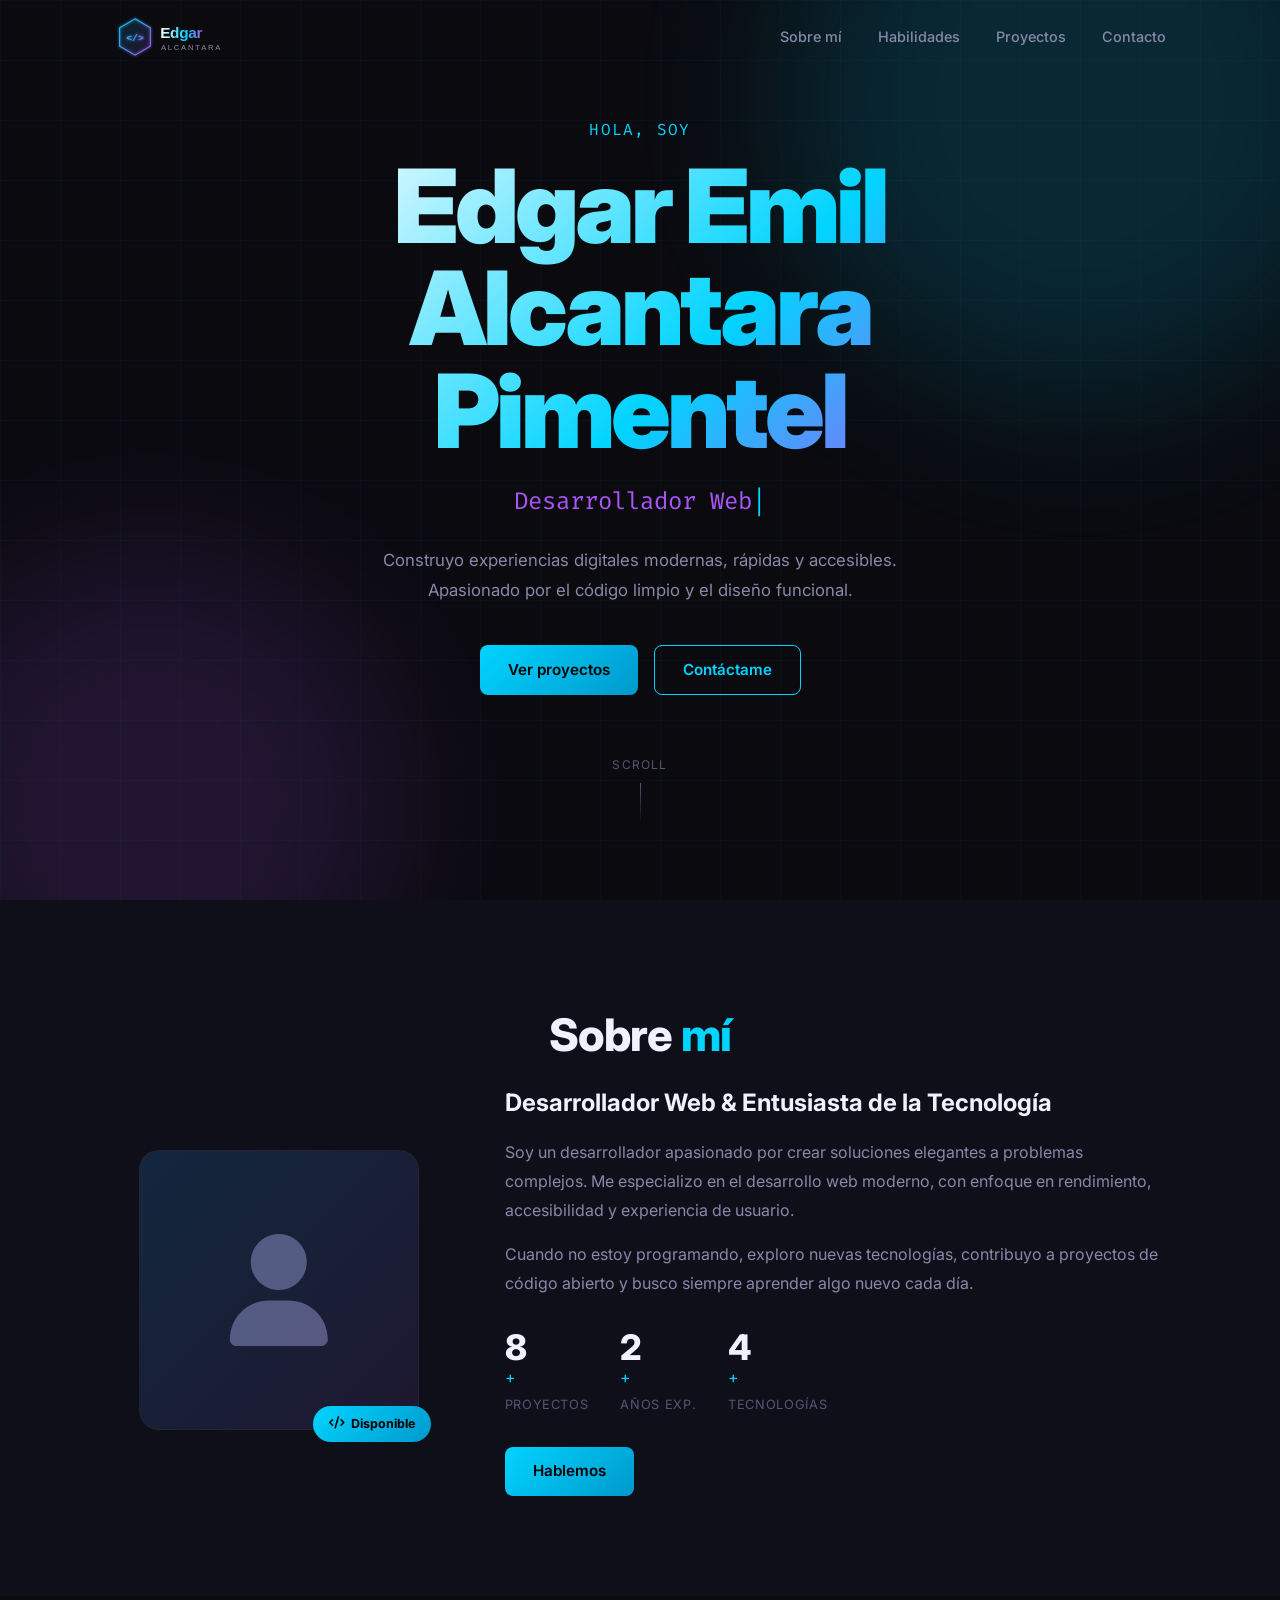
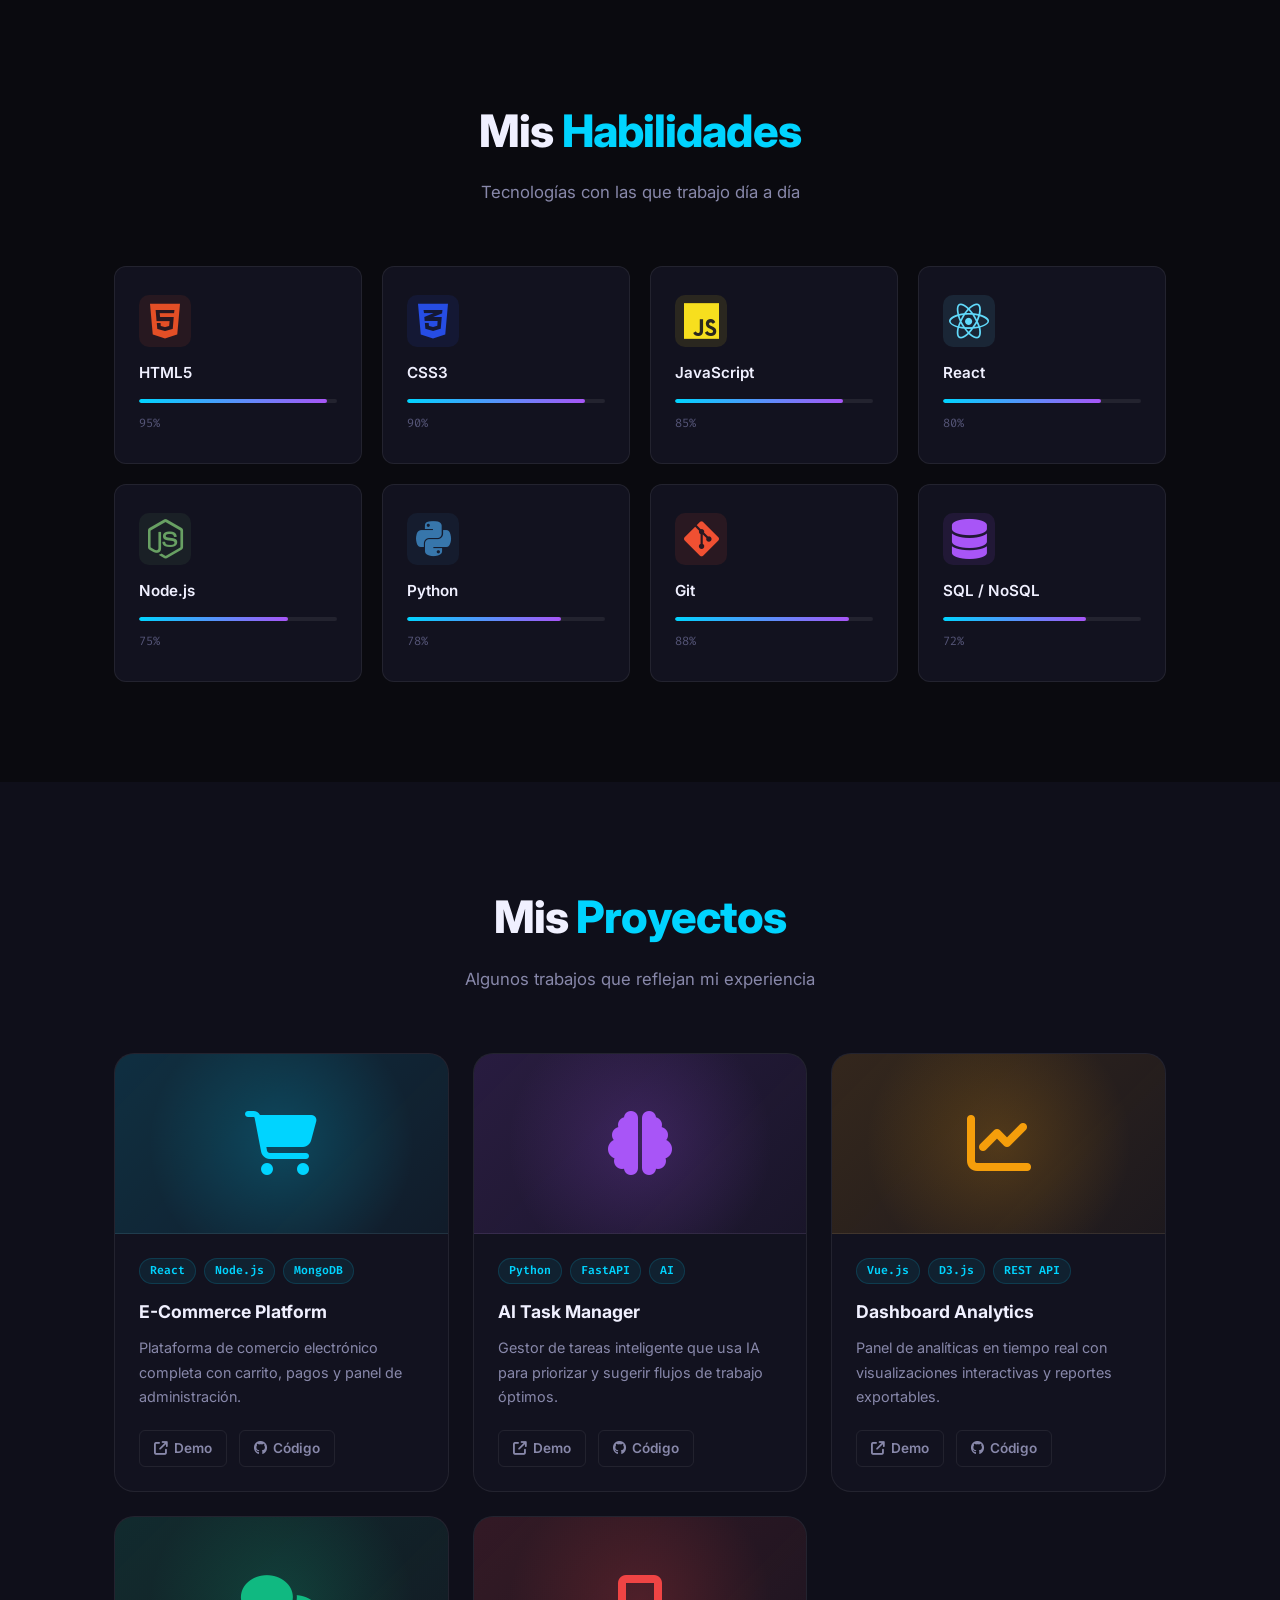
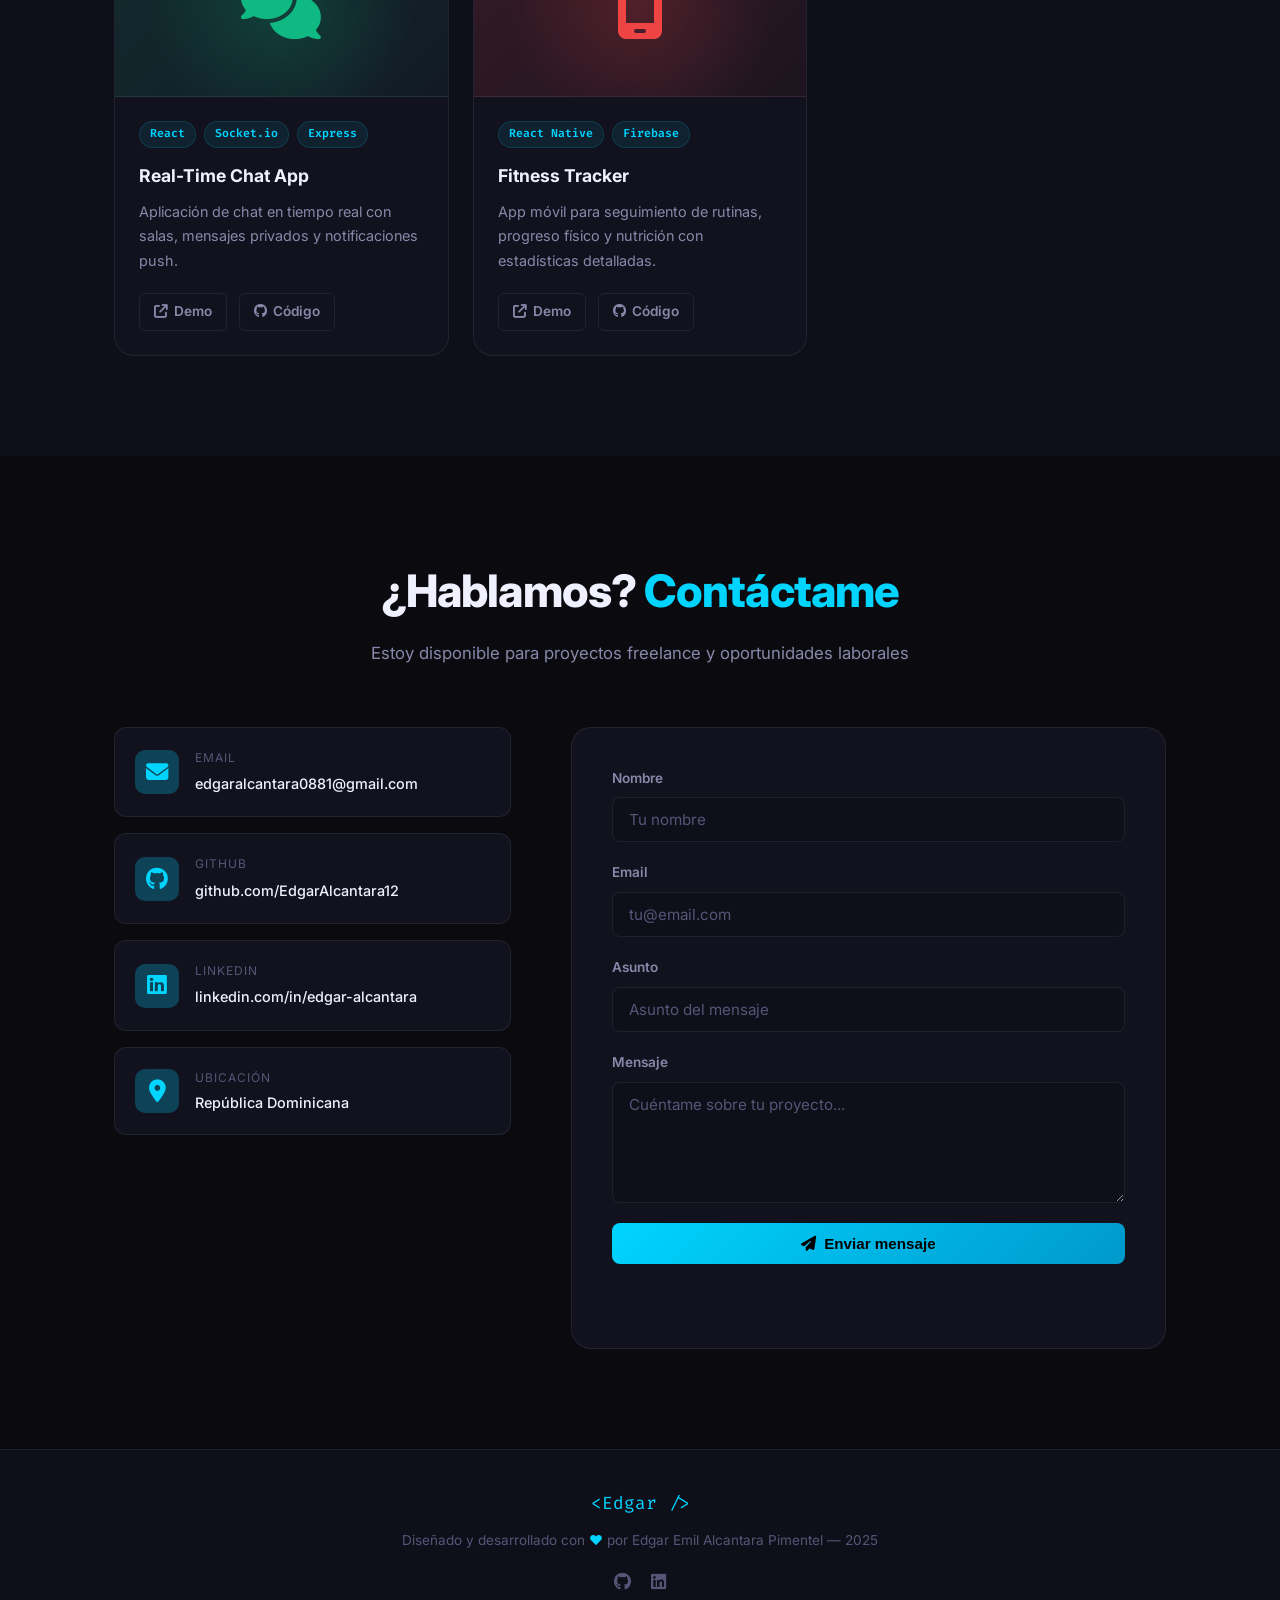
==== index.html @ 50b7a75f "Add files via upload" ====
<!DOCTYPE html>
<html lang="es">
<head>
  <meta charset="UTF-8" />
  <meta name="viewport" content="width=device-width, initial-scale=1.0" />
  <title>Edgar Emil Alcantara Pimentel | Portafolio</title>
  <link rel="stylesheet" href="css/style.css" />
  <link rel="preconnect" href="https://fonts.googleapis.com" />
  <link rel="preconnect" href="https://fonts.gstatic.com" crossorigin />
  <link href="https://fonts.googleapis.com/css2?family=Inter:wght@300;400;500;600;700;800;900&family=Fira+Code:wght@400;500&display=swap" rel="stylesheet" />
  <link rel="stylesheet" href="https://cdnjs.cloudflare.com/ajax/libs/font-awesome/6.5.0/css/all.min.css" />
</head>
<body>

  <!-- NAVBAR -->
  <nav class="navbar" id="navbar">
    <div class="nav-container">
      <a href="#hero" class="nav-logo">
        <img src="logo.svg" alt="Edgar Alcantara" class="logo-img" />
      </a>
      <button class="nav-toggle" id="navToggle" aria-label="Abrir menú">
        <span></span><span></span><span></span>
      </button>
      <ul class="nav-links" id="navLinks">
        <li><a href="#about">Sobre mí</a></li>
        <li><a href="#skills">Habilidades</a></li>
        <li><a href="#projects">Proyectos</a></li>
        <li><a href="#contact">Contacto</a></li>
      </ul>
    </div>
  </nav>

  <!-- HERO -->
  <section class="hero" id="hero">
    <div class="hero-bg">
      <div class="blob blob-1"></div>
      <div class="blob blob-2"></div>
      <div class="grid-overlay"></div>
    </div>
    <div class="hero-content">
      <p class="hero-greeting reveal">Hola, soy</p>
      <h1 class="hero-name reveal">Edgar Emil<br>Alcantara Pimentel</h1>
      <div class="hero-title reveal">
        <span class="typed-text" id="typedText"></span><span class="cursor">|</span>
      </div>
      <p class="hero-desc reveal">Construyo experiencias digitales modernas, rápidas y accesibles.<br />Apasionado por el código limpio y el diseño funcional.</p>
      <div class="hero-cta reveal">
        <a href="#projects" class="btn btn-primary">Ver proyectos</a>
        <a href="#contact" class="btn btn-outline">Contáctame</a>
      </div>
      <div class="hero-scroll reveal"><span>Scroll</span><div class="scroll-line"></div></div>
    </div>
  </section>

  <!-- ABOUT -->
  <section class="about section" id="about">
    <div class="container">
      <h2 class="section-title reveal">Sobre <span class="accent">mí</span></h2>
      <div class="about-grid">
        <div class="about-img-wrap reveal">
          <div class="about-img-frame">
            <div class="about-avatar"><i class="fa-solid fa-user"></i></div>
            <div class="about-badge"><i class="fa-solid fa-code"></i> Disponible</div>
          </div>
        </div>
        <div class="about-text reveal">
          <h3>Desarrollador Web &amp; Entusiasta de la Tecnología</h3>
          <p>Soy un desarrollador apasionado por crear soluciones elegantes a problemas complejos. Me especializo en el desarrollo web moderno, con enfoque en rendimiento, accesibilidad y experiencia de usuario.</p>
          <p>Cuando no estoy programando, exploro nuevas tecnologías, contribuyo a proyectos de código abierto y busco siempre aprender algo nuevo cada día.</p>
          <div class="about-stats">
            <div class="stat"><span class="stat-num" data-target="10">0</span><span class="accent">+</span><span class="stat-label">Proyectos</span></div>
            <div class="stat"><span class="stat-num" data-target="3">0</span><span class="accent">+</span><span class="stat-label">Años exp.</span></div>
            <div class="stat"><span class="stat-num" data-target="5">0</span><span class="accent">+</span><span class="stat-label">Tecnologías</span></div>
          </div>
          <a href="#contact" class="btn btn-primary">Hablemos</a>
        </div>
      </div>
    </div>
  </section>

  <!-- SKILLS -->
  <section class="skills section" id="skills">
    <div class="container">
      <h2 class="section-title reveal">Mis <span class="accent">Habilidades</span></h2>
      <p class="section-sub reveal">Tecnologías con las que trabajo día a día</p>
      <div class="skills-grid">
        <div class="skill-card reveal"><div class="skill-icon html"><i class="fa-brands fa-html5"></i></div><h4>HTML5</h4><div class="skill-bar"><div class="skill-fill" data-width="95"></div></div><span class="skill-pct">95%</span></div>
        <div class="skill-card reveal"><div class="skill-icon css"><i class="fa-brands fa-css3-alt"></i></div><h4>CSS3</h4><div class="skill-bar"><div class="skill-fill" data-width="90"></div></div><span class="skill-pct">90%</span></div>
        <div class="skill-card reveal"><div class="skill-icon js"><i class="fa-brands fa-js"></i></div><h4>JavaScript</h4><div class="skill-bar"><div class="skill-fill" data-width="85"></div></div><span class="skill-pct">85%</span></div>
        <div class="skill-card reveal"><div class="skill-icon react"><i class="fa-brands fa-react"></i></div><h4>React</h4><div class="skill-bar"><div class="skill-fill" data-width="80"></div></div><span class="skill-pct">80%</span></div>
        <div class="skill-card reveal"><div class="skill-icon node"><i class="fa-brands fa-node-js"></i></div><h4>Node.js</h4><div class="skill-bar"><div class="skill-fill" data-width="75"></div></div><span class="skill-pct">75%</span></div>
        <div class="skill-card reveal"><div class="skill-icon python"><i class="fa-brands fa-python"></i></div><h4>Python</h4><div class="skill-bar"><div class="skill-fill" data-width="78"></div></div><span class="skill-pct">78%</span></div>
        <div class="skill-card reveal"><div class="skill-icon git"><i class="fa-brands fa-git-alt"></i></div><h4>Git</h4><div class="skill-bar"><div class="skill-fill" data-width="88"></div></div><span class="skill-pct">88%</span></div>
        <div class="skill-card reveal"><div class="skill-icon db"><i class="fa-solid fa-database"></i></div><h4>SQL / NoSQL</h4><div class="skill-bar"><div class="skill-fill" data-width="72"></div></div><span class="skill-pct">72%</span></div>
      </div>
    </div>
  </section>

  <!-- PROJECTS -->
  <section class="projects section" id="projects">
    <div class="container">
      <h2 class="section-title reveal">Mis <span class="accent">Proyectos</span></h2>
      <p class="section-sub reveal">Algunos trabajos que reflejan mi experiencia</p>
      <div class="projects-grid">

        <article class="project-card reveal">
          <div class="project-img" style="--color:#00d4ff"><i class="fa-solid fa-cart-shopping"></i></div>
          <div class="project-body">
            <div class="project-tags"><span>React</span><span>Node.js</span><span>MongoDB</span></div>
            <h3>E-Commerce Platform</h3>
            <p>Plataforma de comercio electrónico completa con carrito, pagos y panel de administración.</p>
            <div class="project-links">
              <a href="#" class="btn-icon"><i class="fa-solid fa-arrow-up-right-from-square"></i> Demo</a>
              <a href="#" class="btn-icon"><i class="fa-brands fa-github"></i> Código</a>
            </div>
          </div>
        </article>

        <article class="project-card reveal">
          <div class="project-img" style="--color:#a855f7"><i class="fa-solid fa-brain"></i></div>
          <div class="project-body">
            <div class="project-tags"><span>Python</span><span>FastAPI</span><span>AI</span></div>
            <h3>AI Task Manager</h3>
            <p>Gestor de tareas inteligente que usa IA para priorizar y sugerir flujos de trabajo óptimos.</p>
            <div class="project-links">
              <a href="#" class="btn-icon"><i class="fa-solid fa-arrow-up-right-from-square"></i> Demo</a>
              <a href="#" class="btn-icon"><i class="fa-brands fa-github"></i> Código</a>
            </div>
          </div>
        </article>

        <article class="project-card reveal">
          <div class="project-img" style="--color:#f59e0b"><i class="fa-solid fa-chart-line"></i></div>
          <div class="project-body">
            <div class="project-tags"><span>Vue.js</span><span>D3.js</span><span>REST API</span></div>
            <h3>Dashboard Analytics</h3>
            <p>Panel de analíticas en tiempo real con visualizaciones interactivas y reportes exportables.</p>
            <div class="project-links">
              <a href="#" class="btn-icon"><i class="fa-solid fa-arrow-up-right-from-square"></i> Demo</a>
              <a href="#" class="btn-icon"><i class="fa-brands fa-github"></i> Código</a>
            </div>
          </div>
        </article>

        <article class="project-card reveal">
          <div class="project-img" style="--color:#10b981"><i class="fa-solid fa-comments"></i></div>
          <div class="project-body">
            <div class="project-tags"><span>React</span><span>Socket.io</span><span>Express</span></div>
            <h3>Real-Time Chat App</h3>
            <p>Aplicación de chat en tiempo real con salas, mensajes privados y notificaciones push.</p>
            <div class="project-links">
              <a href="#" class="btn-icon"><i class="fa-solid fa-arrow-up-right-from-square"></i> Demo</a>
              <a href="#" class="btn-icon"><i class="fa-brands fa-github"></i> Código</a>
            </div>
          </div>
        </article>

        <article class="project-card reveal">
          <div class="project-img" style="--color:#ef4444"><i class="fa-solid fa-mobile-screen"></i></div>
          <div class="project-body">
            <div class="project-tags"><span>React Native</span><span>Firebase</span></div>
            <h3>Fitness Tracker</h3>
            <p>App móvil para seguimiento de rutinas, progreso físico y nutrición con estadísticas detalladas.</p>
            <div class="project-links">
              <a href="#" class="btn-icon"><i class="fa-solid fa-arrow-up-right-from-square"></i> Demo</a>
              <a href="#" class="btn-icon"><i class="fa-brands fa-github"></i> Código</a>
            </div>
          </div>
        </article>


      </div>
    </div>
  </section>

  <!-- CONTACT -->
  <section class="contact section" id="contact">
    <div class="container">
      <h2 class="section-title reveal">¿Hablamos? <span class="accent">Contáctame</span></h2>
      <p class="section-sub reveal">Estoy disponible para proyectos freelance y oportunidades laborales</p>
      <div class="contact-grid">
        <div class="contact-info reveal">
          <div class="contact-card"><i class="fa-solid fa-envelope"></i><div><span>Email</span><a href="mailto:edgaralcantara0881@gmail.com">edgaralcantara0881@gmail.com</a></div></div>
          <div class="contact-card"><i class="fa-brands fa-github"></i><div><span>GitHub</span><a href="https://github.com/EdgarAlcantara12" target="_blank" rel="noopener">github.com/EdgarAlcantara12</a></div></div>
          <div class="contact-card"><i class="fa-brands fa-linkedin"></i><div><span>LinkedIn</span><a href="https://www.linkedin.com/in/edgar-alcantara-b4911428a/" target="_blank" rel="noopener">linkedin.com/in/edgar-alcantara</a></div></div>
          <div class="contact-card"><i class="fa-solid fa-location-dot"></i><div><span>Ubicación</span><p>República Dominicana</p></div></div>
        </div>
        <form class="contact-form reveal" id="contactForm" novalidate>
          <div class="form-group"><label for="name">Nombre</label><input type="text" id="name" name="name" placeholder="Tu nombre" required /></div>
          <div class="form-group"><label for="email">Email</label><input type="email" id="email" name="email" placeholder="tu@email.com" required /></div>
          <div class="form-group"><label for="subject">Asunto</label><input type="text" id="subject" name="subject" placeholder="Asunto del mensaje" /></div>
          <div class="form-group"><label for="message">Mensaje</label><textarea id="message" name="message" rows="5" placeholder="Cuéntame sobre tu proyecto..." required></textarea></div>
          <button type="submit" class="btn btn-primary btn-full"><i class="fa-solid fa-paper-plane"></i> Enviar mensaje</button>
          <div class="form-status" id="formStatus"></div>
        </form>
      </div>
    </div>
  </section>

  <!-- FOOTER -->
  <footer class="footer">
    <div class="container">
      <p class="footer-logo">&lt;Edgar /&gt;</p>
      <p class="footer-copy">Diseñado y desarrollado con <span class="accent">❤</span> por Edgar Emil Alcantara Pimentel &mdash; 2025</p>
      <div class="footer-socials">
        <a href="https://github.com/EdgarAlcantara12" target="_blank" rel="noopener" aria-label="GitHub"><i class="fa-brands fa-github"></i></a>
        <a href="https://www.linkedin.com/in/edgar-alcantara-b4911428a/" target="_blank" rel="noopener" aria-label="LinkedIn"><i class="fa-brands fa-linkedin"></i></a>
      </div>
    </div>
  </footer>

  <button class="back-to-top" id="backToTop" aria-label="Volver arriba">
    <i class="fa-solid fa-arrow-up"></i>
  </button>

  <script src="js/main.js"></script>
</body>
</html>
---- css/style.css ----
:root {
  --bg-900: #0a0a0f;
  --bg-800: #0f0f1a;
  --bg-700: #141428;
  --bg-card: #12121f;
  --bg-card-hover: #1a1a30;
  --accent: #00d4ff;
  --accent-2: #a855f7;
  --accent-glow: rgba(0, 212, 255, 0.25);
  --accent-2-glow: rgba(168, 85, 247, 0.2);
  --text-primary: #f0f0ff;
  --text-secondary: #8888aa;
  --text-muted: #555577;
  --border: rgba(255, 255, 255, 0.07);
  --border-hover: rgba(0, 212, 255, 0.3);
  --radius: 12px;
  --radius-lg: 20px;
  --transition: 0.3s cubic-bezier(0.4, 0, 0.2, 1);
  --shadow-accent: 0 0 40px var(--accent-glow);
}

*, *::before, *::after { box-sizing: border-box; margin: 0; padding: 0; }

html { scroll-behavior: smooth; scroll-padding-top: 70px; }

body {
  font-family: 'Inter', sans-serif;
  background: var(--bg-900);
  color: var(--text-primary);
  line-height: 1.6;
  overflow-x: hidden;
}

a { text-decoration: none; color: inherit; }
ul { list-style: none; }

/* Utilities */
.container { max-width: 1100px; margin: 0 auto; padding: 0 24px; }
.section { padding: 100px 0; }
.section-title { font-size: clamp(2rem, 4vw, 2.8rem); font-weight: 800; text-align: center; margin-bottom: 12px; letter-spacing: -0.02em; }
.section-sub { text-align: center; color: var(--text-secondary); font-size: 1.05rem; margin-bottom: 60px; }
.accent { color: var(--accent); }

/* Buttons */
.btn { display: inline-flex; align-items: center; gap: 8px; padding: 12px 28px; border-radius: 8px; font-size: 0.95rem; font-weight: 600; cursor: pointer; transition: var(--transition); border: none; outline: none; }
.btn-primary { background: linear-gradient(135deg, var(--accent), #0099cc); color: #000; }
.btn-primary:hover { transform: translateY(-2px); box-shadow: 0 8px 30px var(--accent-glow); }
.btn-outline { background: transparent; color: var(--accent); border: 1.5px solid var(--accent); }
.btn-outline:hover { background: var(--accent); color: #000; transform: translateY(-2px); box-shadow: 0 8px 30px var(--accent-glow); }
.btn-full { width: 100%; justify-content: center; }

/* Scroll Reveal */
.reveal { opacity: 0; transform: translateY(30px); transition: opacity 0.7s ease, transform 0.7s ease; }
.reveal.visible { opacity: 1; transform: translateY(0); }

/* ── NAVBAR ── */
.navbar { position: fixed; top: 0; width: 100%; z-index: 1000; padding: 16px 0; transition: var(--transition); }
.navbar.scrolled { background: rgba(10,10,15,0.85); backdrop-filter: blur(20px); border-bottom: 1px solid var(--border); padding: 10px 0; }
.nav-container { max-width: 1100px; margin: 0 auto; padding: 0 24px; display: flex; align-items: center; justify-content: space-between; }
.nav-logo { display: flex; align-items: center; }
.logo-img { height: 42px; width: auto; display: block; transition: filter var(--transition), transform var(--transition); }
.nav-logo:hover .logo-img { filter: brightness(1.2); transform: scale(1.03); }
.nav-links { display: flex; gap: 36px; }
.nav-links a { color: var(--text-secondary); font-size: 0.9rem; font-weight: 500; transition: color var(--transition); position: relative; }
.nav-links a::after { content: ''; position: absolute; bottom: -4px; left: 0; width: 0; height: 2px; background: var(--accent); transition: width var(--transition); }
.nav-links a:hover { color: var(--text-primary); }
.nav-links a:hover::after { width: 100%; }
.nav-toggle { display: none; flex-direction: column; gap: 5px; background: none; border: none; cursor: pointer; padding: 4px; }
.nav-toggle span { display: block; width: 24px; height: 2px; background: var(--text-primary); border-radius: 2px; transition: var(--transition); }

/* ── HERO ── */
.hero { min-height: 100vh; display: flex; align-items: center; justify-content: center; position: relative; overflow: hidden; padding: 100px 24px 60px; }
.hero-bg { position: absolute; inset: 0; pointer-events: none; }
.blob { position: absolute; border-radius: 50%; filter: blur(80px); opacity: 0.15; animation: blobFloat 8s ease-in-out infinite; }
.blob-1 { width: 600px; height: 600px; background: var(--accent); top: -200px; right: -100px; }
.blob-2 { width: 500px; height: 500px; background: var(--accent-2); bottom: -150px; left: -100px; animation-delay: -4s; }
@keyframes blobFloat { 0%,100%{transform:translate(0,0) scale(1)} 33%{transform:translate(30px,-30px) scale(1.05)} 66%{transform:translate(-20px,20px) scale(0.95)} }
.grid-overlay { position: absolute; inset: 0; background-image: linear-gradient(rgba(0,212,255,.03) 1px,transparent 1px),linear-gradient(90deg,rgba(0,212,255,.03) 1px,transparent 1px); background-size: 60px 60px; }
.hero-content { max-width: 720px; text-align: center; position: relative; z-index: 1; }
.hero-greeting { font-family: 'Fira Code', monospace; color: var(--accent); font-size: 1rem; letter-spacing: 0.08em; text-transform: uppercase; margin-bottom: 12px; }
.hero-name { font-size: clamp(3.5rem,8vw,6.5rem); font-weight: 900; line-height: 1; letter-spacing: -0.04em; background: linear-gradient(135deg,#fff 0%,var(--accent) 60%,var(--accent-2) 100%); -webkit-background-clip: text; -webkit-text-fill-color: transparent; background-clip: text; margin-bottom: 20px; }
.hero-title { font-size: clamp(1.1rem,2.5vw,1.5rem); color: var(--text-secondary); font-weight: 400; margin-bottom: 24px; min-height: 2rem; font-family: 'Fira Code', monospace; }
.typed-text { color: var(--accent-2); }
.cursor { color: var(--accent); animation: blink 1s infinite; }
@keyframes blink { 0%,100%{opacity:1} 50%{opacity:0} }
.hero-desc { color: var(--text-secondary); font-size: 1.05rem; margin-bottom: 40px; line-height: 1.8; }
.hero-cta { display: flex; gap: 16px; justify-content: center; flex-wrap: wrap; margin-bottom: 60px; }
.hero-scroll { display: flex; flex-direction: column; align-items: center; gap: 8px; color: var(--text-muted); font-size: 0.75rem; letter-spacing: 0.1em; text-transform: uppercase; }
.scroll-line { width: 1px; height: 40px; background: linear-gradient(to bottom,var(--text-muted),transparent); animation: scrollPulse 2s ease-in-out infinite; }
@keyframes scrollPulse { 0%{transform:scaleY(1);opacity:1} 100%{transform:scaleY(0.3);opacity:0.3} }

/* ── ABOUT ── */
.about { background: var(--bg-800); }
.about-grid { display: grid; grid-template-columns: 1fr 2fr; gap: 60px; align-items: center; }
.about-img-wrap { display: flex; justify-content: center; }
.about-img-frame { position: relative; width: 280px; height: 280px; }
.about-avatar { width: 100%; height: 100%; border-radius: var(--radius-lg); background: linear-gradient(135deg,var(--bg-700),var(--bg-card)); border: 1.5px solid var(--border); display: flex; align-items: center; justify-content: center; font-size: 7rem; color: var(--text-muted); position: relative; overflow: hidden; }
.about-avatar::before { content: ''; position: absolute; inset: 0; background: linear-gradient(135deg,var(--accent-glow),var(--accent-2-glow)); opacity: 0.4; }
.about-badge { position: absolute; bottom: -12px; right: -12px; background: linear-gradient(135deg,var(--accent),#0099cc); color: #000; font-size: 0.78rem; font-weight: 700; padding: 8px 16px; border-radius: 40px; display: flex; align-items: center; gap: 6px; }
.about-text h3 { font-size: 1.5rem; font-weight: 700; margin-bottom: 16px; }
.about-text p { color: var(--text-secondary); margin-bottom: 16px; line-height: 1.8; }
.about-stats { display: flex; gap: 32px; margin: 32px 0; }
.stat { display: flex; flex-direction: column; }
.stat-num { font-size: 2.2rem; font-weight: 800; line-height: 1; }
.stat-label { color: var(--text-muted); font-size: 0.8rem; text-transform: uppercase; letter-spacing: 0.05em; margin-top: 4px; }

/* ── SKILLS ── */
.skills { background: var(--bg-900); }
.skills-grid { display: grid; grid-template-columns: repeat(auto-fill,minmax(220px,1fr)); gap: 20px; }
.skill-card { background: var(--bg-card); border: 1px solid var(--border); border-radius: var(--radius); padding: 28px 24px; transition: var(--transition); position: relative; overflow: hidden; }
.skill-card::before { content: ''; position: absolute; top: 0; left: 0; right: 0; height: 2px; background: linear-gradient(90deg,var(--accent),var(--accent-2)); transform: scaleX(0); transition: transform var(--transition); }
.skill-card:hover { border-color: var(--border-hover); transform: translateY(-4px); box-shadow: var(--shadow-accent); }
.skill-card:hover::before { transform: scaleX(1); }
.skill-icon { font-size: 2.5rem; margin-bottom: 14px; width: 52px; height: 52px; display: flex; align-items: center; justify-content: center; border-radius: 10px; }
.skill-icon.html{color:#e34f26;background:rgba(227,79,38,.1)} .skill-icon.css{color:#264de4;background:rgba(38,77,228,.1)} .skill-icon.js{color:#f7df1e;background:rgba(247,223,30,.1)} .skill-icon.react{color:#61dafb;background:rgba(97,218,251,.1)} .skill-icon.node{color:#68a063;background:rgba(104,160,99,.1)} .skill-icon.python{color:#3776ab;background:rgba(55,118,171,.1)} .skill-icon.git{color:#f05032;background:rgba(240,80,50,.1)} .skill-icon.db{color:var(--accent-2);background:rgba(168,85,247,.1)}
.skill-card h4 { font-size: 0.95rem; font-weight: 600; margin-bottom: 14px; }
.skill-bar { height: 4px; background: var(--border); border-radius: 4px; overflow: hidden; margin-bottom: 6px; }
.skill-fill { height: 100%; background: linear-gradient(90deg,var(--accent),var(--accent-2)); border-radius: 4px; width: 0%; transition: width 1.2s cubic-bezier(0.4,0,0.2,1); }
.skill-pct { font-size: 0.75rem; color: var(--text-muted); font-family: 'Fira Code', monospace; }

/* ── PROJECTS ── */
.projects { background: var(--bg-800); }
.projects-grid { display: grid; grid-template-columns: repeat(auto-fill,minmax(320px,1fr)); gap: 24px; }
.project-card { background: var(--bg-card); border: 1px solid var(--border); border-radius: var(--radius-lg); overflow: hidden; transition: var(--transition); display: flex; flex-direction: column; }
.project-card:hover { transform: translateY(-6px); border-color: var(--border-hover); box-shadow: 0 20px 60px rgba(0,0,0,.4); }
.project-img { height: 180px; background: linear-gradient(135deg,color-mix(in srgb,var(--color) 15%,transparent),color-mix(in srgb,var(--color) 5%,transparent)); display: flex; align-items: center; justify-content: center; font-size: 4rem; color: var(--color); position: relative; overflow: hidden; border-bottom: 1px solid var(--border); }
.project-img::before { content: ''; position: absolute; inset: 0; background: radial-gradient(circle at 50% 50%,color-mix(in srgb,var(--color) 20%,transparent),transparent 70%); }
.project-body { padding: 24px; flex: 1; display: flex; flex-direction: column; }
.project-tags { display: flex; gap: 8px; flex-wrap: wrap; margin-bottom: 14px; }
.project-tags span { font-size: 0.72rem; font-weight: 600; padding: 3px 10px; border-radius: 40px; background: rgba(0,212,255,.08); color: var(--accent); border: 1px solid rgba(0,212,255,.15); font-family: 'Fira Code', monospace; }
.project-body h3 { font-size: 1.1rem; font-weight: 700; margin-bottom: 10px; }
.project-body p { color: var(--text-secondary); font-size: 0.9rem; line-height: 1.7; flex: 1; margin-bottom: 20px; }
.project-links { display: flex; gap: 12px; margin-top: auto; }
.btn-icon { display: inline-flex; align-items: center; gap: 6px; font-size: 0.85rem; font-weight: 600; color: var(--text-secondary); padding: 7px 14px; border-radius: 6px; border: 1px solid var(--border); transition: var(--transition); }
.btn-icon:hover { color: var(--accent); border-color: var(--border-hover); background: var(--bg-card-hover); }

/* ── CONTACT ── */
.contact { background: var(--bg-900); }
.contact-grid { display: grid; grid-template-columns: 1fr 1.5fr; gap: 60px; align-items: start; }
.contact-info { display: flex; flex-direction: column; gap: 16px; }
.contact-card { background: var(--bg-card); border: 1px solid var(--border); border-radius: var(--radius); padding: 20px; display: flex; align-items: center; gap: 16px; transition: var(--transition); }
.contact-card:hover { border-color: var(--border-hover); transform: translateX(4px); }
.contact-card i { font-size: 1.4rem; color: var(--accent); width: 44px; height: 44px; display: flex; align-items: center; justify-content: center; background: var(--accent-glow); border-radius: 10px; flex-shrink: 0; }
.contact-card div span { display: block; font-size: 0.75rem; color: var(--text-muted); text-transform: uppercase; letter-spacing: 0.08em; margin-bottom: 4px; }
.contact-card div a, .contact-card div p { font-size: 0.9rem; color: var(--text-primary); font-weight: 500; }
.contact-card div a:hover { color: var(--accent); }
.contact-form { background: var(--bg-card); border: 1px solid var(--border); border-radius: var(--radius-lg); padding: 40px; display: flex; flex-direction: column; gap: 20px; }
.form-group { display: flex; flex-direction: column; gap: 8px; }
.form-group label { font-size: 0.85rem; font-weight: 600; color: var(--text-secondary); }
.form-group input, .form-group textarea { background: var(--bg-800); border: 1px solid var(--border); border-radius: 8px; padding: 12px 16px; color: var(--text-primary); font-family: 'Inter', sans-serif; font-size: 0.95rem; transition: var(--transition); resize: vertical; outline: none; }
.form-group input:focus, .form-group textarea:focus { border-color: var(--accent); background: var(--bg-700); box-shadow: 0 0 0 3px rgba(0,212,255,.1); }
.form-group input::placeholder, .form-group textarea::placeholder { color: var(--text-muted); }
.form-status { font-size: 0.9rem; text-align: center; min-height: 24px; }
.form-status.success{color:#10b981} .form-status.error{color:#ef4444}

/* ── FOOTER ── */
.footer { background: var(--bg-800); border-top: 1px solid var(--border); padding: 40px 0; text-align: center; }
.footer .container { display: flex; flex-direction: column; align-items: center; gap: 12px; }
.footer-logo { font-family: 'Fira Code', monospace; font-size: 1.1rem; color: var(--accent); }
.footer-copy { color: var(--text-muted); font-size: 0.85rem; }
.footer-socials { display: flex; gap: 20px; margin-top: 4px; }
.footer-socials a { font-size: 1.1rem; color: var(--text-muted); transition: color var(--transition),transform var(--transition); }
.footer-socials a:hover { color: var(--accent); transform: translateY(-3px); }

/* ── BACK TO TOP ── */
.back-to-top { position: fixed; bottom: 28px; right: 28px; width: 44px; height: 44px; border-radius: 50%; background: linear-gradient(135deg,var(--accent),#0099cc); color: #000; font-size: 1rem; border: none; cursor: pointer; display: flex; align-items: center; justify-content: center; opacity: 0; pointer-events: none; transform: translateY(10px); transition: var(--transition); z-index: 999; box-shadow: 0 4px 20px var(--accent-glow); }
.back-to-top.visible { opacity: 1; pointer-events: all; transform: translateY(0); }
.back-to-top:hover { transform: translateY(-3px); }

/* ── RESPONSIVE ── */
@media (max-width: 900px) {
  .about-grid { grid-template-columns: 1fr; text-align: center; }
  .about-stats { justify-content: center; }
  .contact-grid { grid-template-columns: 1fr; }
}
@media (max-width: 768px) {
  .nav-links { display: none; position: fixed; inset: 0; background: rgba(10,10,15,.97); flex-direction: column; align-items: center; justify-content: center; gap: 40px; z-index: 999; }
  .nav-links.open { display: flex; }
  .nav-links a { font-size: 1.3rem; }
  .nav-toggle { display: flex; z-index: 1000; }
  .nav-toggle.active span:nth-child(1) { transform: rotate(45deg) translate(5px,5px); }
  .nav-toggle.active span:nth-child(2) { opacity: 0; }
  .nav-toggle.active span:nth-child(3) { transform: rotate(-45deg) translate(5px,-5px); }
  .hero-cta { flex-direction: column; align-items: center; }
  .projects-grid { grid-template-columns: 1fr; }
  .skills-grid { grid-template-columns: repeat(2,1fr); }
  .contact-form { padding: 24px; }
}
@media (max-width: 480px) {
  .section { padding: 70px 0; }
  .skills-grid { grid-template-columns: 1fr; }
  .about-img-frame { width: 220px; height: 220px; }
}
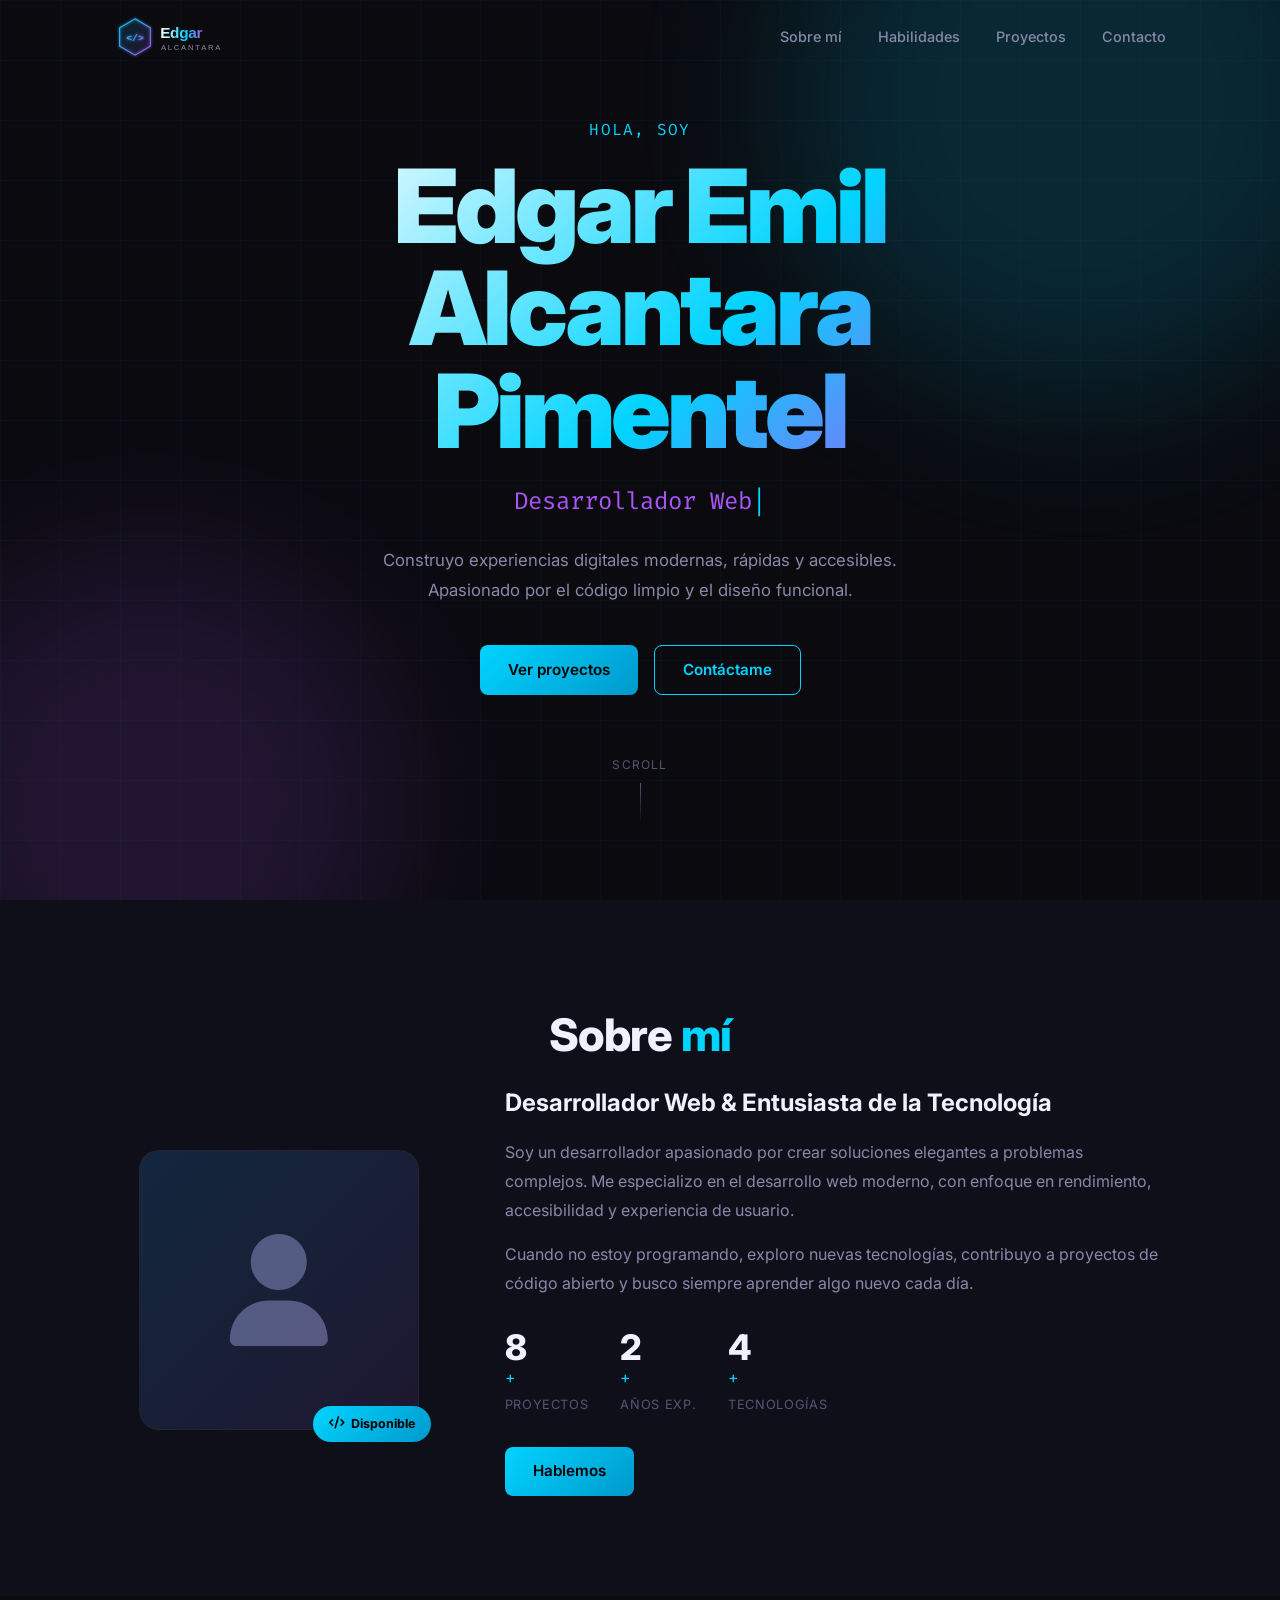
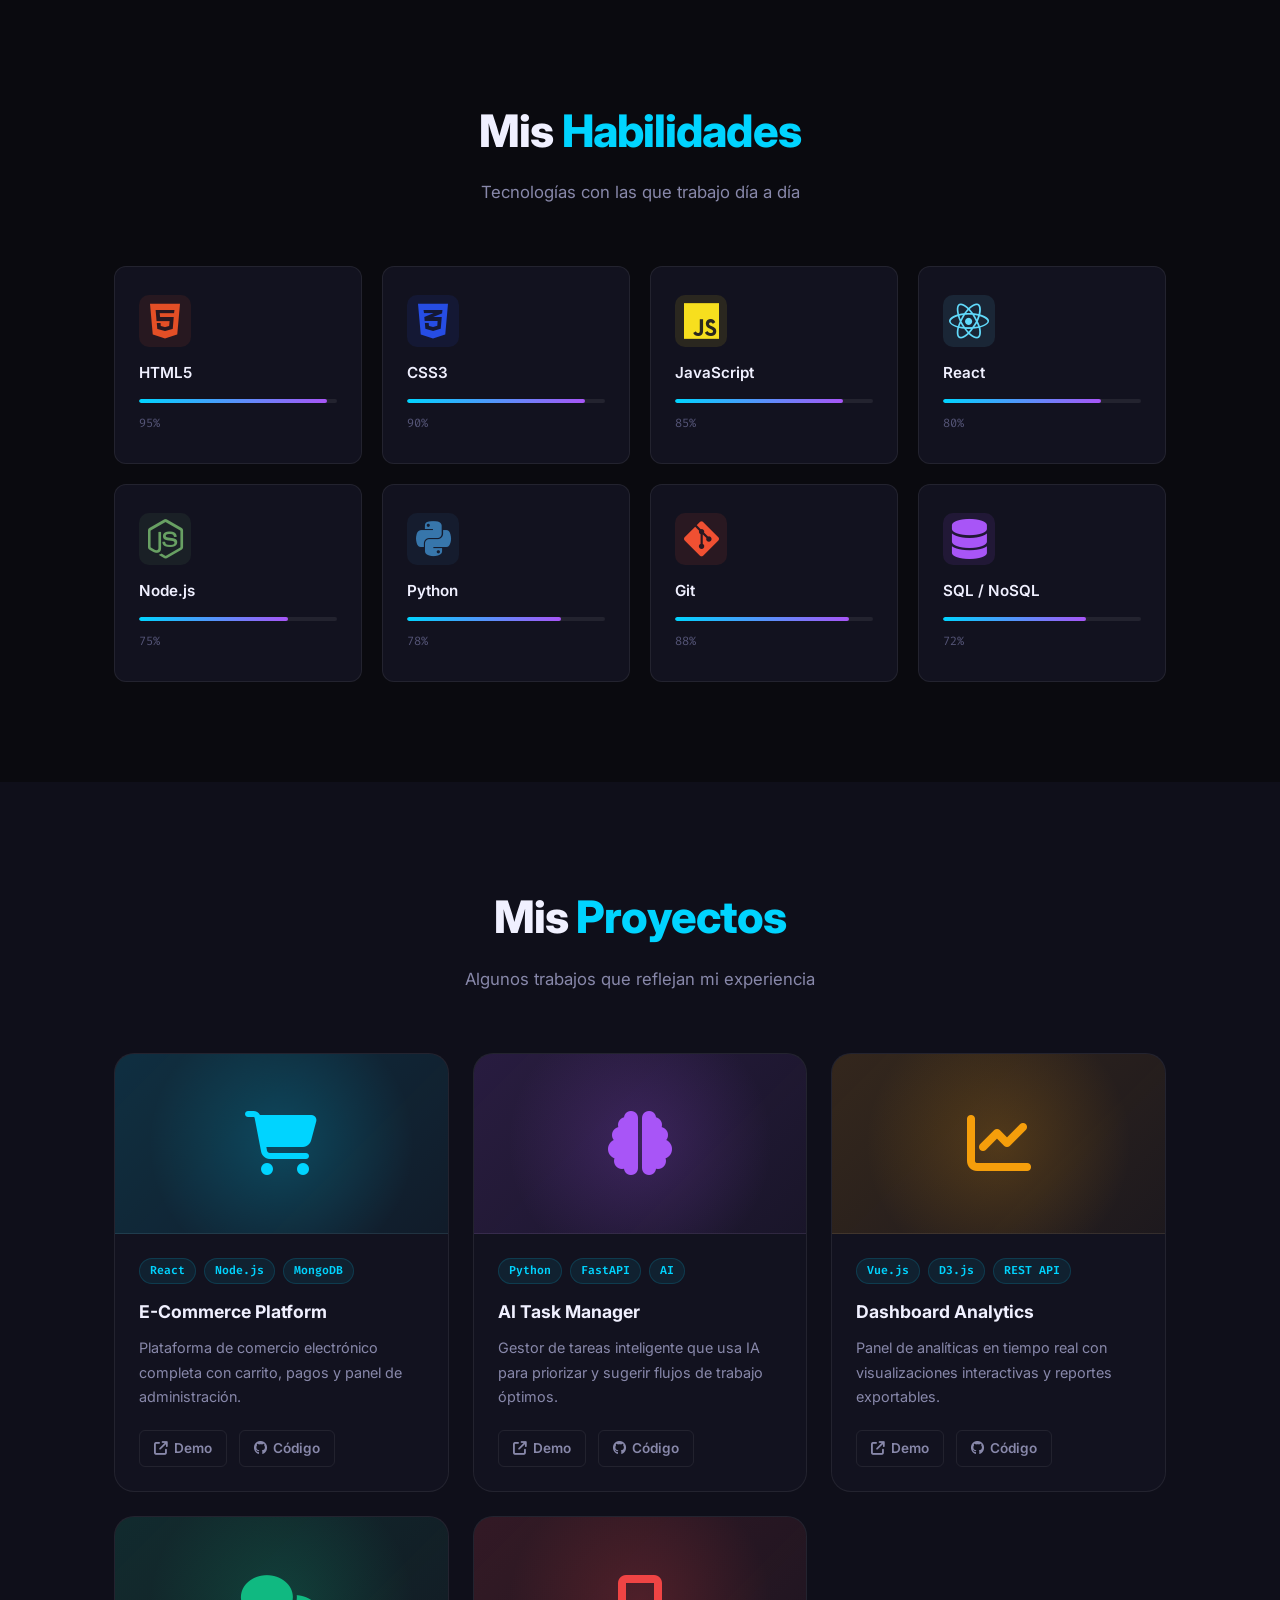
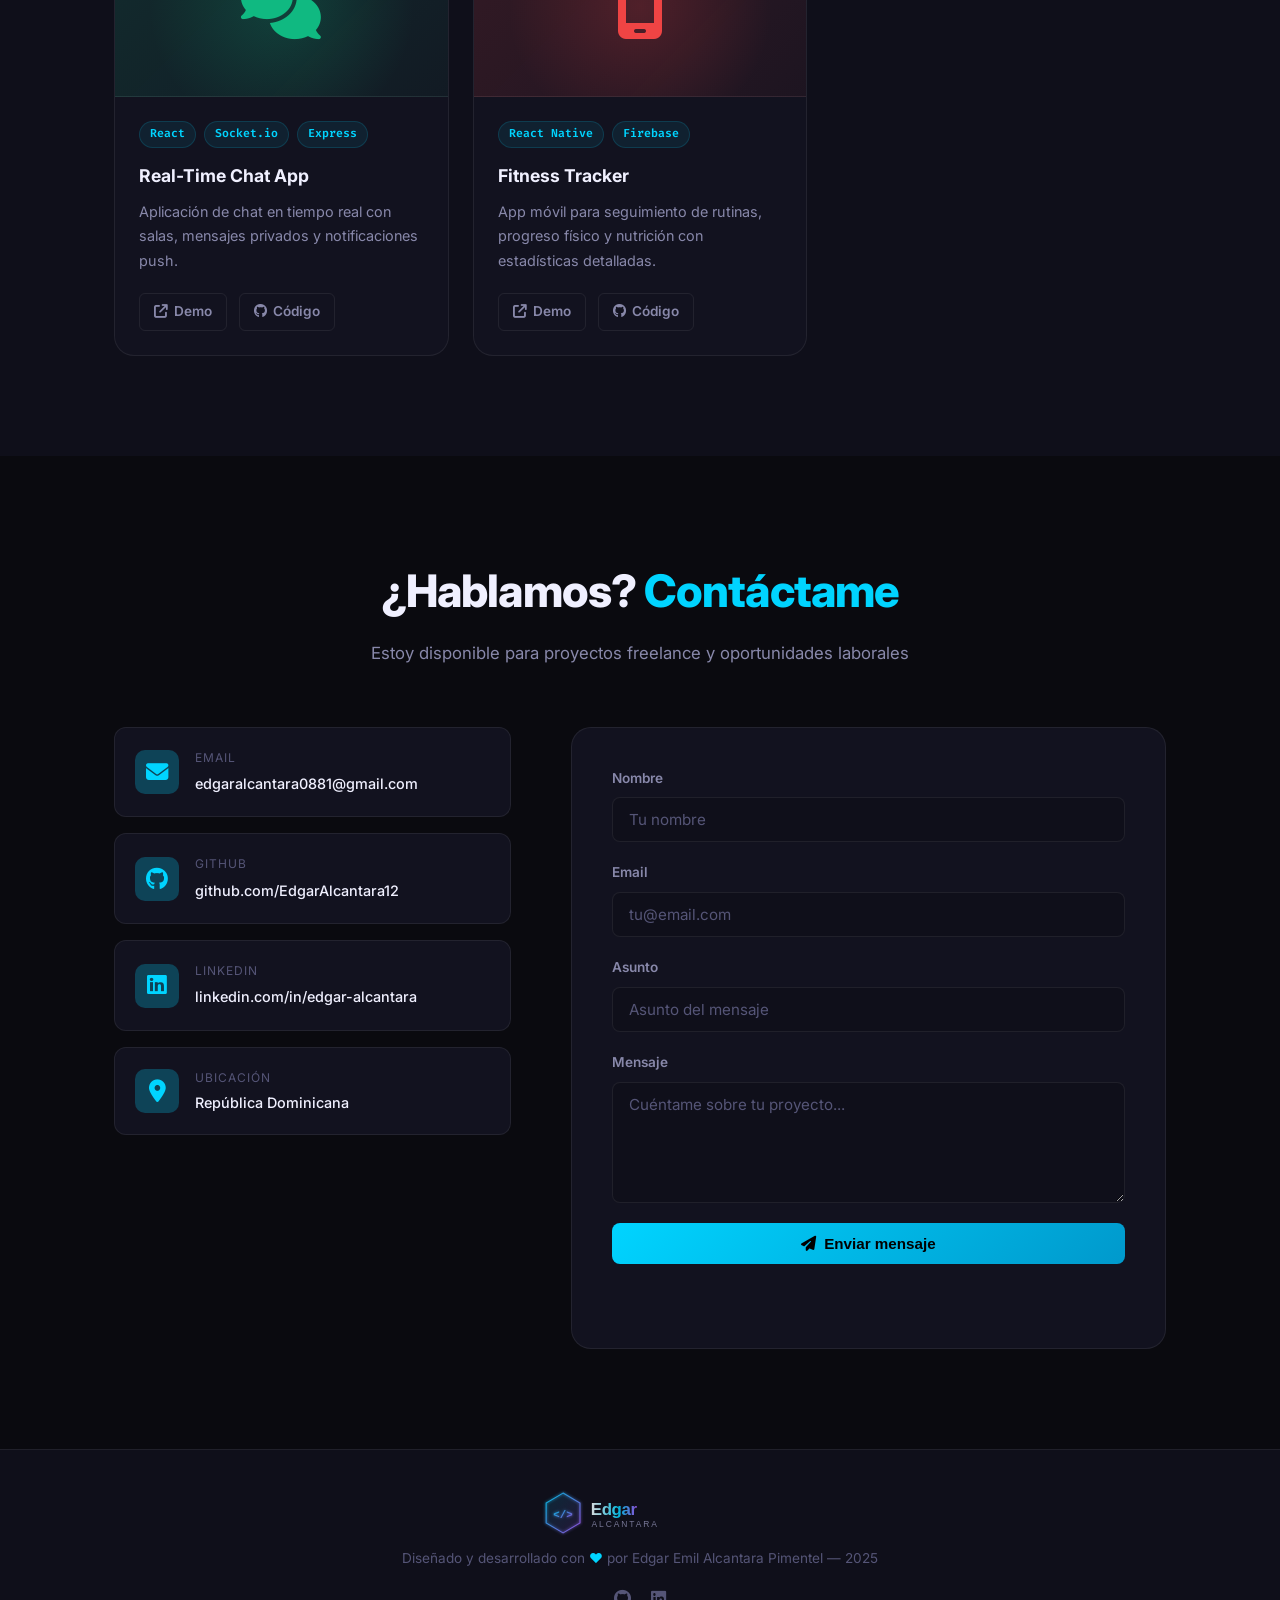
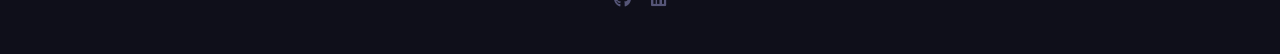
==== commit 2c00db9f: "Actualizar portafolio - logo, contacto y datos personales" ====
--- a/index.html
+++ b/index.html
@@ -185,7 +185,7 @@
           <div class="contact-card"><i class="fa-brands fa-linkedin"></i><div><span>LinkedIn</span><a href="https://www.linkedin.com/in/edgar-alcantara-b4911428a/" target="_blank" rel="noopener">linkedin.com/in/edgar-alcantara</a></div></div>
           <div class="contact-card"><i class="fa-solid fa-location-dot"></i><div><span>Ubicación</span><p>República Dominicana</p></div></div>
         </div>
-        <form class="contact-form reveal" id="contactForm" novalidate>
+        <form class="contact-form reveal" id="contactForm" action="https://formspree.io/f/xpqowlog" method="POST" novalidate>
           <div class="form-group"><label for="name">Nombre</label><input type="text" id="name" name="name" placeholder="Tu nombre" required /></div>
           <div class="form-group"><label for="email">Email</label><input type="email" id="email" name="email" placeholder="tu@email.com" required /></div>
           <div class="form-group"><label for="subject">Asunto</label><input type="text" id="subject" name="subject" placeholder="Asunto del mensaje" /></div>
@@ -200,7 +200,7 @@
   <!-- FOOTER -->
   <footer class="footer">
     <div class="container">
-      <p class="footer-logo">&lt;Edgar /&gt;</p>
+      <img src="logo.svg" alt="Edgar Alcantara" class="footer-logo-img" />
       <p class="footer-copy">Diseñado y desarrollado con <span class="accent">❤</span> por Edgar Emil Alcantara Pimentel &mdash; 2025</p>
       <div class="footer-socials">
         <a href="https://github.com/EdgarAlcantara12" target="_blank" rel="noopener" aria-label="GitHub"><i class="fa-brands fa-github"></i></a>
--- a/css/style.css
+++ b/css/style.css
@@ -156,7 +156,8 @@
 /* ── FOOTER ── */
 .footer { background: var(--bg-800); border-top: 1px solid var(--border); padding: 40px 0; text-align: center; }
 .footer .container { display: flex; flex-direction: column; align-items: center; gap: 12px; }
-.footer-logo { font-family: 'Fira Code', monospace; font-size: 1.1rem; color: var(--accent); }
+.footer-logo-img { height: 46px; width: auto; opacity: 0.85; transition: opacity var(--transition); }
+.footer-logo-img:hover { opacity: 1; }
 .footer-copy { color: var(--text-muted); font-size: 0.85rem; }
 .footer-socials { display: flex; gap: 20px; margin-top: 4px; }
 .footer-socials a { font-size: 1.1rem; color: var(--text-muted); transition: color var(--transition),transform var(--transition); }
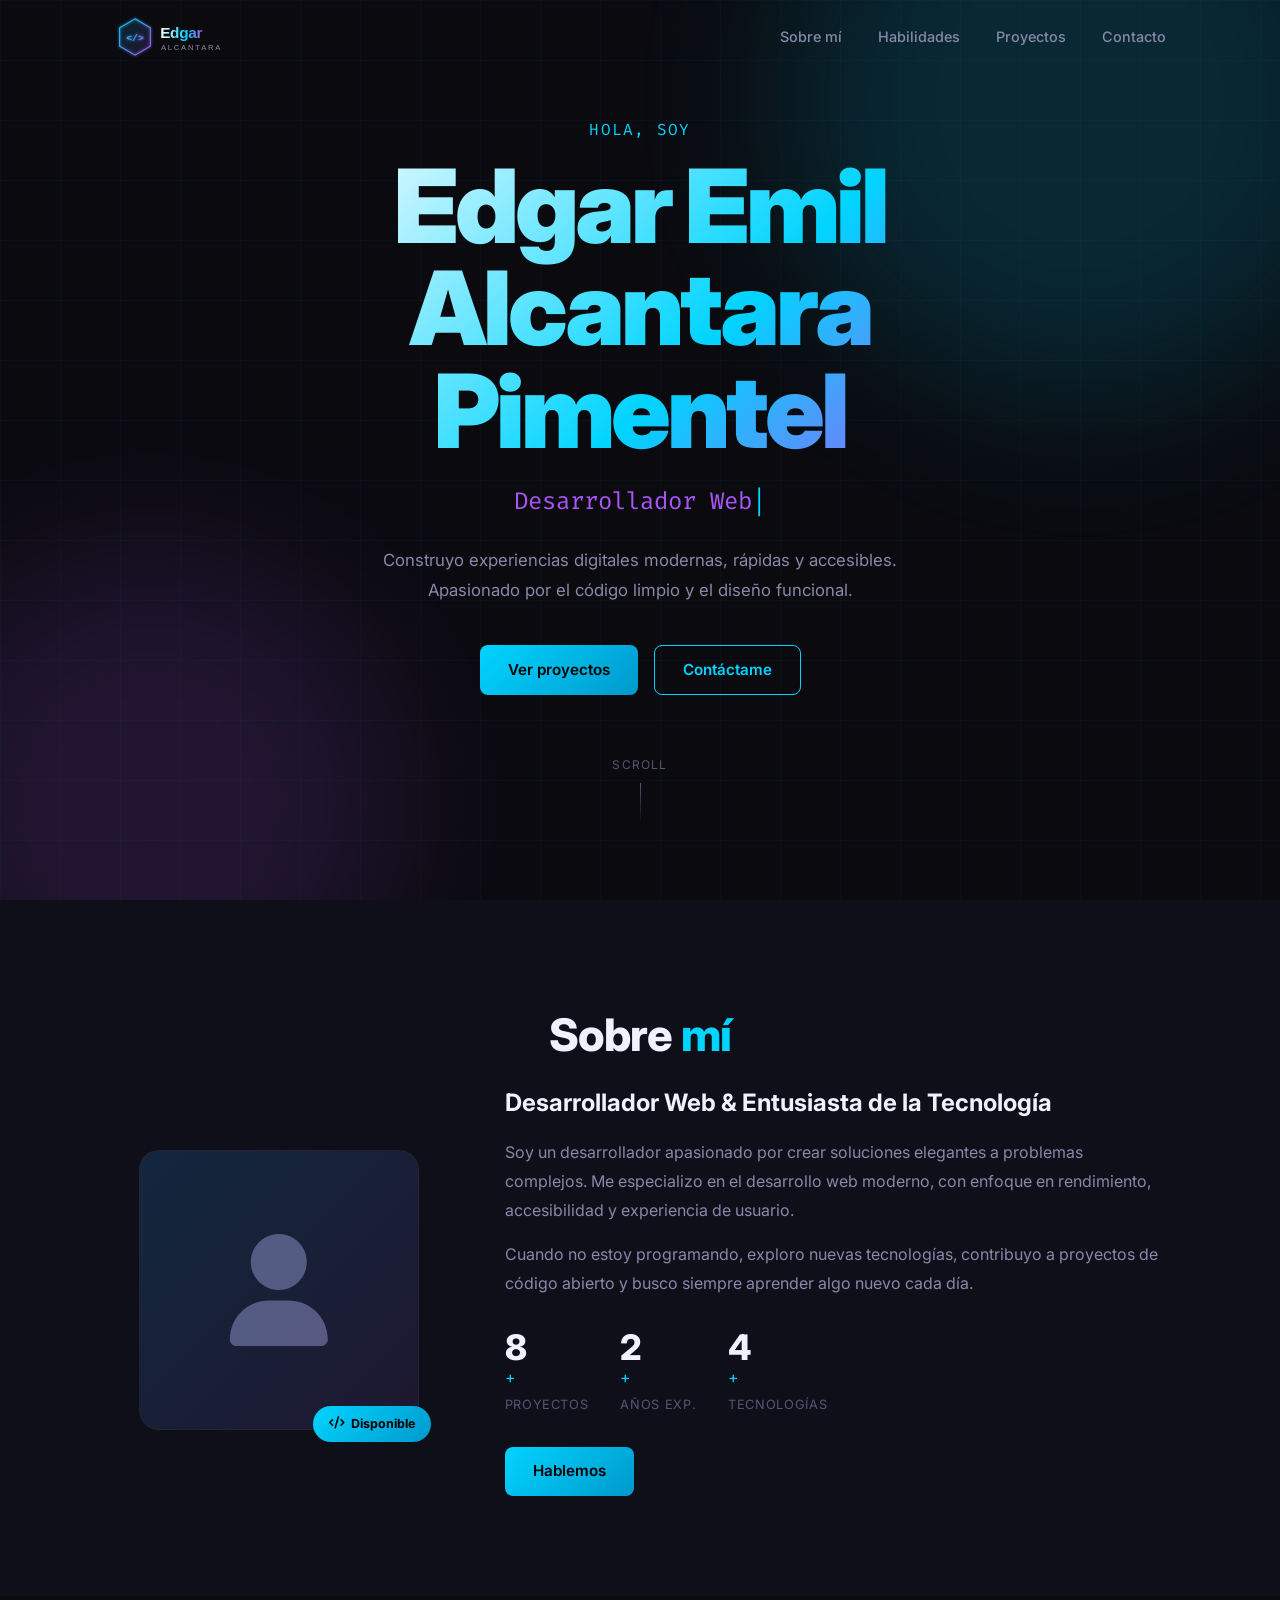
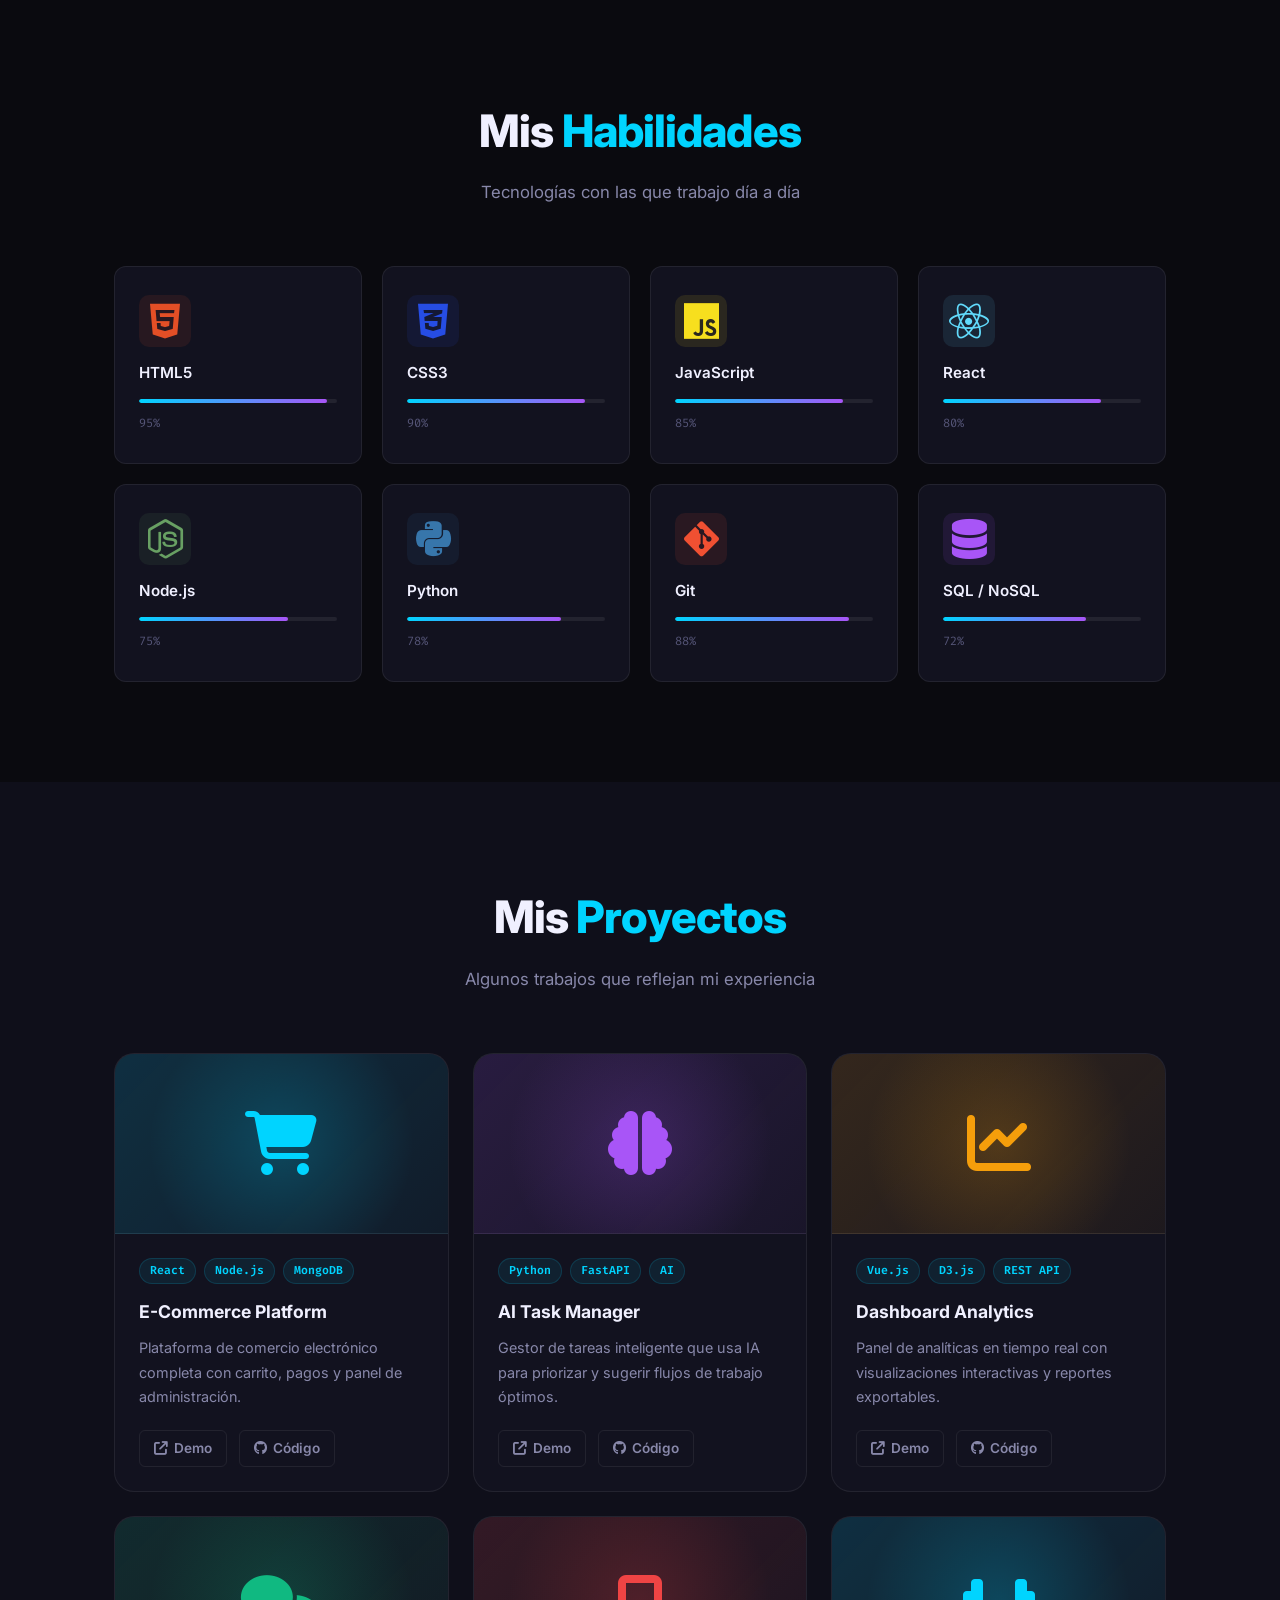
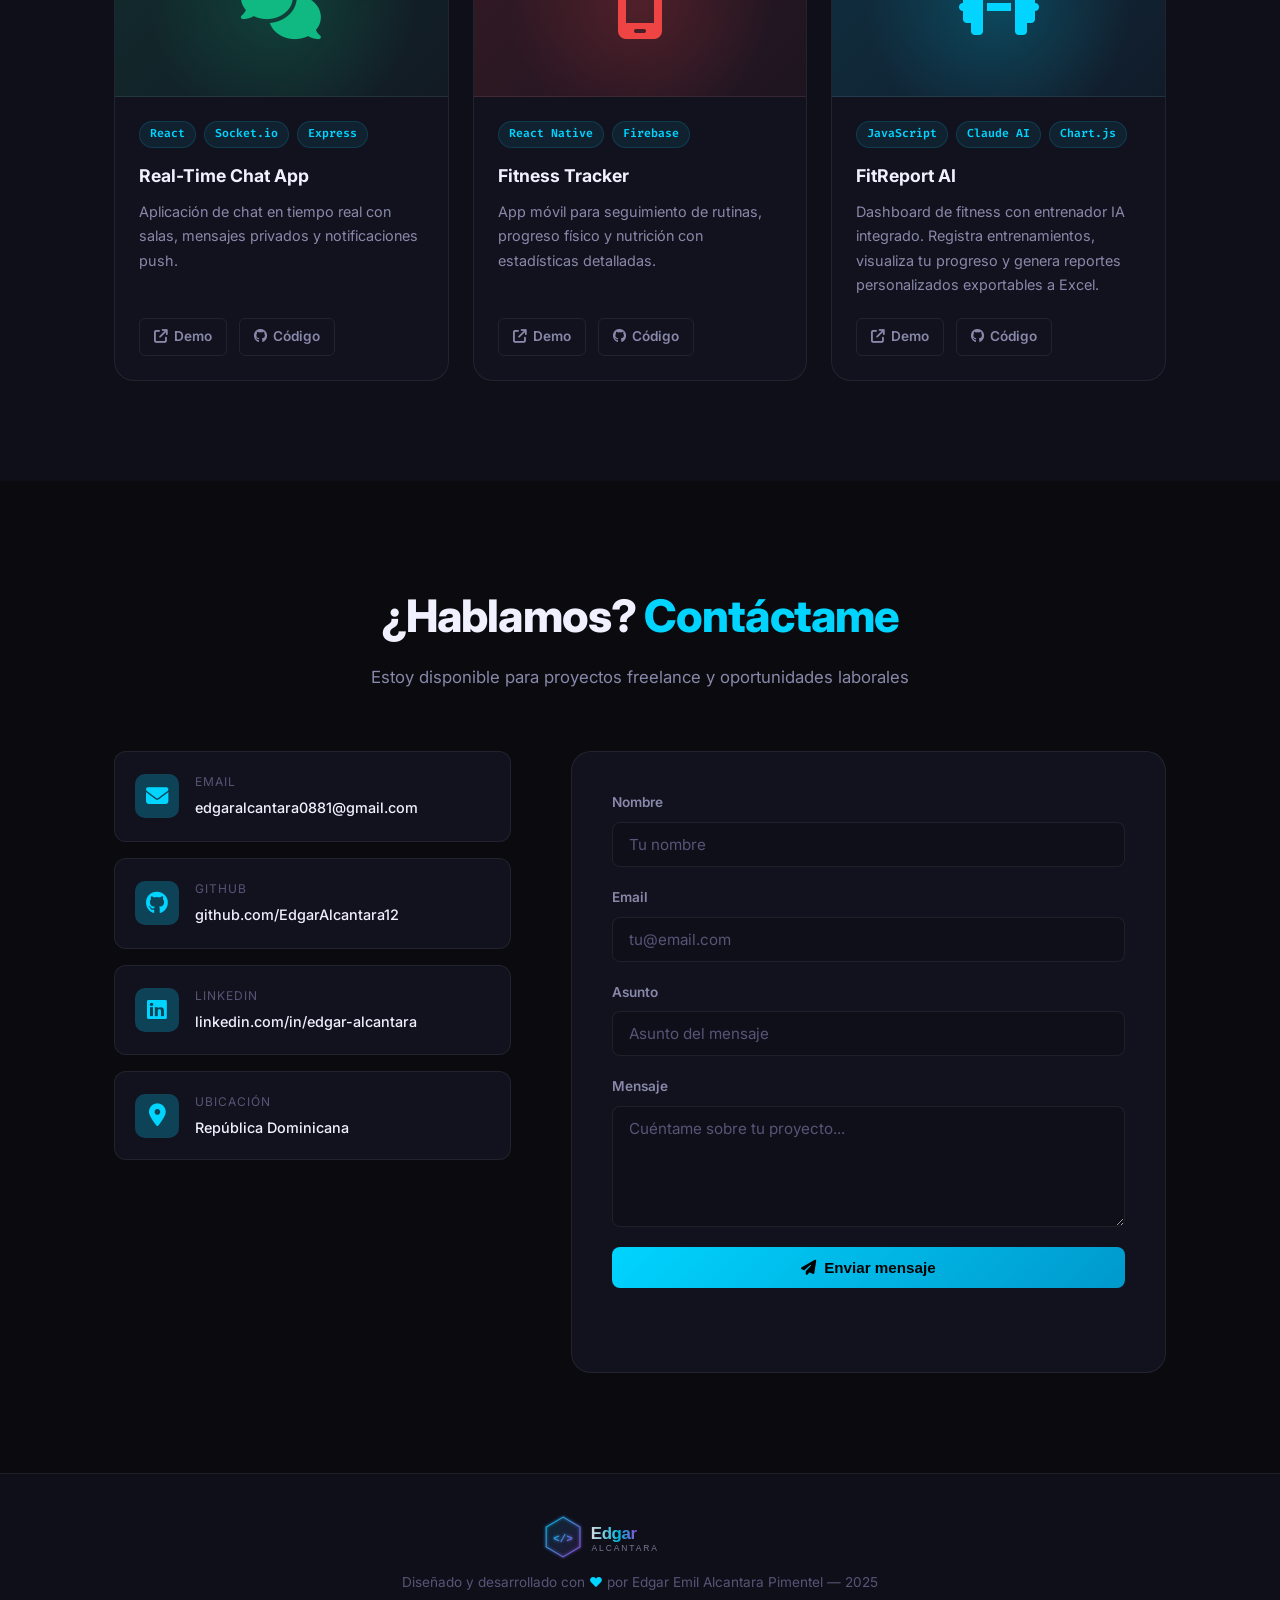
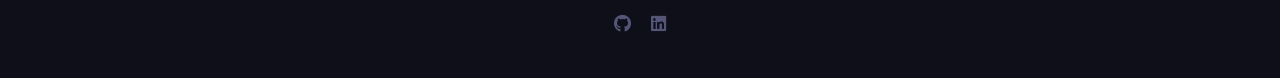
==== commit 00d2a37f: "feat: agrega proyecto FitReport AI" ====
--- a/index.html
+++ b/index.html
@@ -168,6 +168,28 @@
           </div>
         </article>
 
+        <article class="project-card reveal">
+          <div class="project-img" style="--color:#00d4ff">
+            <i class="fa-solid fa-dumbbell"></i>
+          </div>
+          <div class="project-body">
+            <div class="project-tags">
+              <span>JavaScript</span>
+              <span>Claude AI</span>
+              <span>Chart.js</span>
+            </div>
+            <h3>FitReport AI</h3>
+            <p>Dashboard de fitness con entrenador IA integrado. Registra entrenamientos, visualiza tu progreso y genera reportes personalizados exportables a Excel.</p>
+            <div class="project-links">
+              <a href="projects/fitreport/index.html" class="btn-icon">
+                <i class="fa-solid fa-arrow-up-right-from-square"></i> Demo
+              </a>
+              <a href="https://github.com/EdgarAlcantara12/EdgarAlcantara12.github.io" target="_blank" class="btn-icon">
+                <i class="fa-brands fa-github"></i> Código
+              </a>
+            </div>
+          </div>
+        </article>
 
       </div>
     </div>
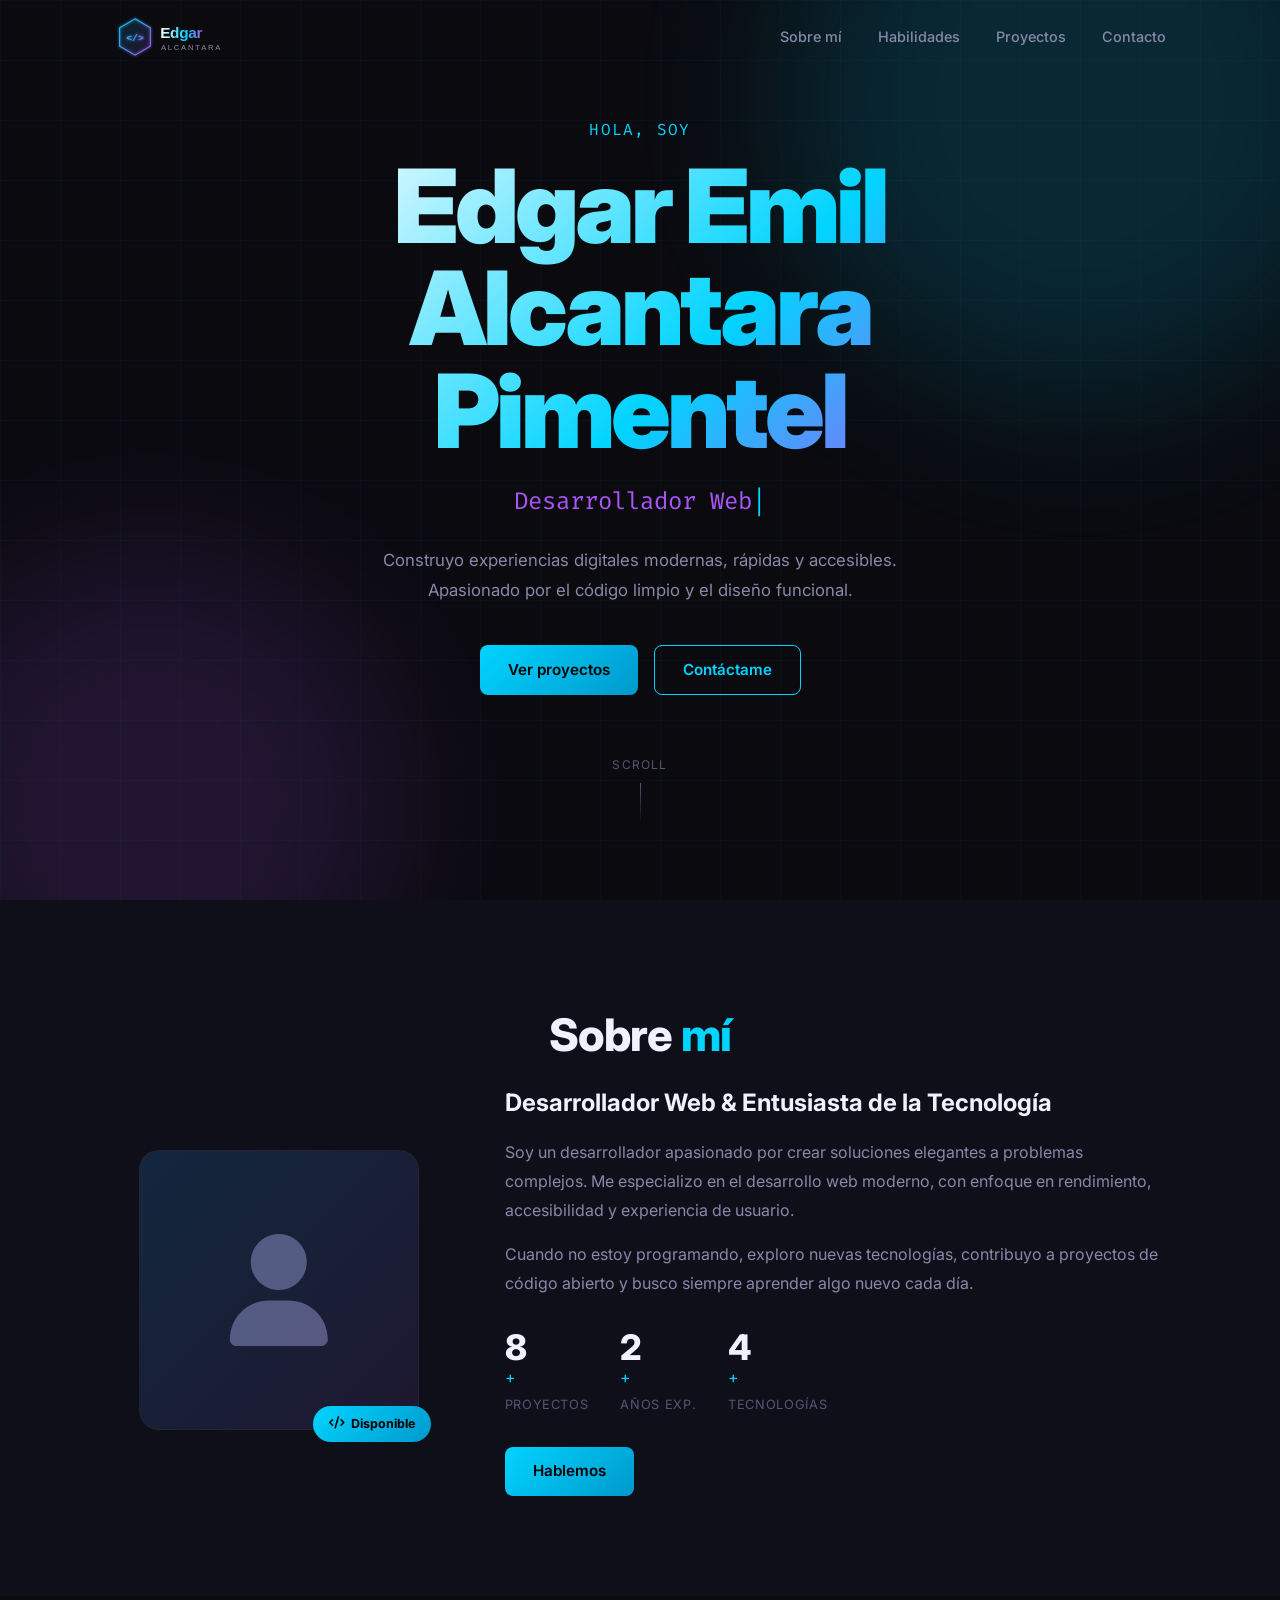
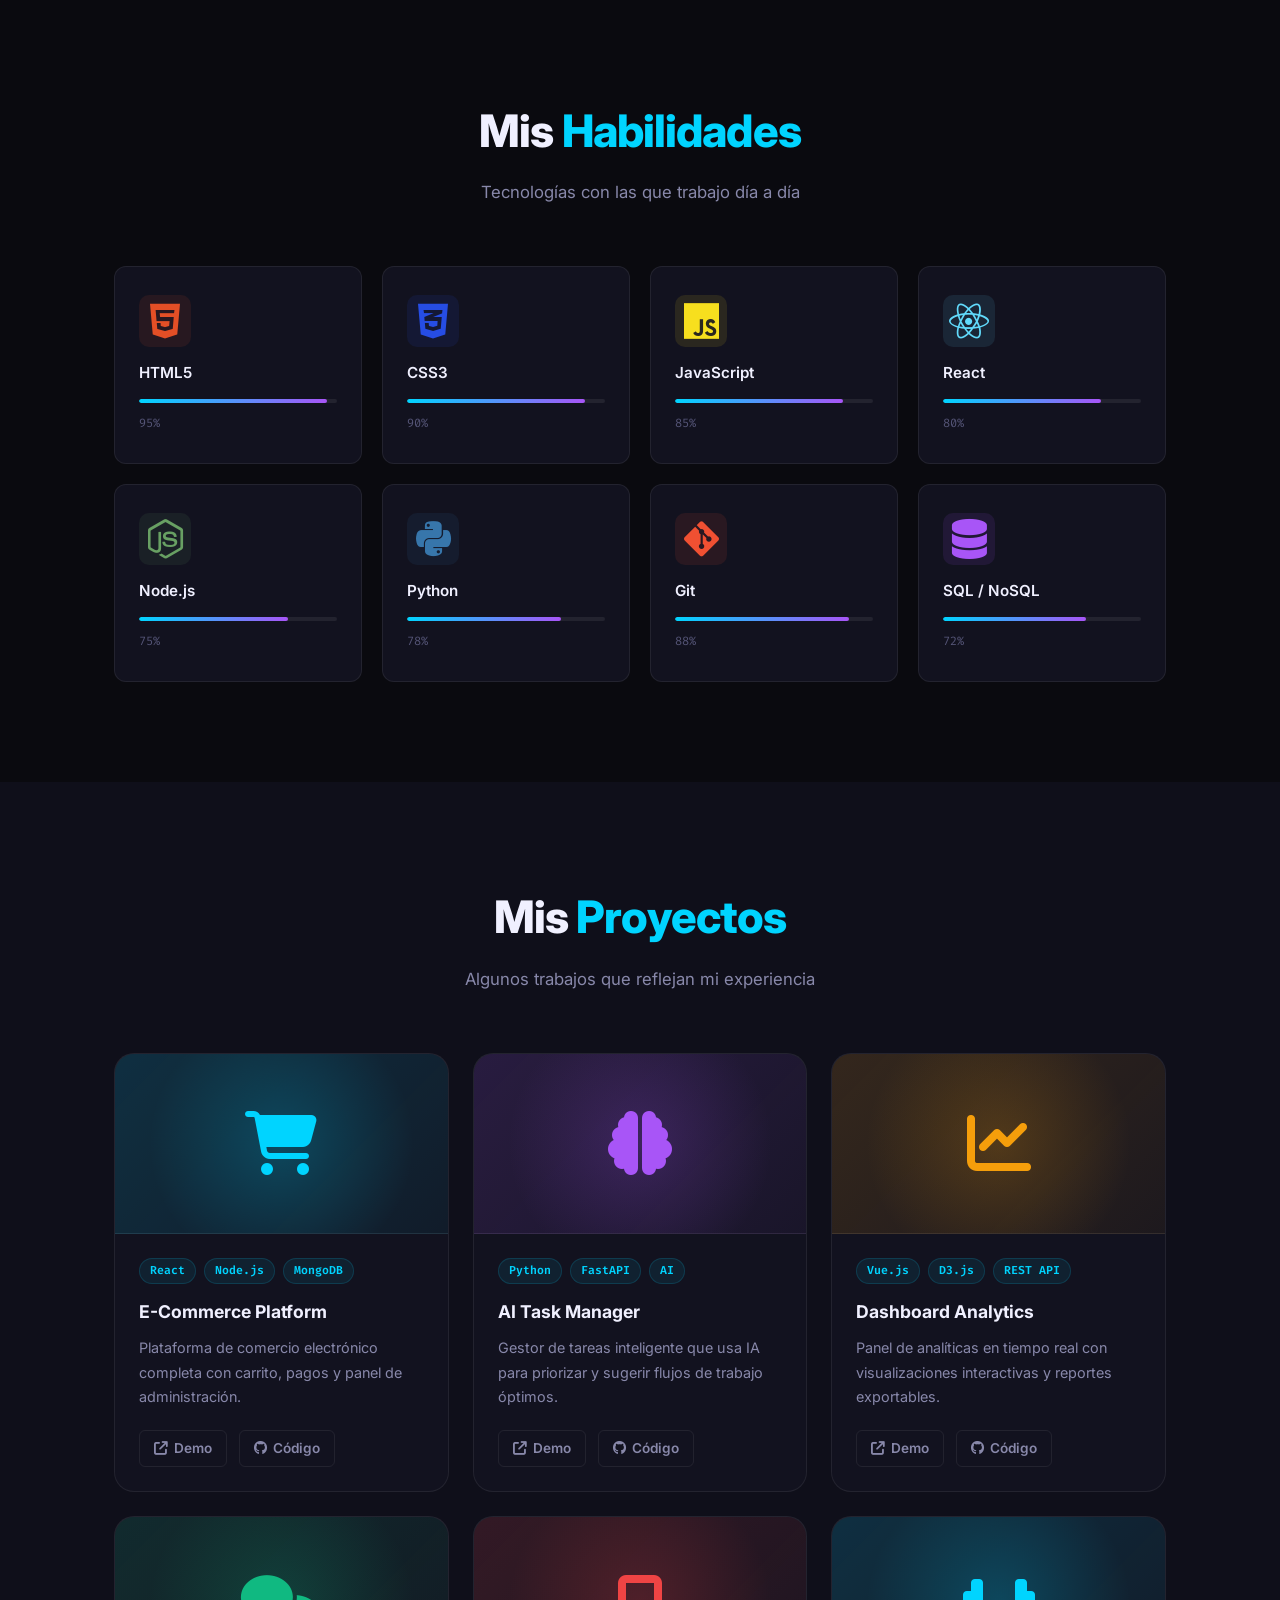
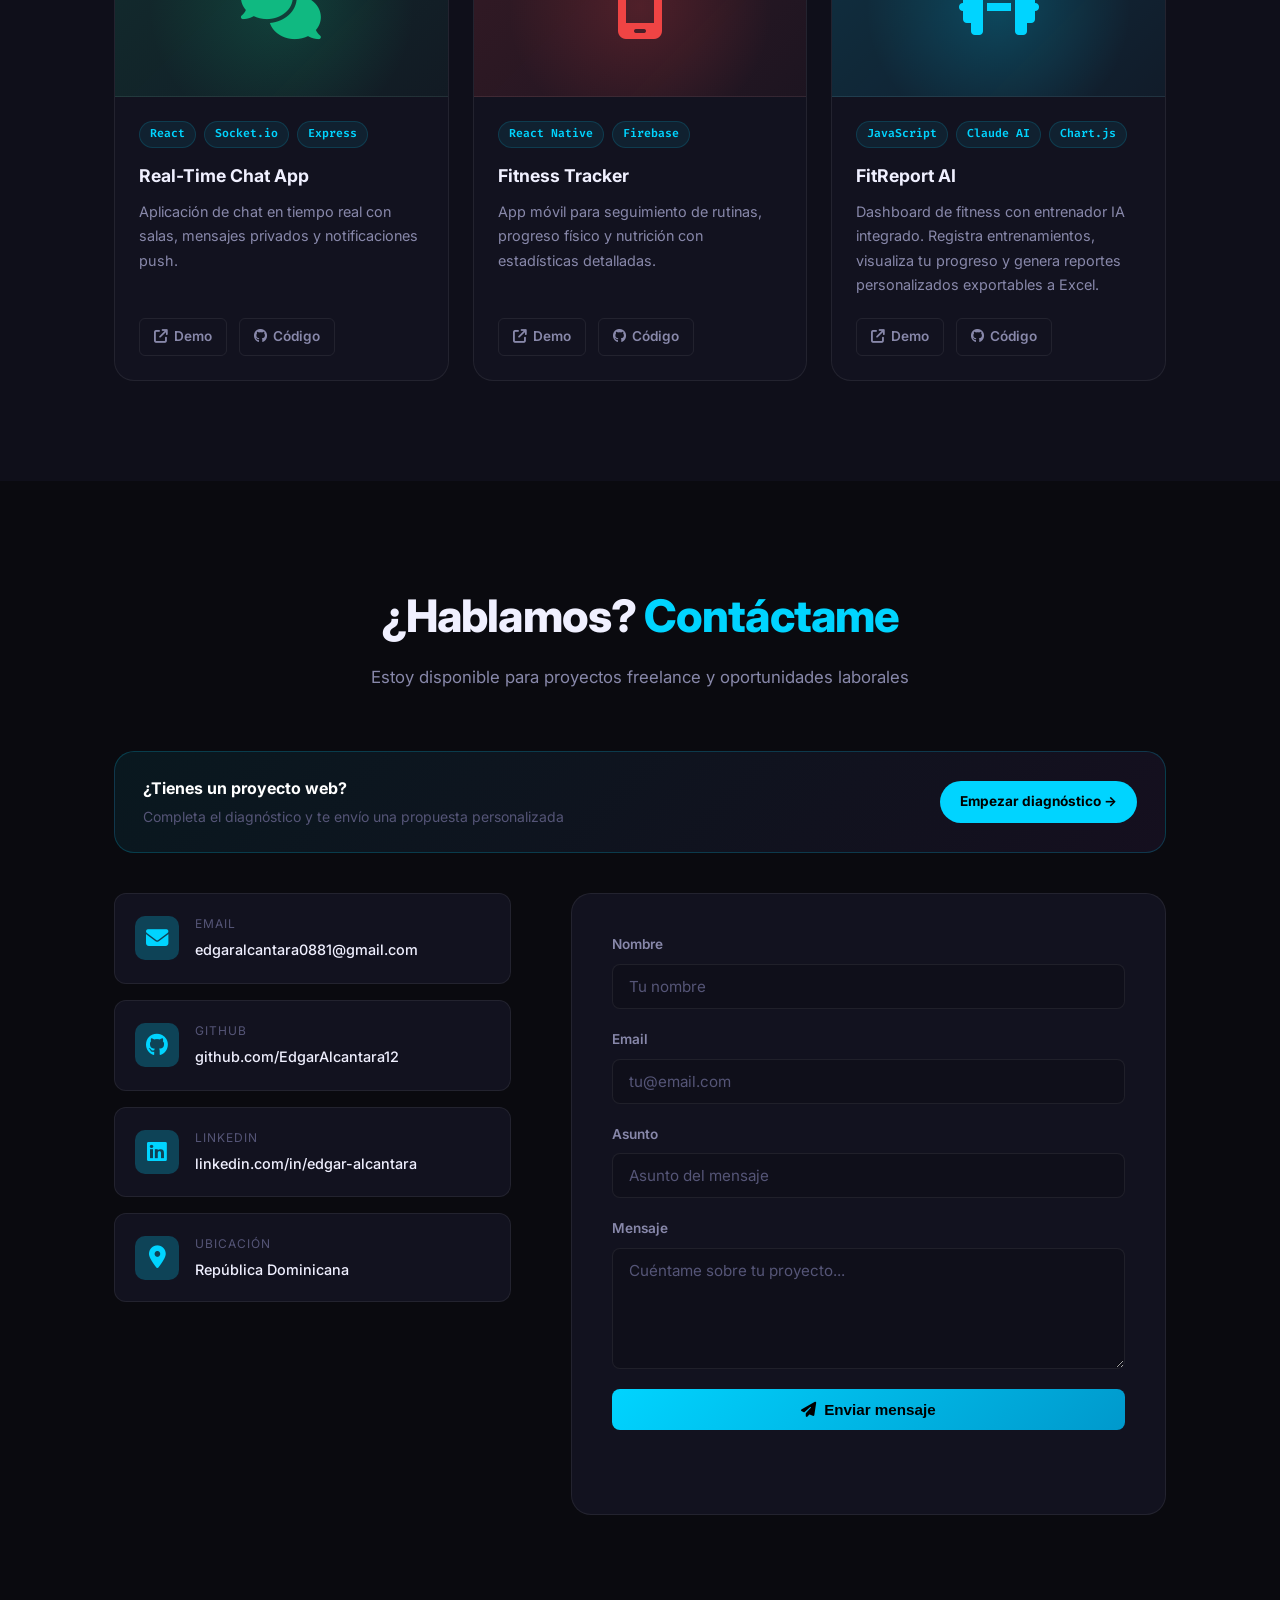
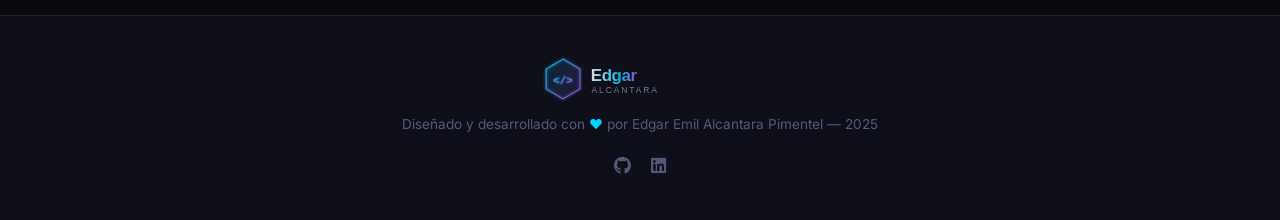
==== commit 339d7f5d: "Add link to diagnóstico web form in contact section" ====
--- a/index.html
+++ b/index.html
@@ -200,6 +200,13 @@
     <div class="container">
       <h2 class="section-title reveal">¿Hablamos? <span class="accent">Contáctame</span></h2>
       <p class="section-sub reveal">Estoy disponible para proyectos freelance y oportunidades laborales</p>
+      <a href="/formulario/" class="diagnostico-banner reveal">
+        <div class="diagnostico-banner-text">
+          <strong>¿Tienes un proyecto web?</strong>
+          <span>Completa el diagnóstico y te envío una propuesta personalizada</span>
+        </div>
+        <span class="diagnostico-banner-cta">Empezar diagnóstico →</span>
+      </a>
       <div class="contact-grid">
         <div class="contact-info reveal">
           <div class="contact-card"><i class="fa-solid fa-envelope"></i><div><span>Email</span><a href="mailto:edgaralcantara0881@gmail.com">edgaralcantara0881@gmail.com</a></div></div>
--- a/css/style.css
+++ b/css/style.css
@@ -136,6 +136,12 @@
 
 /* ── CONTACT ── */
 .contact { background: var(--bg-900); }
+.diagnostico-banner { display: flex; align-items: center; justify-content: space-between; gap: 20px; background: linear-gradient(135deg, rgba(0,212,255,0.07), rgba(168,85,247,0.07)); border: 1px solid rgba(0,212,255,0.2); border-radius: var(--radius-lg); padding: 24px 28px; margin-bottom: 40px; text-decoration: none; transition: var(--transition); }
+.diagnostico-banner:hover { border-color: rgba(0,212,255,0.5); background: linear-gradient(135deg, rgba(0,212,255,0.12), rgba(168,85,247,0.12)); transform: translateY(-2px); }
+.diagnostico-banner-text { display: flex; flex-direction: column; gap: 4px; }
+.diagnostico-banner-text strong { color: #fff; font-size: 1rem; }
+.diagnostico-banner-text span { color: var(--text-muted); font-size: 0.875rem; }
+.diagnostico-banner-cta { white-space: nowrap; background: var(--accent); color: #000; font-weight: 700; font-size: 0.85rem; padding: 10px 20px; border-radius: 100px; flex-shrink: 0; }
 .contact-grid { display: grid; grid-template-columns: 1fr 1.5fr; gap: 60px; align-items: start; }
 .contact-info { display: flex; flex-direction: column; gap: 16px; }
 .contact-card { background: var(--bg-card); border: 1px solid var(--border); border-radius: var(--radius); padding: 20px; display: flex; align-items: center; gap: 16px; transition: var(--transition); }
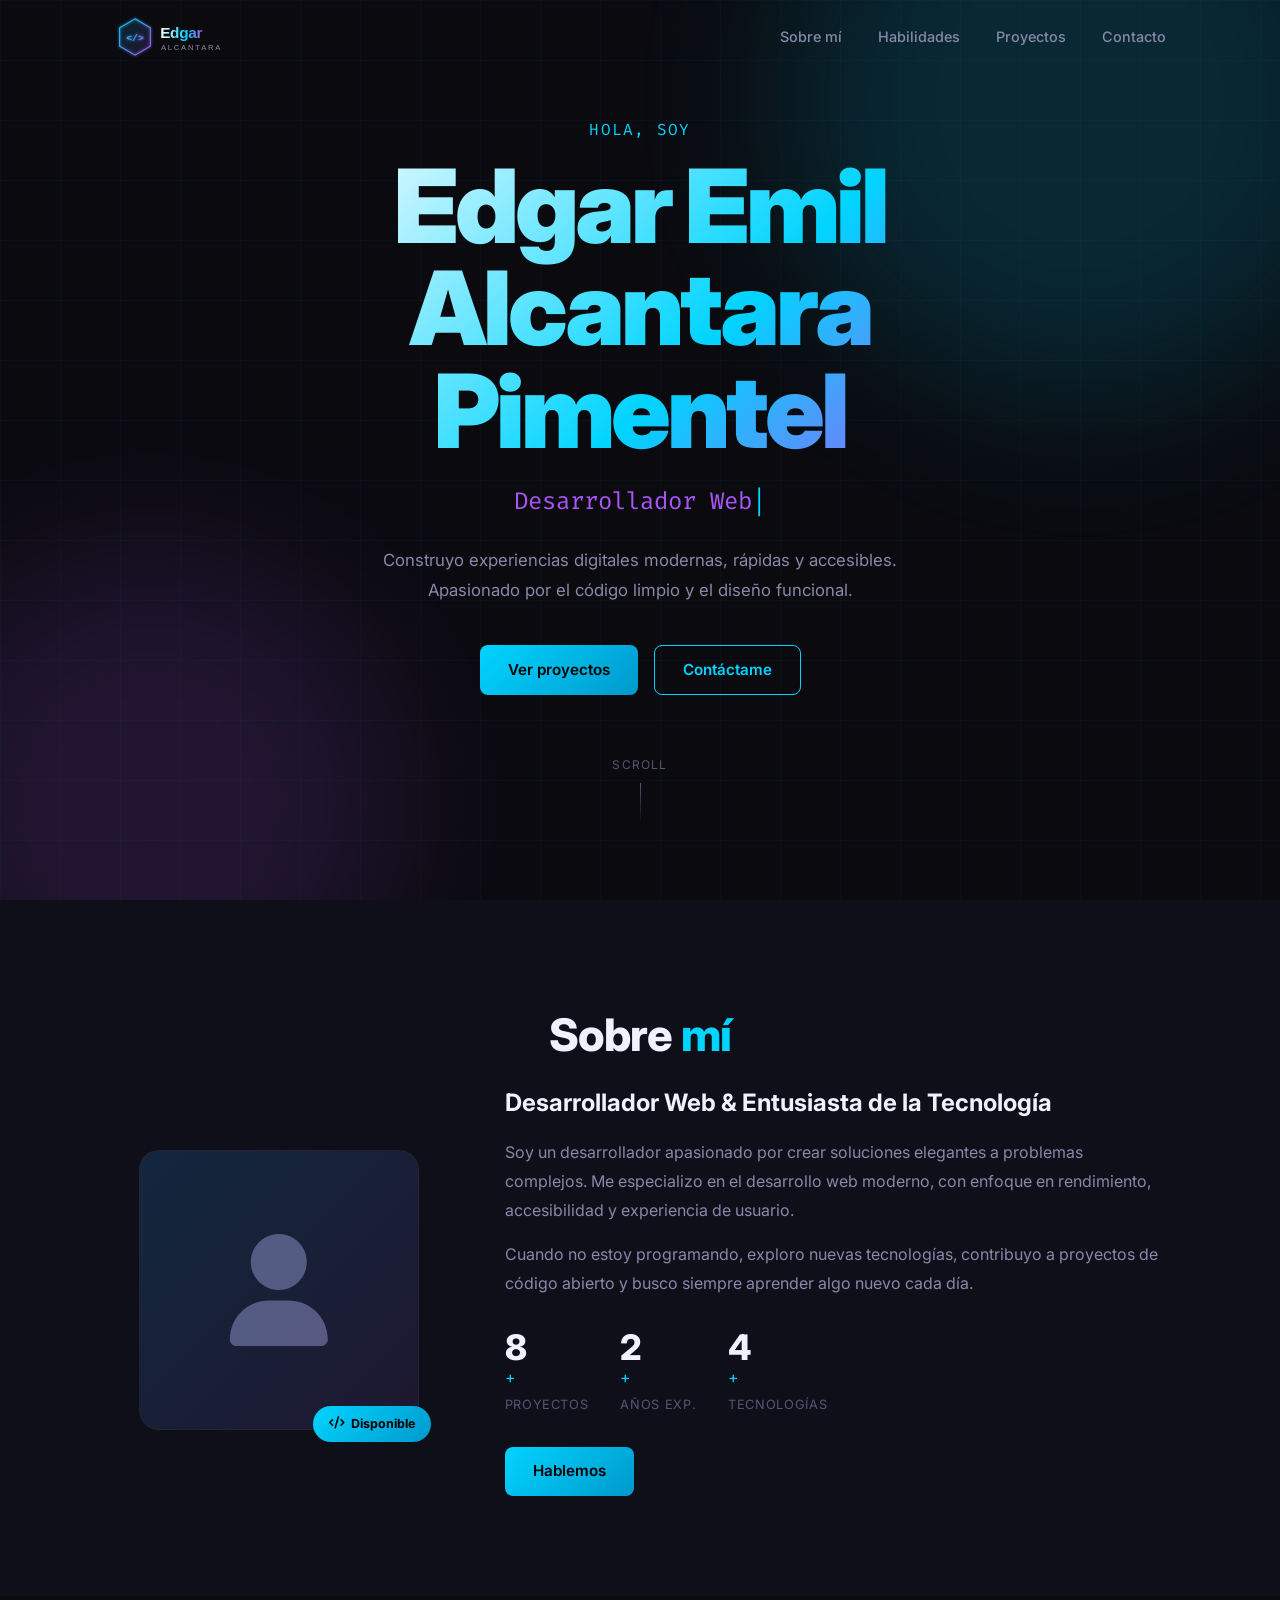
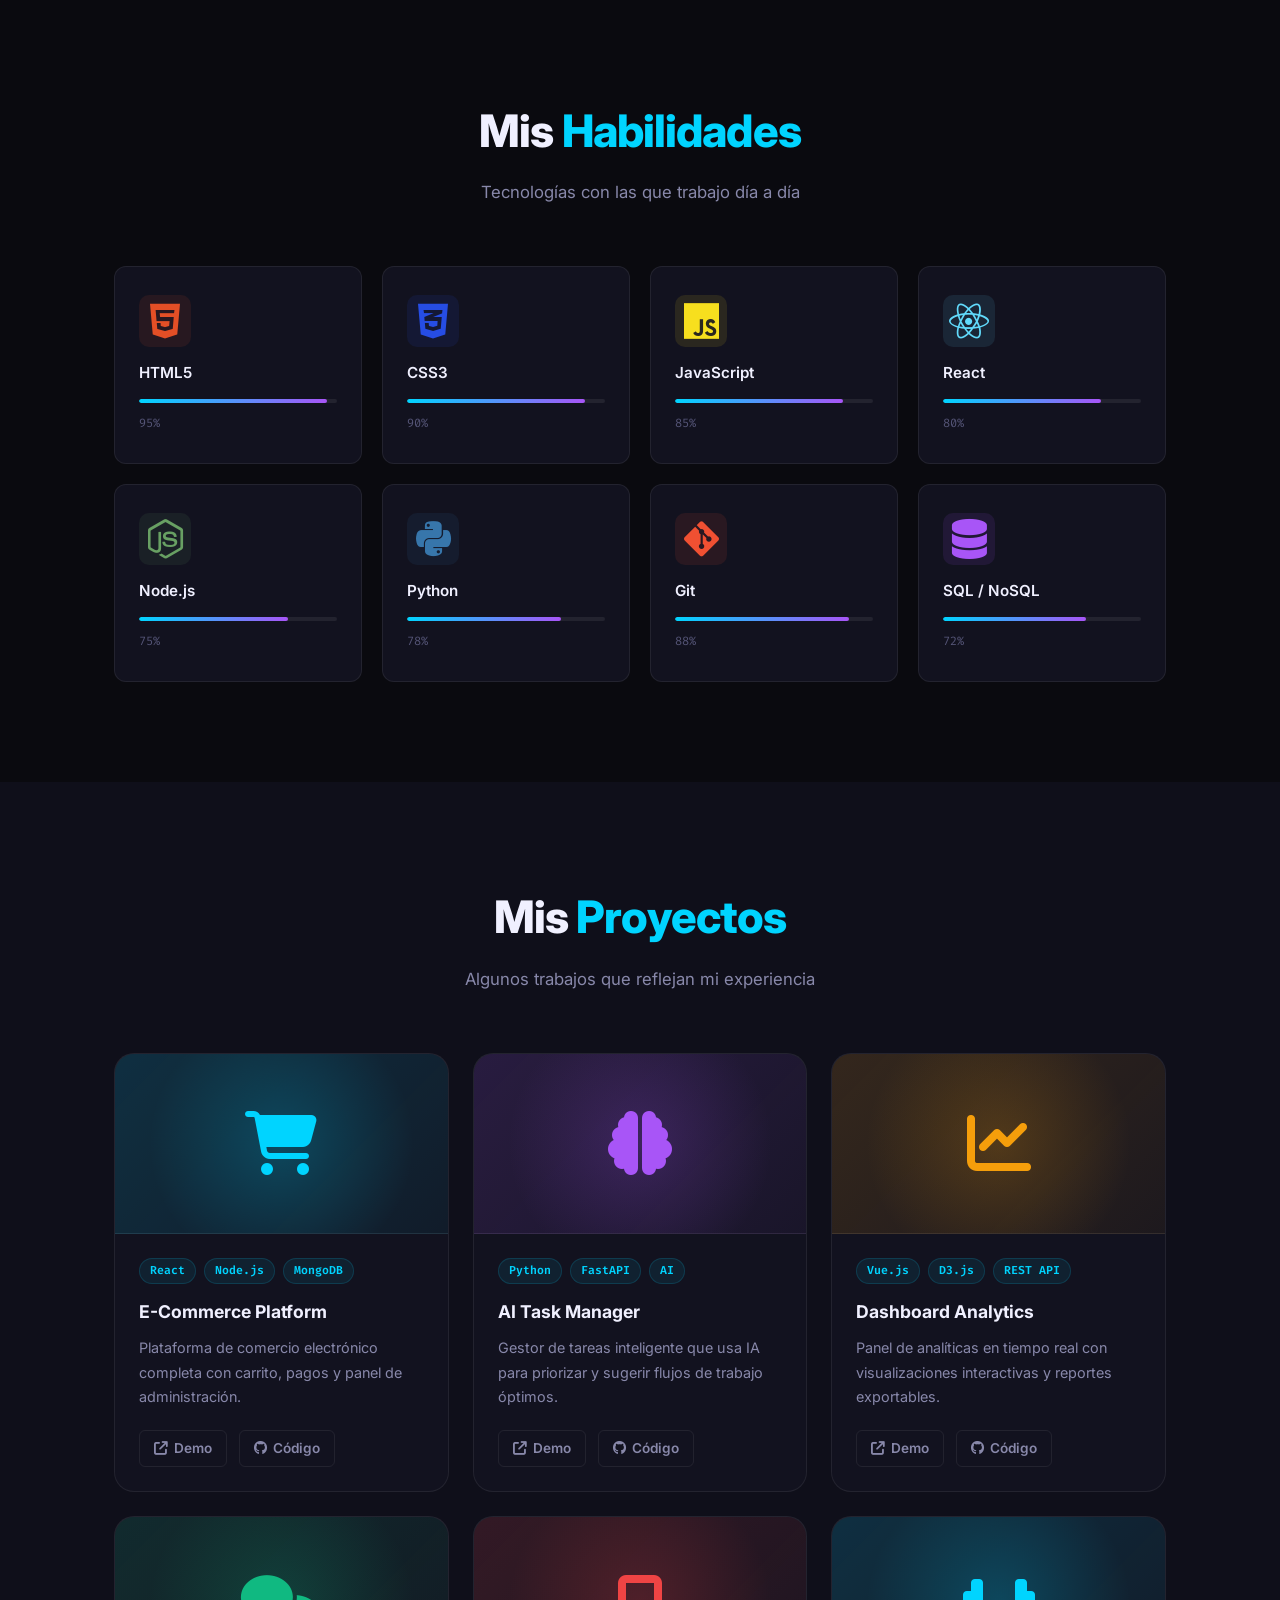
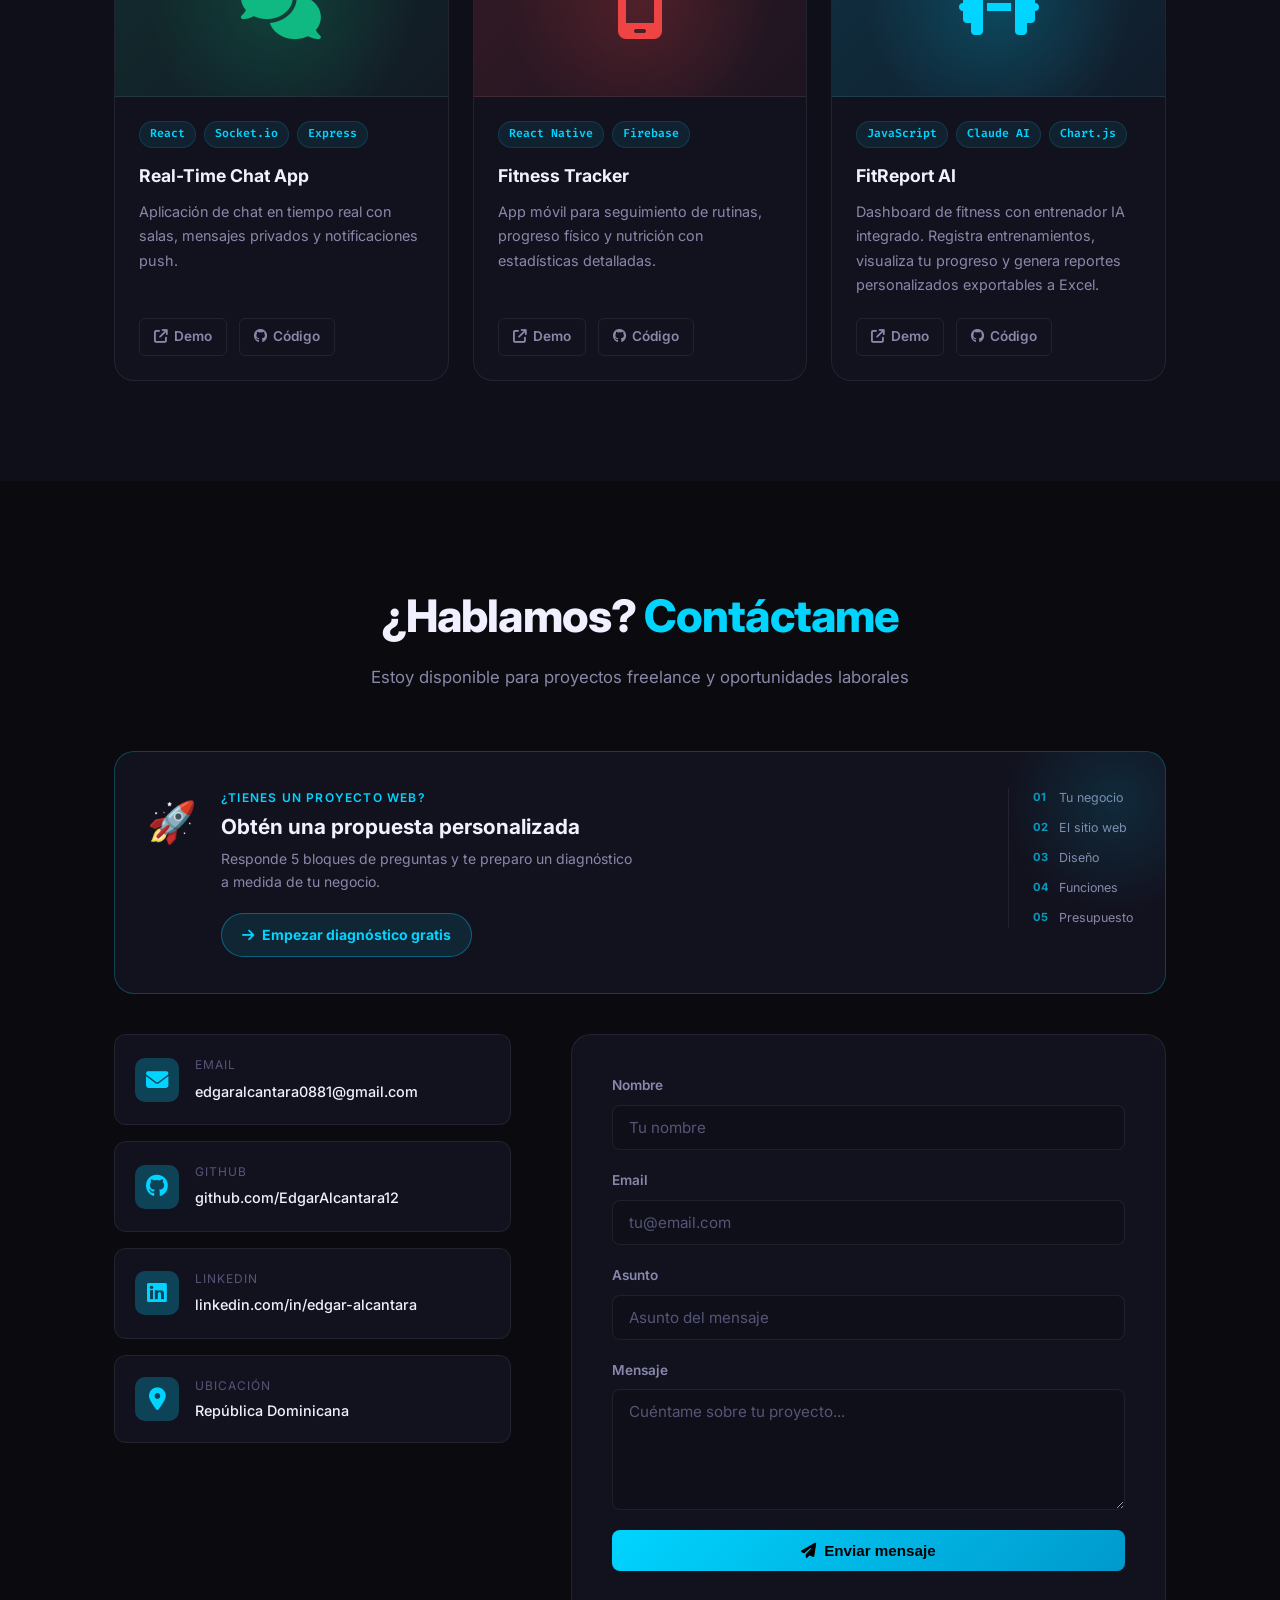
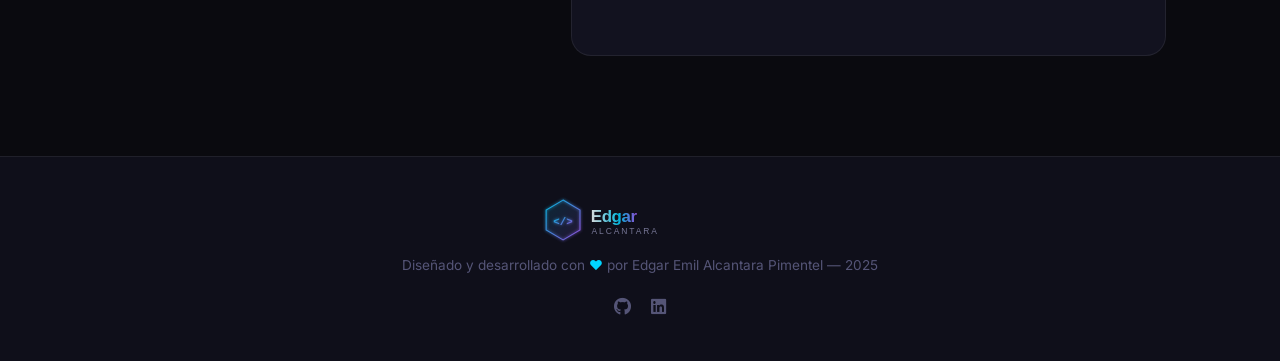
==== commit 1dd223b9: "Redesign diagnóstico banner to be more visual" ====
--- a/index.html
+++ b/index.html
@@ -201,11 +201,24 @@
       <h2 class="section-title reveal">¿Hablamos? <span class="accent">Contáctame</span></h2>
       <p class="section-sub reveal">Estoy disponible para proyectos freelance y oportunidades laborales</p>
       <a href="/formulario/" class="diagnostico-banner reveal">
-        <div class="diagnostico-banner-text">
-          <strong>¿Tienes un proyecto web?</strong>
-          <span>Completa el diagnóstico y te envío una propuesta personalizada</span>
-        </div>
-        <span class="diagnostico-banner-cta">Empezar diagnóstico →</span>
+        <div class="diagnostico-banner-glow"></div>
+        <div class="diagnostico-banner-icon">🚀</div>
+        <div class="diagnostico-banner-body">
+          <p class="diagnostico-banner-eyebrow">¿Tienes un proyecto web?</p>
+          <h3 class="diagnostico-banner-title">Obtén una propuesta personalizada</h3>
+          <p class="diagnostico-banner-desc">Responde 5 bloques de preguntas y te preparo un diagnóstico a medida de tu negocio.</p>
+          <span class="diagnostico-banner-btn">
+            <i class="fa-solid fa-arrow-right"></i>
+            Empezar diagnóstico gratis
+          </span>
+        </div>
+        <div class="diagnostico-banner-steps">
+          <div class="diag-step"><span>01</span><p>Tu negocio</p></div>
+          <div class="diag-step"><span>02</span><p>El sitio web</p></div>
+          <div class="diag-step"><span>03</span><p>Diseño</p></div>
+          <div class="diag-step"><span>04</span><p>Funciones</p></div>
+          <div class="diag-step"><span>05</span><p>Presupuesto</p></div>
+        </div>
       </a>
       <div class="contact-grid">
         <div class="contact-info reveal">
--- a/css/style.css
+++ b/css/style.css
@@ -136,12 +136,21 @@
 
 /* ── CONTACT ── */
 .contact { background: var(--bg-900); }
-.diagnostico-banner { display: flex; align-items: center; justify-content: space-between; gap: 20px; background: linear-gradient(135deg, rgba(0,212,255,0.07), rgba(168,85,247,0.07)); border: 1px solid rgba(0,212,255,0.2); border-radius: var(--radius-lg); padding: 24px 28px; margin-bottom: 40px; text-decoration: none; transition: var(--transition); }
-.diagnostico-banner:hover { border-color: rgba(0,212,255,0.5); background: linear-gradient(135deg, rgba(0,212,255,0.12), rgba(168,85,247,0.12)); transform: translateY(-2px); }
-.diagnostico-banner-text { display: flex; flex-direction: column; gap: 4px; }
-.diagnostico-banner-text strong { color: #fff; font-size: 1rem; }
-.diagnostico-banner-text span { color: var(--text-muted); font-size: 0.875rem; }
-.diagnostico-banner-cta { white-space: nowrap; background: var(--accent); color: #000; font-weight: 700; font-size: 0.85rem; padding: 10px 20px; border-radius: 100px; flex-shrink: 0; }
+.diagnostico-banner { position: relative; display: flex; align-items: flex-start; gap: 24px; background: var(--bg-card); border: 1px solid rgba(0,212,255,0.25); border-radius: var(--radius-lg); padding: 36px 32px; margin-bottom: 40px; text-decoration: none; transition: var(--transition); overflow: hidden; cursor: pointer; }
+.diagnostico-banner:hover { border-color: rgba(0,212,255,0.6); transform: translateY(-3px); box-shadow: 0 20px 60px rgba(0,212,255,0.1); }
+.diagnostico-banner:hover .diagnostico-banner-btn { background: var(--accent); color: #000; gap: 10px; }
+.diagnostico-banner-glow { position: absolute; top: -60px; right: -60px; width: 220px; height: 220px; background: radial-gradient(circle, rgba(0,212,255,0.12), transparent 70%); pointer-events: none; }
+.diagnostico-banner-icon { font-size: 2.5rem; flex-shrink: 0; margin-top: 2px; }
+.diagnostico-banner-body { flex: 1; display: flex; flex-direction: column; gap: 8px; }
+.diagnostico-banner-eyebrow { font-size: 0.75rem; font-weight: 600; color: var(--accent); text-transform: uppercase; letter-spacing: 0.1em; }
+.diagnostico-banner-title { font-size: 1.3rem; font-weight: 700; color: var(--text-primary); line-height: 1.2; }
+.diagnostico-banner-desc { font-size: 0.875rem; color: var(--text-secondary); line-height: 1.6; max-width: 420px; }
+.diagnostico-banner-btn { display: inline-flex; align-items: center; gap: 8px; margin-top: 12px; background: rgba(0,212,255,0.1); border: 1px solid rgba(0,212,255,0.35); color: var(--accent); font-size: 0.875rem; font-weight: 700; padding: 10px 20px; border-radius: 100px; width: fit-content; transition: var(--transition); }
+.diagnostico-banner-steps { display: flex; flex-direction: column; gap: 10px; flex-shrink: 0; padding-left: 24px; border-left: 1px solid var(--border); }
+.diag-step { display: flex; align-items: center; gap: 8px; }
+.diag-step span { font-size: 0.7rem; font-weight: 700; color: var(--accent); opacity: 0.7; width: 18px; }
+.diag-step p { font-size: 0.78rem; color: var(--text-secondary); white-space: nowrap; }
+@media (max-width: 768px) { .diagnostico-banner { flex-direction: column; } .diagnostico-banner-steps { flex-direction: row; flex-wrap: wrap; border-left: none; border-top: 1px solid var(--border); padding-left: 0; padding-top: 16px; width: 100%; } }
 .contact-grid { display: grid; grid-template-columns: 1fr 1.5fr; gap: 60px; align-items: start; }
 .contact-info { display: flex; flex-direction: column; gap: 16px; }
 .contact-card { background: var(--bg-card); border: 1px solid var(--border); border-radius: var(--radius); padding: 20px; display: flex; align-items: center; gap: 16px; transition: var(--transition); }
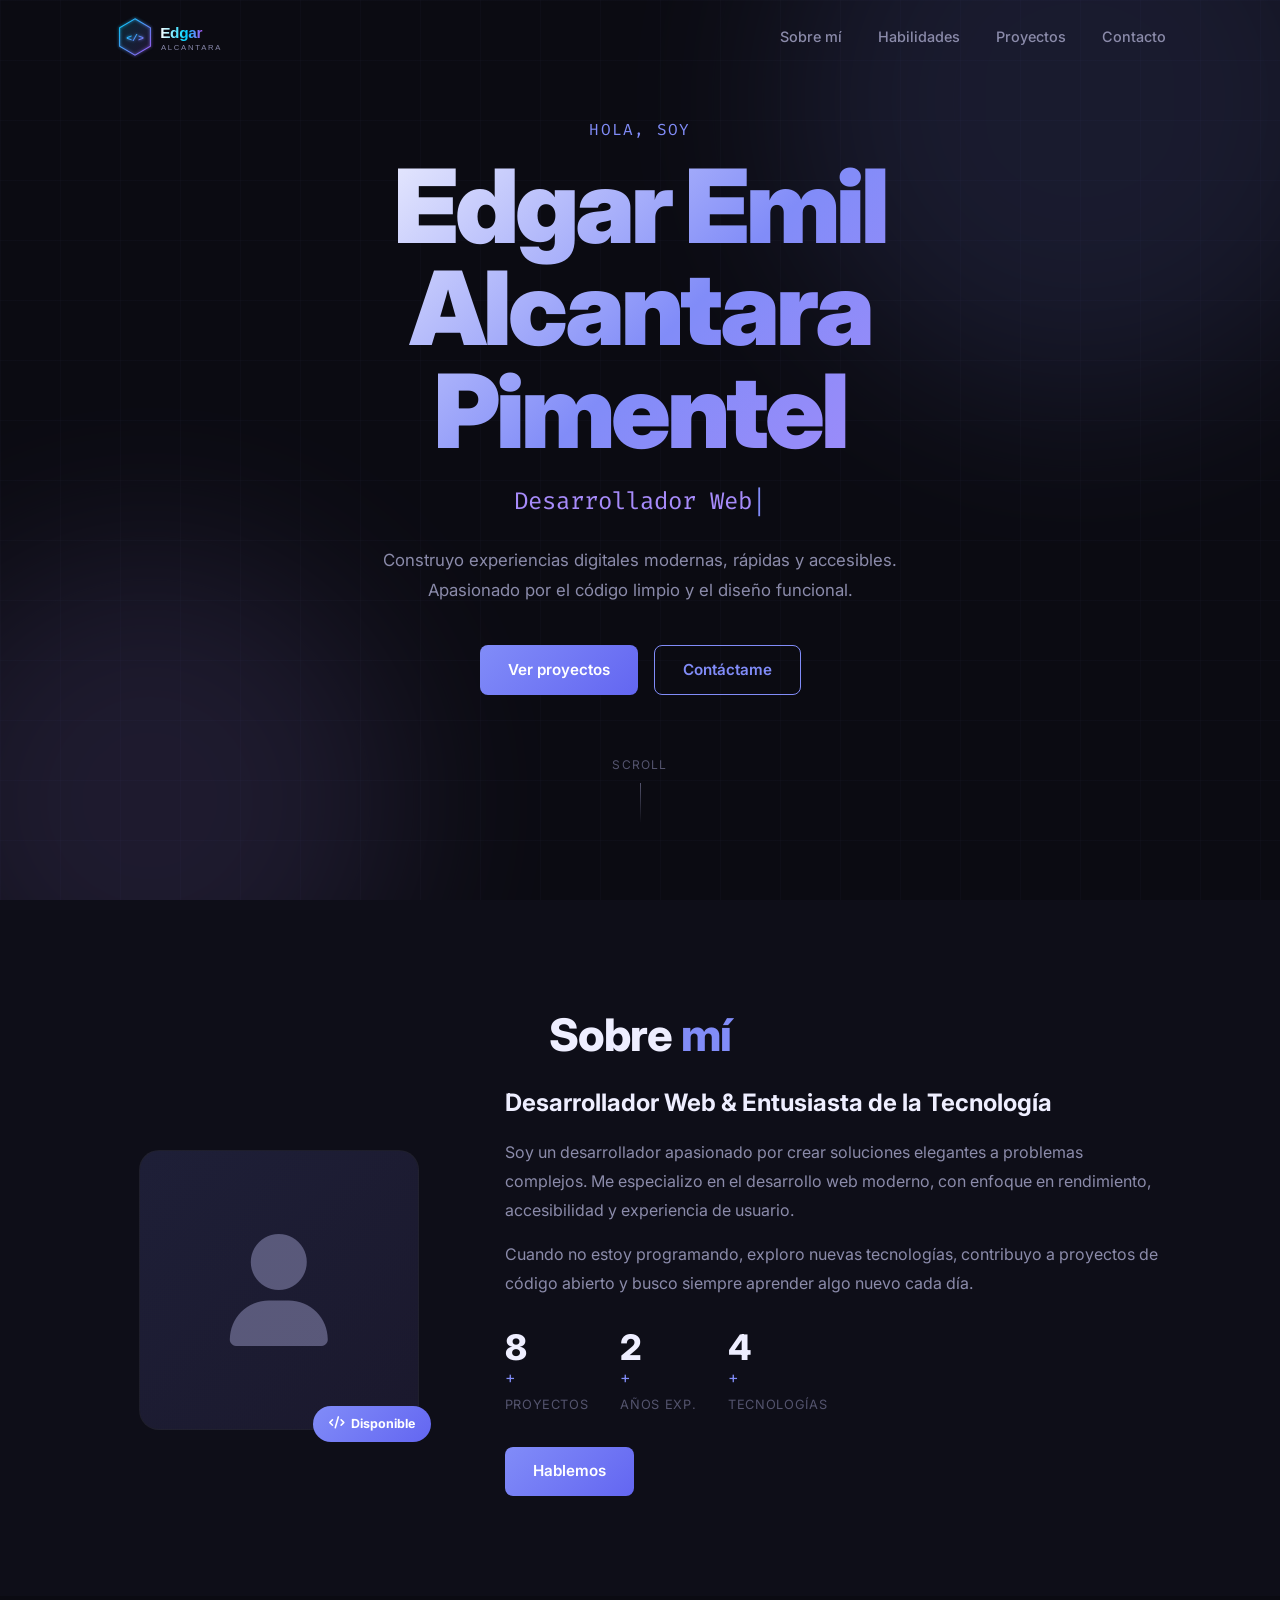
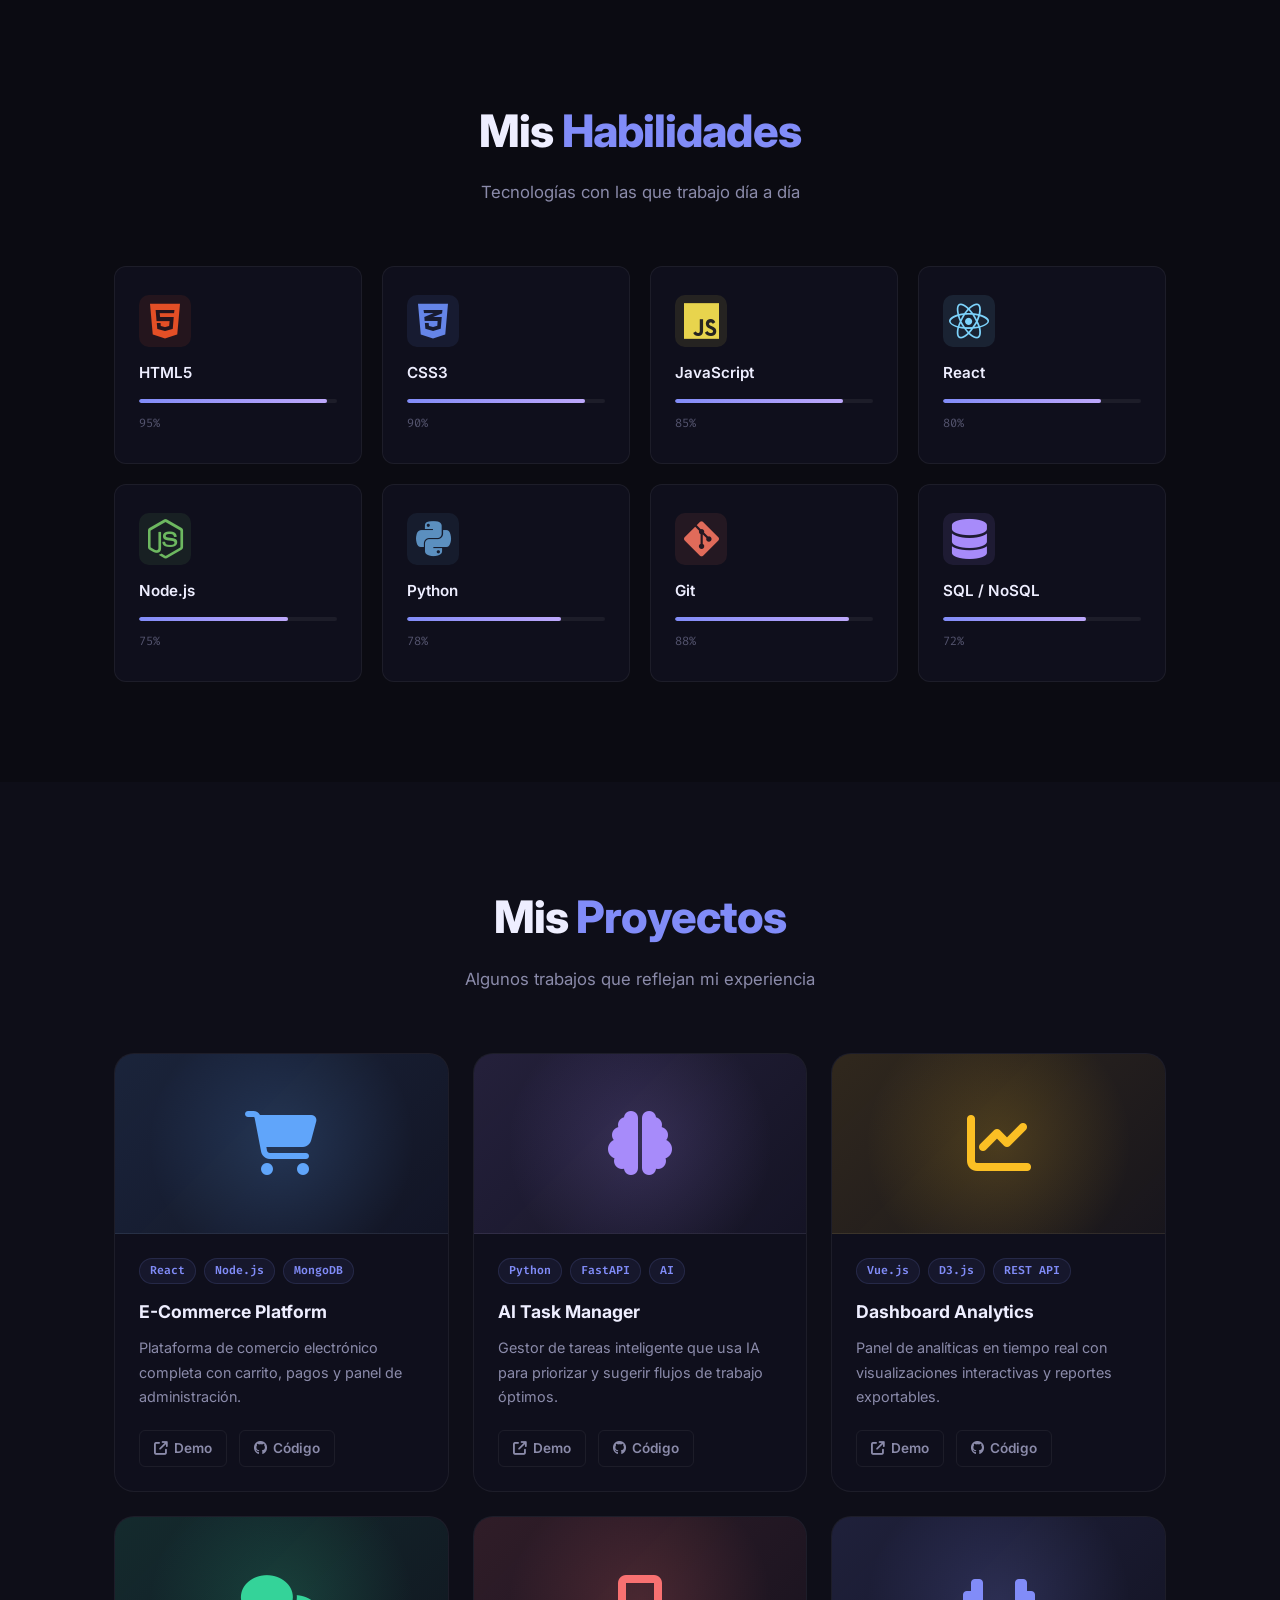
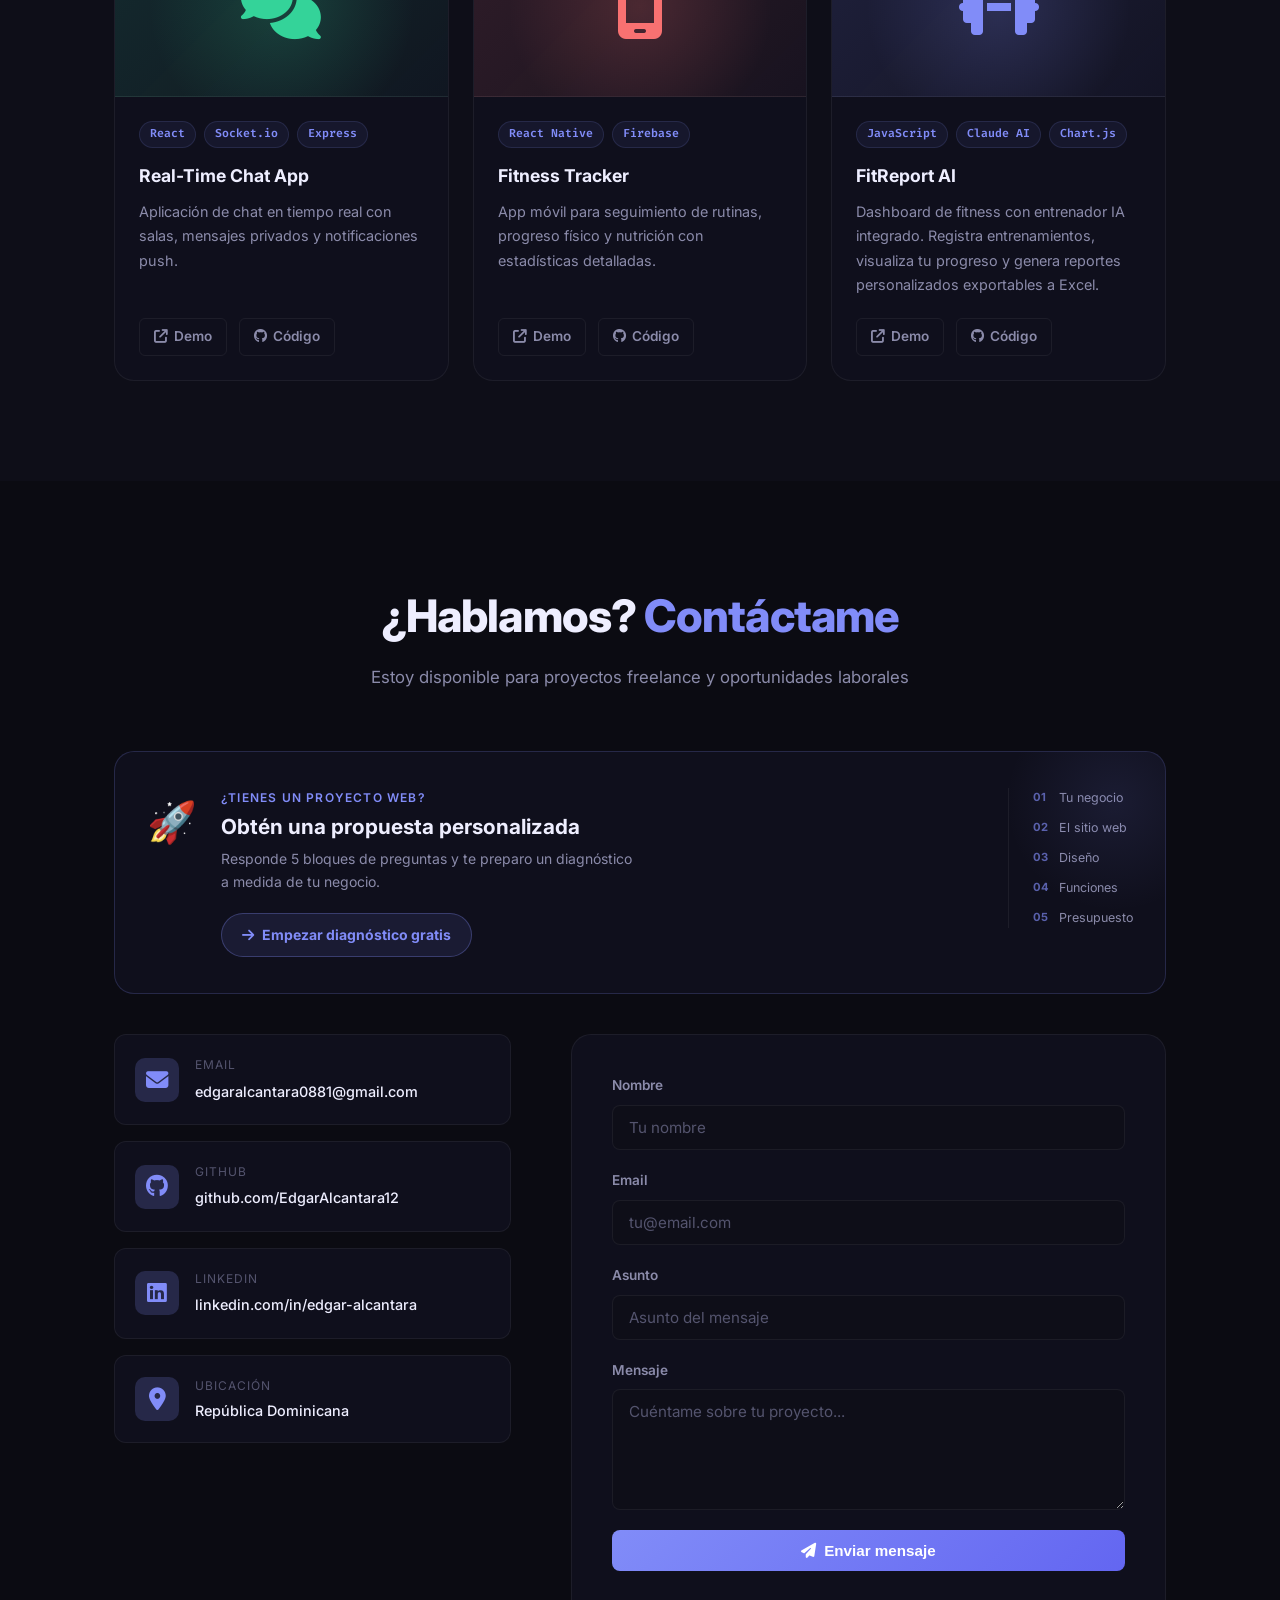
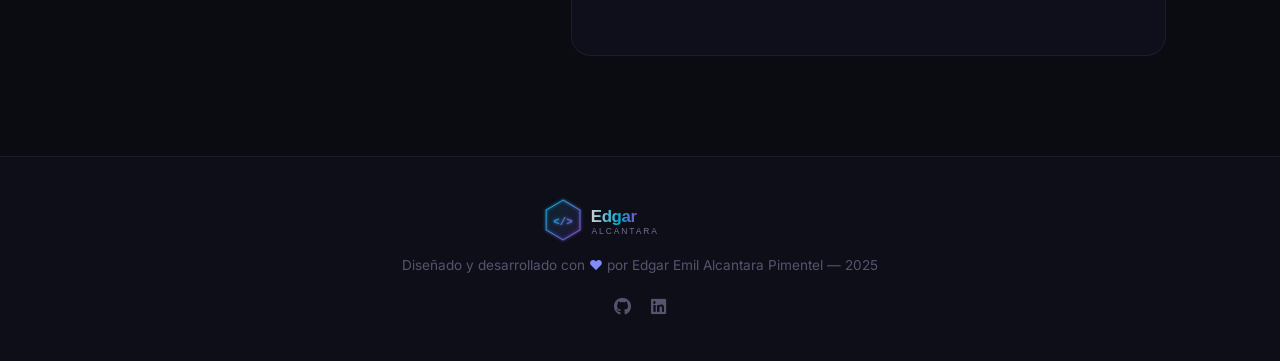
==== commit 60ad86d8: "Redesign: calming indigo palette, custom cursor, blob parallax, multi-dir animations Co-Authored-By:" ====
--- a/index.html
+++ b/index.html
@@ -11,6 +11,8 @@
   <link rel="stylesheet" href="https://cdnjs.cloudflare.com/ajax/libs/font-awesome/6.5.0/css/all.min.css" />
 </head>
 <body>
+  <div class="cursor-dot" id="cursorDot"></div>
+  <div class="cursor-ring" id="cursorRing"></div>
 
   <!-- NAVBAR -->
   <nav class="navbar" id="navbar">
@@ -33,8 +35,8 @@
   <!-- HERO -->
   <section class="hero" id="hero">
     <div class="hero-bg">
-      <div class="blob blob-1"></div>
-      <div class="blob blob-2"></div>
+      <div class="blob blob-1" id="blob1"></div>
+      <div class="blob blob-2" id="blob2"></div>
       <div class="grid-overlay"></div>
     </div>
     <div class="hero-content">
@@ -57,13 +59,13 @@
     <div class="container">
       <h2 class="section-title reveal">Sobre <span class="accent">mí</span></h2>
       <div class="about-grid">
-        <div class="about-img-wrap reveal">
+        <div class="about-img-wrap reveal-left">
           <div class="about-img-frame">
             <div class="about-avatar"><i class="fa-solid fa-user"></i></div>
             <div class="about-badge"><i class="fa-solid fa-code"></i> Disponible</div>
           </div>
         </div>
-        <div class="about-text reveal">
+        <div class="about-text reveal-right">
           <h3>Desarrollador Web &amp; Entusiasta de la Tecnología</h3>
           <p>Soy un desarrollador apasionado por crear soluciones elegantes a problemas complejos. Me especializo en el desarrollo web moderno, con enfoque en rendimiento, accesibilidad y experiencia de usuario.</p>
           <p>Cuando no estoy programando, exploro nuevas tecnologías, contribuyo a proyectos de código abierto y busco siempre aprender algo nuevo cada día.</p>
@@ -104,7 +106,7 @@
       <div class="projects-grid">
 
         <article class="project-card reveal">
-          <div class="project-img" style="--color:#00d4ff"><i class="fa-solid fa-cart-shopping"></i></div>
+          <div class="project-img" style="--color:#60a5fa"><i class="fa-solid fa-cart-shopping"></i></div>
           <div class="project-body">
             <div class="project-tags"><span>React</span><span>Node.js</span><span>MongoDB</span></div>
             <h3>E-Commerce Platform</h3>
@@ -117,7 +119,7 @@
         </article>
 
         <article class="project-card reveal">
-          <div class="project-img" style="--color:#a855f7"><i class="fa-solid fa-brain"></i></div>
+          <div class="project-img" style="--color:#a78bfa"><i class="fa-solid fa-brain"></i></div>
           <div class="project-body">
             <div class="project-tags"><span>Python</span><span>FastAPI</span><span>AI</span></div>
             <h3>AI Task Manager</h3>
@@ -130,7 +132,7 @@
         </article>
 
         <article class="project-card reveal">
-          <div class="project-img" style="--color:#f59e0b"><i class="fa-solid fa-chart-line"></i></div>
+          <div class="project-img" style="--color:#fbbf24"><i class="fa-solid fa-chart-line"></i></div>
           <div class="project-body">
             <div class="project-tags"><span>Vue.js</span><span>D3.js</span><span>REST API</span></div>
             <h3>Dashboard Analytics</h3>
@@ -143,7 +145,7 @@
         </article>
 
         <article class="project-card reveal">
-          <div class="project-img" style="--color:#10b981"><i class="fa-solid fa-comments"></i></div>
+          <div class="project-img" style="--color:#34d399"><i class="fa-solid fa-comments"></i></div>
           <div class="project-body">
             <div class="project-tags"><span>React</span><span>Socket.io</span><span>Express</span></div>
             <h3>Real-Time Chat App</h3>
@@ -156,7 +158,7 @@
         </article>
 
         <article class="project-card reveal">
-          <div class="project-img" style="--color:#ef4444"><i class="fa-solid fa-mobile-screen"></i></div>
+          <div class="project-img" style="--color:#f87171"><i class="fa-solid fa-mobile-screen"></i></div>
           <div class="project-body">
             <div class="project-tags"><span>React Native</span><span>Firebase</span></div>
             <h3>Fitness Tracker</h3>
@@ -169,7 +171,7 @@
         </article>
 
         <article class="project-card reveal">
-          <div class="project-img" style="--color:#00d4ff">
+          <div class="project-img" style="--color:#818cf8">
             <i class="fa-solid fa-dumbbell"></i>
           </div>
           <div class="project-body">
@@ -221,13 +223,13 @@
         </div>
       </a>
       <div class="contact-grid">
-        <div class="contact-info reveal">
+        <div class="contact-info reveal-left">
           <div class="contact-card"><i class="fa-solid fa-envelope"></i><div><span>Email</span><a href="mailto:edgaralcantara0881@gmail.com">edgaralcantara0881@gmail.com</a></div></div>
           <div class="contact-card"><i class="fa-brands fa-github"></i><div><span>GitHub</span><a href="https://github.com/EdgarAlcantara12" target="_blank" rel="noopener">github.com/EdgarAlcantara12</a></div></div>
           <div class="contact-card"><i class="fa-brands fa-linkedin"></i><div><span>LinkedIn</span><a href="https://www.linkedin.com/in/edgar-alcantara-b4911428a/" target="_blank" rel="noopener">linkedin.com/in/edgar-alcantara</a></div></div>
           <div class="contact-card"><i class="fa-solid fa-location-dot"></i><div><span>Ubicación</span><p>República Dominicana</p></div></div>
         </div>
-        <form class="contact-form reveal" id="contactForm" action="https://formspree.io/f/xpqowlog" method="POST" novalidate>
+        <form class="contact-form reveal-right" id="contactForm" action="https://formspree.io/f/xpqowlog" method="POST" novalidate>
           <div class="form-group"><label for="name">Nombre</label><input type="text" id="name" name="name" placeholder="Tu nombre" required /></div>
           <div class="form-group"><label for="email">Email</label><input type="email" id="email" name="email" placeholder="tu@email.com" required /></div>
           <div class="form-group"><label for="subject">Asunto</label><input type="text" id="subject" name="subject" placeholder="Asunto del mensaje" /></div>
--- a/css/style.css
+++ b/css/style.css
@@ -1,18 +1,18 @@
 :root {
-  --bg-900: #0a0a0f;
-  --bg-800: #0f0f1a;
-  --bg-700: #141428;
-  --bg-card: #12121f;
-  --bg-card-hover: #1a1a30;
-  --accent: #00d4ff;
-  --accent-2: #a855f7;
-  --accent-glow: rgba(0, 212, 255, 0.25);
-  --accent-2-glow: rgba(168, 85, 247, 0.2);
-  --text-primary: #f0f0ff;
-  --text-secondary: #8888aa;
-  --text-muted: #555577;
-  --border: rgba(255, 255, 255, 0.07);
-  --border-hover: rgba(0, 212, 255, 0.3);
+  --bg-900: #0b0b12;
+  --bg-800: #0e0e18;
+  --bg-700: #131322;
+  --bg-card: #0f0f1c;
+  --bg-card-hover: #16162a;
+  --accent: #818cf8;
+  --accent-2: #a78bfa;
+  --accent-glow: rgba(129, 140, 248, 0.2);
+  --accent-2-glow: rgba(167, 139, 250, 0.15);
+  --text-primary: #eeeeff;
+  --text-secondary: #8b8baa;
+  --text-muted: #54546e;
+  --border: rgba(255, 255, 255, 0.06);
+  --border-hover: rgba(129, 140, 248, 0.35);
   --radius: 12px;
   --radius-lg: 20px;
   --transition: 0.3s cubic-bezier(0.4, 0, 0.2, 1);
@@ -34,6 +34,36 @@
 a { text-decoration: none; color: inherit; }
 ul { list-style: none; }
 
+/* ── CURSOR ── */
+.cursor-dot, .cursor-ring {
+  position: fixed;
+  border-radius: 50%;
+  pointer-events: none;
+  z-index: 10000;
+  transform: translate(-50%, -50%);
+  top: -100px;
+  left: -100px;
+}
+.cursor-dot {
+  width: 6px;
+  height: 6px;
+  background: var(--accent);
+  transition: background 0.25s, width 0.2s, height 0.2s;
+}
+.cursor-ring {
+  width: 34px;
+  height: 34px;
+  border: 1.5px solid rgba(129, 140, 248, 0.4);
+  transition: width 0.4s cubic-bezier(0.4,0,0.2,1),
+              height 0.4s cubic-bezier(0.4,0,0.2,1),
+              border-color 0.3s,
+              background 0.3s;
+}
+.cursor-ring.hovering { width: 54px; height: 54px; border-color: var(--accent); background: rgba(129,140,248,0.05); }
+.cursor-dot.hovering { background: var(--accent-2); width: 8px; height: 8px; }
+@media (hover: none) { .cursor-dot, .cursor-ring { display: none; } }
+@media (hover: hover) { body { cursor: none; } a, button, [role="button"] { cursor: none; } }
+
 /* Utilities */
 .container { max-width: 1100px; margin: 0 auto; padding: 0 24px; }
 .section { padding: 100px 0; }
@@ -42,43 +72,53 @@
 .accent { color: var(--accent); }
 
 /* Buttons */
-.btn { display: inline-flex; align-items: center; gap: 8px; padding: 12px 28px; border-radius: 8px; font-size: 0.95rem; font-weight: 600; cursor: pointer; transition: var(--transition); border: none; outline: none; }
-.btn-primary { background: linear-gradient(135deg, var(--accent), #0099cc); color: #000; }
+.btn { display: inline-flex; align-items: center; gap: 8px; padding: 12px 28px; border-radius: 8px; font-size: 0.95rem; font-weight: 600; cursor: none; transition: var(--transition); border: none; outline: none; }
+.btn-primary { background: linear-gradient(135deg, var(--accent), #6366f1); color: #fff; }
 .btn-primary:hover { transform: translateY(-2px); box-shadow: 0 8px 30px var(--accent-glow); }
 .btn-outline { background: transparent; color: var(--accent); border: 1.5px solid var(--accent); }
-.btn-outline:hover { background: var(--accent); color: #000; transform: translateY(-2px); box-shadow: 0 8px 30px var(--accent-glow); }
+.btn-outline:hover { background: rgba(129,140,248,0.1); color: var(--accent); transform: translateY(-2px); box-shadow: 0 8px 30px var(--accent-glow); }
 .btn-full { width: 100%; justify-content: center; }
 
 /* Scroll Reveal */
-.reveal { opacity: 0; transform: translateY(30px); transition: opacity 0.7s ease, transform 0.7s ease; }
+.reveal { opacity: 0; transform: translateY(32px); transition: opacity 0.75s ease, transform 0.75s ease; }
 .reveal.visible { opacity: 1; transform: translateY(0); }
+.reveal-left { opacity: 0; transform: translateX(-40px); transition: opacity 0.75s ease, transform 0.75s ease; }
+.reveal-left.visible { opacity: 1; transform: translateX(0); }
+.reveal-right { opacity: 0; transform: translateX(40px); transition: opacity 0.75s ease, transform 0.75s ease; }
+.reveal-right.visible { opacity: 1; transform: translateX(0); }
+.reveal-scale { opacity: 0; transform: scale(0.88); transition: opacity 0.75s ease, transform 0.75s ease; }
+.reveal-scale.visible { opacity: 1; transform: scale(1); }
 
 /* ── NAVBAR ── */
 .navbar { position: fixed; top: 0; width: 100%; z-index: 1000; padding: 16px 0; transition: var(--transition); }
-.navbar.scrolled { background: rgba(10,10,15,0.85); backdrop-filter: blur(20px); border-bottom: 1px solid var(--border); padding: 10px 0; }
+.navbar.scrolled { background: rgba(11,11,18,0.88); backdrop-filter: blur(20px); border-bottom: 1px solid var(--border); padding: 10px 0; }
 .nav-container { max-width: 1100px; margin: 0 auto; padding: 0 24px; display: flex; align-items: center; justify-content: space-between; }
 .nav-logo { display: flex; align-items: center; }
 .logo-img { height: 42px; width: auto; display: block; transition: filter var(--transition), transform var(--transition); }
 .nav-logo:hover .logo-img { filter: brightness(1.2); transform: scale(1.03); }
 .nav-links { display: flex; gap: 36px; }
 .nav-links a { color: var(--text-secondary); font-size: 0.9rem; font-weight: 500; transition: color var(--transition); position: relative; }
-.nav-links a::after { content: ''; position: absolute; bottom: -4px; left: 0; width: 0; height: 2px; background: var(--accent); transition: width var(--transition); }
-.nav-links a:hover { color: var(--text-primary); }
-.nav-links a:hover::after { width: 100%; }
-.nav-toggle { display: none; flex-direction: column; gap: 5px; background: none; border: none; cursor: pointer; padding: 4px; }
+.nav-links a::after { content: ''; position: absolute; bottom: -4px; left: 0; width: 0; height: 2px; background: linear-gradient(90deg, var(--accent), var(--accent-2)); transition: width var(--transition); border-radius: 2px; }
+.nav-links a:hover, .nav-links a.active { color: var(--text-primary); }
+.nav-links a:hover::after, .nav-links a.active::after { width: 100%; }
+.nav-toggle { display: none; flex-direction: column; gap: 5px; background: none; border: none; cursor: none; padding: 4px; }
 .nav-toggle span { display: block; width: 24px; height: 2px; background: var(--text-primary); border-radius: 2px; transition: var(--transition); }
 
 /* ── HERO ── */
 .hero { min-height: 100vh; display: flex; align-items: center; justify-content: center; position: relative; overflow: hidden; padding: 100px 24px 60px; }
 .hero-bg { position: absolute; inset: 0; pointer-events: none; }
-.blob { position: absolute; border-radius: 50%; filter: blur(80px); opacity: 0.15; animation: blobFloat 8s ease-in-out infinite; }
+.blob { position: absolute; border-radius: 50%; filter: blur(90px); opacity: 0.12; animation: blobFloat 9s ease-in-out infinite; }
 .blob-1 { width: 600px; height: 600px; background: var(--accent); top: -200px; right: -100px; }
-.blob-2 { width: 500px; height: 500px; background: var(--accent-2); bottom: -150px; left: -100px; animation-delay: -4s; }
-@keyframes blobFloat { 0%,100%{transform:translate(0,0) scale(1)} 33%{transform:translate(30px,-30px) scale(1.05)} 66%{transform:translate(-20px,20px) scale(0.95)} }
-.grid-overlay { position: absolute; inset: 0; background-image: linear-gradient(rgba(0,212,255,.03) 1px,transparent 1px),linear-gradient(90deg,rgba(0,212,255,.03) 1px,transparent 1px); background-size: 60px 60px; }
+.blob-2 { width: 500px; height: 500px; background: var(--accent-2); bottom: -150px; left: -100px; animation-delay: -4.5s; }
+@keyframes blobFloat {
+  0%,100% { transform: translate(0,0) scale(1); }
+  33%      { transform: translate(28px,-28px) scale(1.04); }
+  66%      { transform: translate(-18px,22px) scale(0.96); }
+}
+.grid-overlay { position: absolute; inset: 0; background-image: linear-gradient(rgba(129,140,248,.025) 1px,transparent 1px),linear-gradient(90deg,rgba(129,140,248,.025) 1px,transparent 1px); background-size: 60px 60px; }
 .hero-content { max-width: 720px; text-align: center; position: relative; z-index: 1; }
 .hero-greeting { font-family: 'Fira Code', monospace; color: var(--accent); font-size: 1rem; letter-spacing: 0.08em; text-transform: uppercase; margin-bottom: 12px; }
-.hero-name { font-size: clamp(3.5rem,8vw,6.5rem); font-weight: 900; line-height: 1; letter-spacing: -0.04em; background: linear-gradient(135deg,#fff 0%,var(--accent) 60%,var(--accent-2) 100%); -webkit-background-clip: text; -webkit-text-fill-color: transparent; background-clip: text; margin-bottom: 20px; }
+.hero-name { font-size: clamp(3.5rem,8vw,6.5rem); font-weight: 900; line-height: 1; letter-spacing: -0.04em; background: linear-gradient(135deg,#fff 0%,var(--accent) 55%,var(--accent-2) 100%); -webkit-background-clip: text; -webkit-text-fill-color: transparent; background-clip: text; margin-bottom: 20px; }
 .hero-title { font-size: clamp(1.1rem,2.5vw,1.5rem); color: var(--text-secondary); font-weight: 400; margin-bottom: 24px; min-height: 2rem; font-family: 'Fira Code', monospace; }
 .typed-text { color: var(--accent-2); }
 .cursor { color: var(--accent); animation: blink 1s infinite; }
@@ -94,9 +134,10 @@
 .about-grid { display: grid; grid-template-columns: 1fr 2fr; gap: 60px; align-items: center; }
 .about-img-wrap { display: flex; justify-content: center; }
 .about-img-frame { position: relative; width: 280px; height: 280px; }
-.about-avatar { width: 100%; height: 100%; border-radius: var(--radius-lg); background: linear-gradient(135deg,var(--bg-700),var(--bg-card)); border: 1.5px solid var(--border); display: flex; align-items: center; justify-content: center; font-size: 7rem; color: var(--text-muted); position: relative; overflow: hidden; }
-.about-avatar::before { content: ''; position: absolute; inset: 0; background: linear-gradient(135deg,var(--accent-glow),var(--accent-2-glow)); opacity: 0.4; }
-.about-badge { position: absolute; bottom: -12px; right: -12px; background: linear-gradient(135deg,var(--accent),#0099cc); color: #000; font-size: 0.78rem; font-weight: 700; padding: 8px 16px; border-radius: 40px; display: flex; align-items: center; gap: 6px; }
+.about-avatar { width: 100%; height: 100%; border-radius: var(--radius-lg); background: linear-gradient(135deg,var(--bg-700),var(--bg-card)); border: 1.5px solid var(--border); display: flex; align-items: center; justify-content: center; font-size: 7rem; color: var(--text-muted); position: relative; overflow: hidden; animation: floatAvatar 5s ease-in-out infinite; }
+.about-avatar::before { content: ''; position: absolute; inset: 0; background: linear-gradient(135deg,var(--accent-glow),var(--accent-2-glow)); opacity: 0.5; }
+@keyframes floatAvatar { 0%,100%{transform:translateY(0)} 50%{transform:translateY(-10px)} }
+.about-badge { position: absolute; bottom: -12px; right: -12px; background: linear-gradient(135deg,var(--accent),#6366f1); color: #fff; font-size: 0.78rem; font-weight: 700; padding: 8px 16px; border-radius: 40px; display: flex; align-items: center; gap: 6px; }
 .about-text h3 { font-size: 1.5rem; font-weight: 700; margin-bottom: 16px; }
 .about-text p { color: var(--text-secondary); margin-bottom: 16px; line-height: 1.8; }
 .about-stats { display: flex; gap: 32px; margin: 32px 0; }
@@ -108,26 +149,29 @@
 .skills { background: var(--bg-900); }
 .skills-grid { display: grid; grid-template-columns: repeat(auto-fill,minmax(220px,1fr)); gap: 20px; }
 .skill-card { background: var(--bg-card); border: 1px solid var(--border); border-radius: var(--radius); padding: 28px 24px; transition: var(--transition); position: relative; overflow: hidden; }
-.skill-card::before { content: ''; position: absolute; top: 0; left: 0; right: 0; height: 2px; background: linear-gradient(90deg,var(--accent),var(--accent-2)); transform: scaleX(0); transition: transform var(--transition); }
+.skill-card::before { content: ''; position: absolute; top: 0; left: 0; right: 0; height: 2px; background: linear-gradient(90deg,var(--accent),var(--accent-2)); transform: scaleX(0); transition: transform 0.4s cubic-bezier(0.4,0,0.2,1); }
 .skill-card:hover { border-color: var(--border-hover); transform: translateY(-4px); box-shadow: var(--shadow-accent); }
 .skill-card:hover::before { transform: scaleX(1); }
 .skill-icon { font-size: 2.5rem; margin-bottom: 14px; width: 52px; height: 52px; display: flex; align-items: center; justify-content: center; border-radius: 10px; }
-.skill-icon.html{color:#e34f26;background:rgba(227,79,38,.1)} .skill-icon.css{color:#264de4;background:rgba(38,77,228,.1)} .skill-icon.js{color:#f7df1e;background:rgba(247,223,30,.1)} .skill-icon.react{color:#61dafb;background:rgba(97,218,251,.1)} .skill-icon.node{color:#68a063;background:rgba(104,160,99,.1)} .skill-icon.python{color:#3776ab;background:rgba(55,118,171,.1)} .skill-icon.git{color:#f05032;background:rgba(240,80,50,.1)} .skill-icon.db{color:var(--accent-2);background:rgba(168,85,247,.1)}
+.skill-icon.html{color:#e34f26;background:rgba(227,79,38,.1)} .skill-icon.css{color:#6585e8;background:rgba(101,133,232,.1)} .skill-icon.js{color:#e8d44d;background:rgba(232,212,77,.1)} .skill-icon.react{color:#7dd3fc;background:rgba(125,211,252,.1)} .skill-icon.node{color:#6db860;background:rgba(109,184,96,.1)} .skill-icon.python{color:#5b8fbf;background:rgba(91,143,191,.1)} .skill-icon.git{color:#e06b5a;background:rgba(224,107,90,.1)} .skill-icon.db{color:var(--accent-2);background:rgba(167,139,250,.1)}
 .skill-card h4 { font-size: 0.95rem; font-weight: 600; margin-bottom: 14px; }
 .skill-bar { height: 4px; background: var(--border); border-radius: 4px; overflow: hidden; margin-bottom: 6px; }
-.skill-fill { height: 100%; background: linear-gradient(90deg,var(--accent),var(--accent-2)); border-radius: 4px; width: 0%; transition: width 1.2s cubic-bezier(0.4,0,0.2,1); }
+.skill-fill { height: 100%; background: linear-gradient(90deg,var(--accent),var(--accent-2)); border-radius: 4px; width: 0%; transition: width 1.3s cubic-bezier(0.4,0,0.2,1); position: relative; overflow: hidden; }
+.skill-fill::after { content: ''; position: absolute; inset: 0; background: linear-gradient(90deg,transparent 0%,rgba(255,255,255,0.25) 50%,transparent 100%); background-size: 200% 100%; animation: shimmer 2.5s ease-in-out infinite; }
+@keyframes shimmer { 0%{background-position:-200% center} 100%{background-position:200% center} }
 .skill-pct { font-size: 0.75rem; color: var(--text-muted); font-family: 'Fira Code', monospace; }
 
 /* ── PROJECTS ── */
 .projects { background: var(--bg-800); }
 .projects-grid { display: grid; grid-template-columns: repeat(auto-fill,minmax(320px,1fr)); gap: 24px; }
-.project-card { background: var(--bg-card); border: 1px solid var(--border); border-radius: var(--radius-lg); overflow: hidden; transition: var(--transition); display: flex; flex-direction: column; }
-.project-card:hover { transform: translateY(-6px); border-color: var(--border-hover); box-shadow: 0 20px 60px rgba(0,0,0,.4); }
-.project-img { height: 180px; background: linear-gradient(135deg,color-mix(in srgb,var(--color) 15%,transparent),color-mix(in srgb,var(--color) 5%,transparent)); display: flex; align-items: center; justify-content: center; font-size: 4rem; color: var(--color); position: relative; overflow: hidden; border-bottom: 1px solid var(--border); }
-.project-img::before { content: ''; position: absolute; inset: 0; background: radial-gradient(circle at 50% 50%,color-mix(in srgb,var(--color) 20%,transparent),transparent 70%); }
+.project-card { background: var(--bg-card); border: 1px solid var(--border); border-radius: var(--radius-lg); overflow: hidden; transition: transform 0.4s cubic-bezier(0.4,0,0.2,1), border-color var(--transition), box-shadow 0.4s; display: flex; flex-direction: column; }
+.project-card:hover { transform: translateY(-8px); border-color: var(--border-hover); box-shadow: 0 24px 64px rgba(0,0,0,.45); }
+.project-img { height: 180px; background: linear-gradient(135deg,color-mix(in srgb,var(--color) 14%,transparent),color-mix(in srgb,var(--color) 4%,transparent)); display: flex; align-items: center; justify-content: center; font-size: 4rem; color: var(--color); position: relative; overflow: hidden; border-bottom: 1px solid var(--border); transition: filter 0.4s; }
+.project-img::before { content: ''; position: absolute; inset: 0; background: radial-gradient(circle at 50% 50%,color-mix(in srgb,var(--color) 18%,transparent),transparent 70%); }
+.project-card:hover .project-img { filter: brightness(1.1); }
 .project-body { padding: 24px; flex: 1; display: flex; flex-direction: column; }
 .project-tags { display: flex; gap: 8px; flex-wrap: wrap; margin-bottom: 14px; }
-.project-tags span { font-size: 0.72rem; font-weight: 600; padding: 3px 10px; border-radius: 40px; background: rgba(0,212,255,.08); color: var(--accent); border: 1px solid rgba(0,212,255,.15); font-family: 'Fira Code', monospace; }
+.project-tags span { font-size: 0.72rem; font-weight: 600; padding: 3px 10px; border-radius: 40px; background: rgba(129,140,248,.07); color: var(--accent); border: 1px solid rgba(129,140,248,.14); font-family: 'Fira Code', monospace; }
 .project-body h3 { font-size: 1.1rem; font-weight: 700; margin-bottom: 10px; }
 .project-body p { color: var(--text-secondary); font-size: 0.9rem; line-height: 1.7; flex: 1; margin-bottom: 20px; }
 .project-links { display: flex; gap: 12px; margin-top: auto; }
@@ -136,19 +180,19 @@
 
 /* ── CONTACT ── */
 .contact { background: var(--bg-900); }
-.diagnostico-banner { position: relative; display: flex; align-items: flex-start; gap: 24px; background: var(--bg-card); border: 1px solid rgba(0,212,255,0.25); border-radius: var(--radius-lg); padding: 36px 32px; margin-bottom: 40px; text-decoration: none; transition: var(--transition); overflow: hidden; cursor: pointer; }
-.diagnostico-banner:hover { border-color: rgba(0,212,255,0.6); transform: translateY(-3px); box-shadow: 0 20px 60px rgba(0,212,255,0.1); }
-.diagnostico-banner:hover .diagnostico-banner-btn { background: var(--accent); color: #000; gap: 10px; }
-.diagnostico-banner-glow { position: absolute; top: -60px; right: -60px; width: 220px; height: 220px; background: radial-gradient(circle, rgba(0,212,255,0.12), transparent 70%); pointer-events: none; }
+.diagnostico-banner { position: relative; display: flex; align-items: flex-start; gap: 24px; background: var(--bg-card); border: 1px solid rgba(129,140,248,0.2); border-radius: var(--radius-lg); padding: 36px 32px; margin-bottom: 40px; text-decoration: none; transition: var(--transition); overflow: hidden; cursor: none; }
+.diagnostico-banner:hover { border-color: rgba(129,140,248,0.5); transform: translateY(-3px); box-shadow: 0 20px 60px rgba(129,140,248,0.08); }
+.diagnostico-banner:hover .diagnostico-banner-btn { background: var(--accent); color: #fff; gap: 10px; }
+.diagnostico-banner-glow { position: absolute; top: -60px; right: -60px; width: 220px; height: 220px; background: radial-gradient(circle, rgba(129,140,248,0.1), transparent 70%); pointer-events: none; }
 .diagnostico-banner-icon { font-size: 2.5rem; flex-shrink: 0; margin-top: 2px; }
 .diagnostico-banner-body { flex: 1; display: flex; flex-direction: column; gap: 8px; }
 .diagnostico-banner-eyebrow { font-size: 0.75rem; font-weight: 600; color: var(--accent); text-transform: uppercase; letter-spacing: 0.1em; }
 .diagnostico-banner-title { font-size: 1.3rem; font-weight: 700; color: var(--text-primary); line-height: 1.2; }
 .diagnostico-banner-desc { font-size: 0.875rem; color: var(--text-secondary); line-height: 1.6; max-width: 420px; }
-.diagnostico-banner-btn { display: inline-flex; align-items: center; gap: 8px; margin-top: 12px; background: rgba(0,212,255,0.1); border: 1px solid rgba(0,212,255,0.35); color: var(--accent); font-size: 0.875rem; font-weight: 700; padding: 10px 20px; border-radius: 100px; width: fit-content; transition: var(--transition); }
+.diagnostico-banner-btn { display: inline-flex; align-items: center; gap: 8px; margin-top: 12px; background: rgba(129,140,248,0.1); border: 1px solid rgba(129,140,248,0.3); color: var(--accent); font-size: 0.875rem; font-weight: 700; padding: 10px 20px; border-radius: 100px; width: fit-content; transition: var(--transition); }
 .diagnostico-banner-steps { display: flex; flex-direction: column; gap: 10px; flex-shrink: 0; padding-left: 24px; border-left: 1px solid var(--border); }
 .diag-step { display: flex; align-items: center; gap: 8px; }
-.diag-step span { font-size: 0.7rem; font-weight: 700; color: var(--accent); opacity: 0.7; width: 18px; }
+.diag-step span { font-size: 0.7rem; font-weight: 700; color: var(--accent); opacity: 0.65; width: 18px; }
 .diag-step p { font-size: 0.78rem; color: var(--text-secondary); white-space: nowrap; }
 @media (max-width: 768px) { .diagnostico-banner { flex-direction: column; } .diagnostico-banner-steps { flex-direction: row; flex-wrap: wrap; border-left: none; border-top: 1px solid var(--border); padding-left: 0; padding-top: 16px; width: 100%; } }
 .contact-grid { display: grid; grid-template-columns: 1fr 1.5fr; gap: 60px; align-items: start; }
@@ -163,25 +207,25 @@
 .form-group { display: flex; flex-direction: column; gap: 8px; }
 .form-group label { font-size: 0.85rem; font-weight: 600; color: var(--text-secondary); }
 .form-group input, .form-group textarea { background: var(--bg-800); border: 1px solid var(--border); border-radius: 8px; padding: 12px 16px; color: var(--text-primary); font-family: 'Inter', sans-serif; font-size: 0.95rem; transition: var(--transition); resize: vertical; outline: none; }
-.form-group input:focus, .form-group textarea:focus { border-color: var(--accent); background: var(--bg-700); box-shadow: 0 0 0 3px rgba(0,212,255,.1); }
+.form-group input:focus, .form-group textarea:focus { border-color: var(--accent); background: var(--bg-700); box-shadow: 0 0 0 3px rgba(129,140,248,.1); }
 .form-group input::placeholder, .form-group textarea::placeholder { color: var(--text-muted); }
 .form-status { font-size: 0.9rem; text-align: center; min-height: 24px; }
-.form-status.success{color:#10b981} .form-status.error{color:#ef4444}
+.form-status.success{color:#6ee7b7} .form-status.error{color:#fca5a5}
 
 /* ── FOOTER ── */
 .footer { background: var(--bg-800); border-top: 1px solid var(--border); padding: 40px 0; text-align: center; }
 .footer .container { display: flex; flex-direction: column; align-items: center; gap: 12px; }
-.footer-logo-img { height: 46px; width: auto; opacity: 0.85; transition: opacity var(--transition); }
+.footer-logo-img { height: 46px; width: auto; opacity: 0.8; transition: opacity var(--transition); }
 .footer-logo-img:hover { opacity: 1; }
 .footer-copy { color: var(--text-muted); font-size: 0.85rem; }
 .footer-socials { display: flex; gap: 20px; margin-top: 4px; }
-.footer-socials a { font-size: 1.1rem; color: var(--text-muted); transition: color var(--transition),transform var(--transition); }
+.footer-socials a { font-size: 1.1rem; color: var(--text-muted); transition: color var(--transition), transform var(--transition); }
 .footer-socials a:hover { color: var(--accent); transform: translateY(-3px); }
 
 /* ── BACK TO TOP ── */
-.back-to-top { position: fixed; bottom: 28px; right: 28px; width: 44px; height: 44px; border-radius: 50%; background: linear-gradient(135deg,var(--accent),#0099cc); color: #000; font-size: 1rem; border: none; cursor: pointer; display: flex; align-items: center; justify-content: center; opacity: 0; pointer-events: none; transform: translateY(10px); transition: var(--transition); z-index: 999; box-shadow: 0 4px 20px var(--accent-glow); }
+.back-to-top { position: fixed; bottom: 28px; right: 28px; width: 44px; height: 44px; border-radius: 50%; background: linear-gradient(135deg,var(--accent),#6366f1); color: #fff; font-size: 1rem; border: none; cursor: none; display: flex; align-items: center; justify-content: center; opacity: 0; pointer-events: none; transform: translateY(10px); transition: var(--transition); z-index: 999; box-shadow: 0 4px 20px var(--accent-glow); }
 .back-to-top.visible { opacity: 1; pointer-events: all; transform: translateY(0); }
-.back-to-top:hover { transform: translateY(-3px); }
+.back-to-top:hover { transform: translateY(-3px); box-shadow: 0 8px 30px var(--accent-glow); }
 
 /* ── RESPONSIVE ── */
 @media (max-width: 900px) {
@@ -190,7 +234,7 @@
   .contact-grid { grid-template-columns: 1fr; }
 }
 @media (max-width: 768px) {
-  .nav-links { display: none; position: fixed; inset: 0; background: rgba(10,10,15,.97); flex-direction: column; align-items: center; justify-content: center; gap: 40px; z-index: 999; }
+  .nav-links { display: none; position: fixed; inset: 0; background: rgba(11,11,18,.97); flex-direction: column; align-items: center; justify-content: center; gap: 40px; z-index: 999; }
   .nav-links.open { display: flex; }
   .nav-links a { font-size: 1.3rem; }
   .nav-toggle { display: flex; z-index: 1000; }
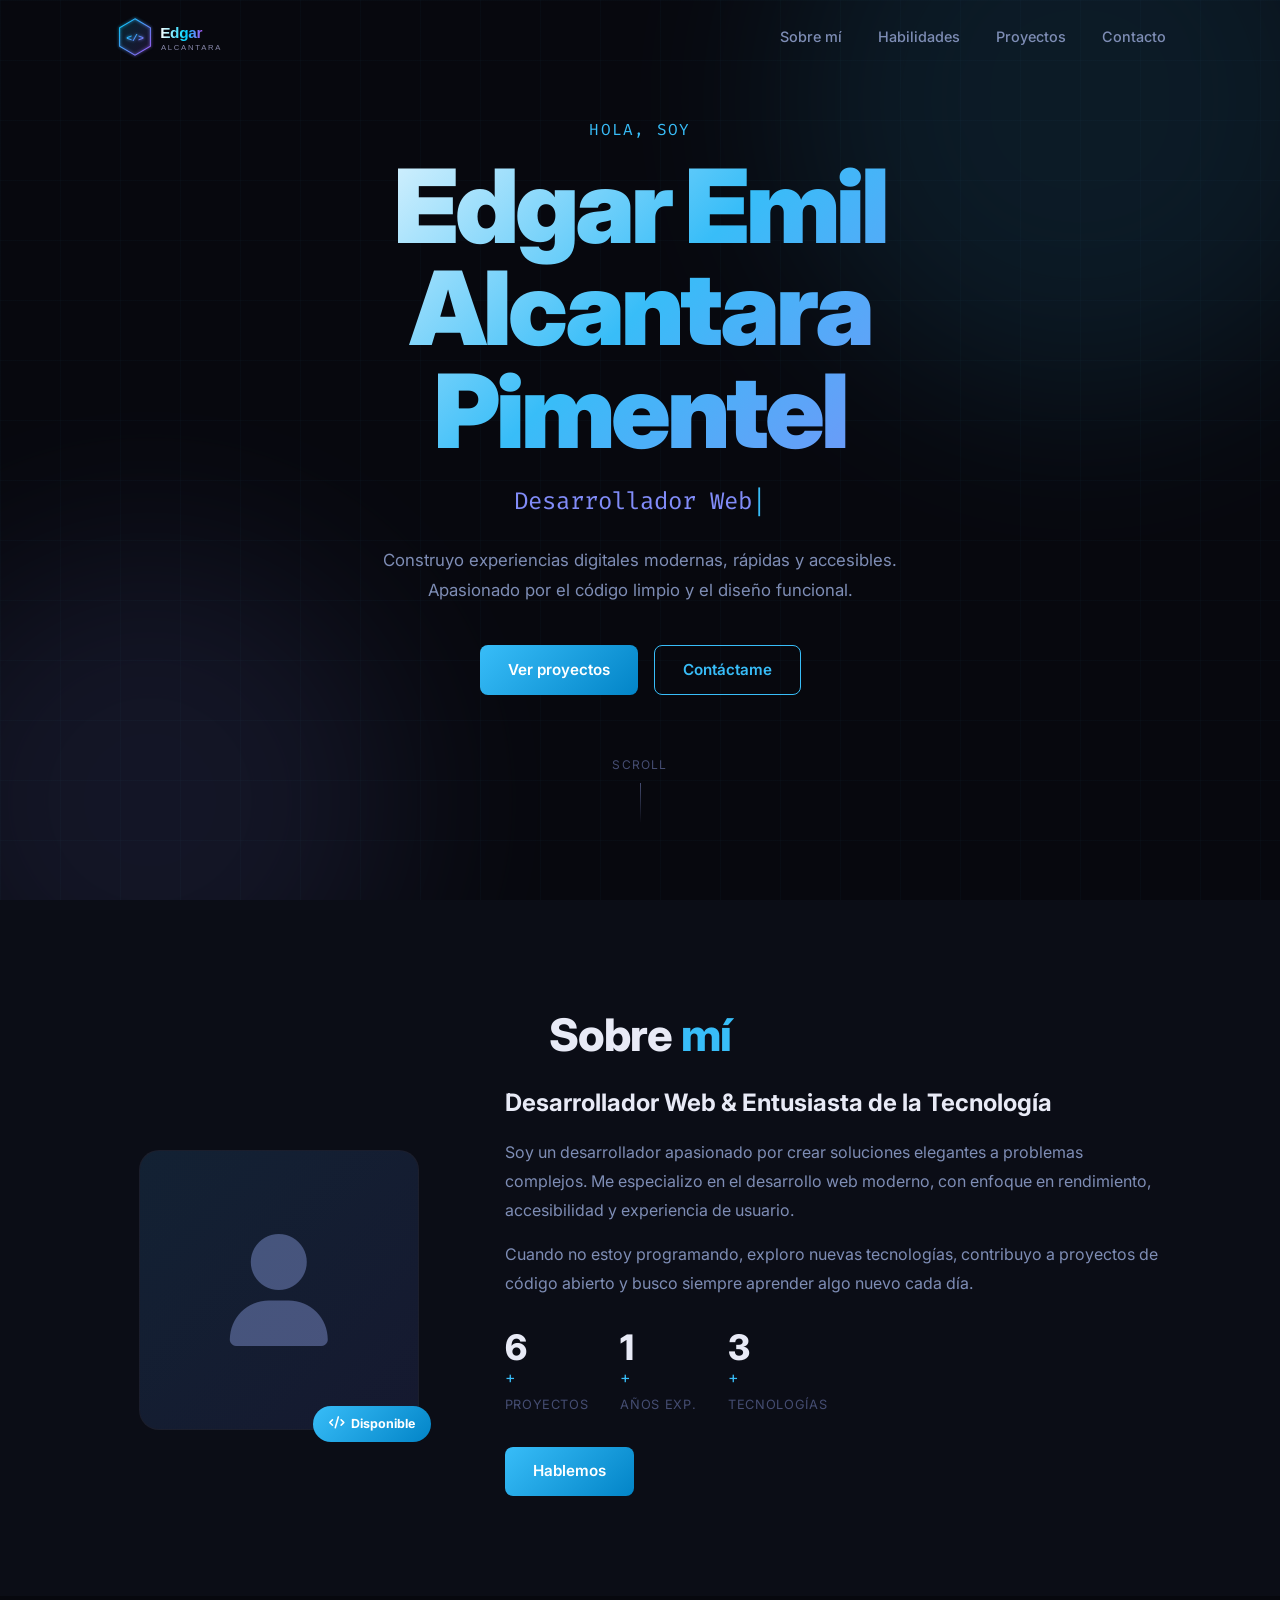
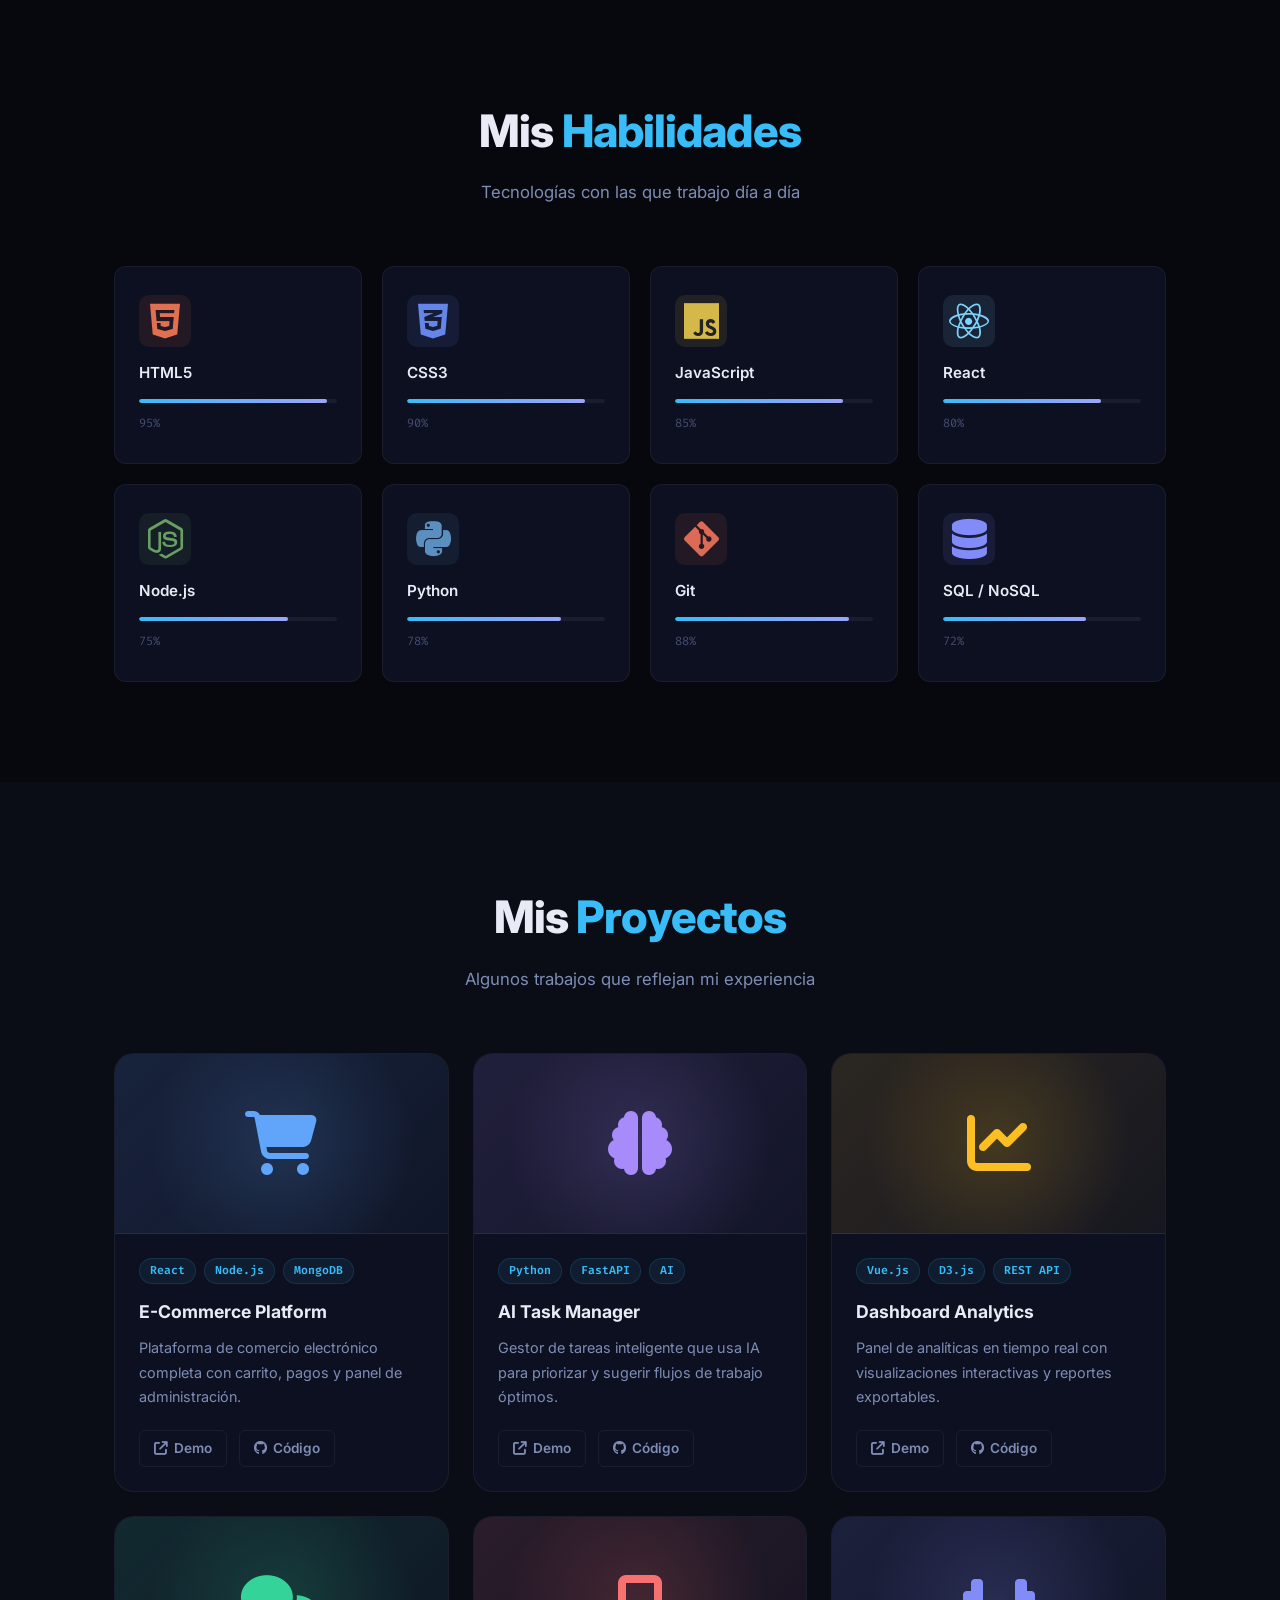
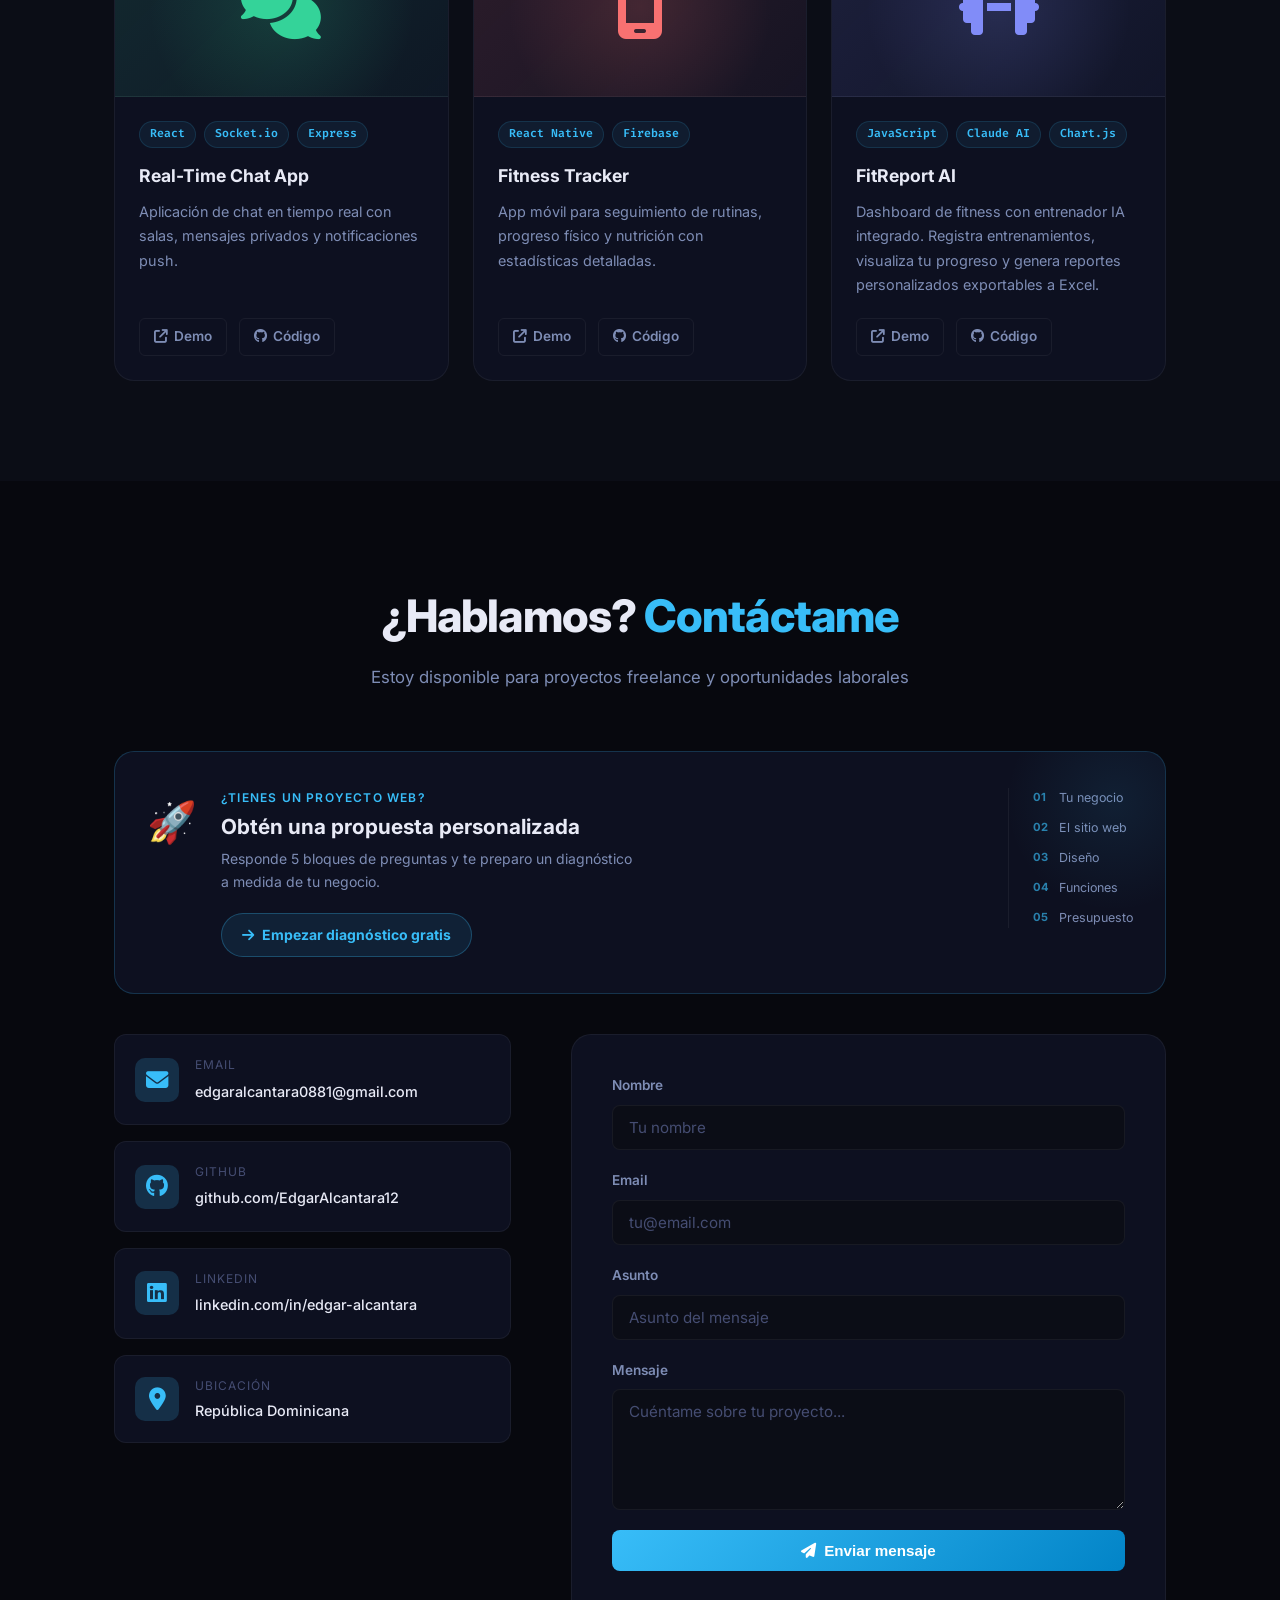
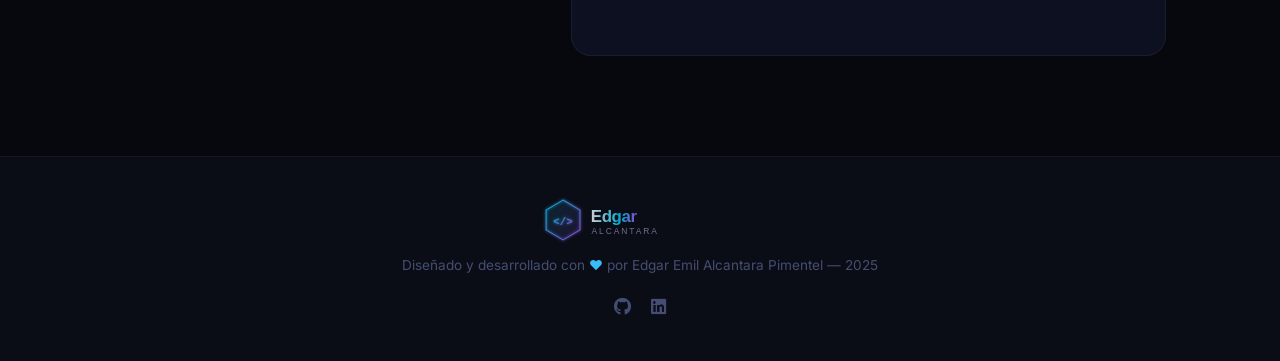
==== commit 633ab84c: "Add particle canvas, sky-blue palette, fluid dual-lerp cursor Co-Authored-By: Claude Sonnet 4.6 <nor" ====
--- a/index.html
+++ b/index.html
@@ -35,6 +35,7 @@
   <!-- HERO -->
   <section class="hero" id="hero">
     <div class="hero-bg">
+      <canvas id="bgCanvas"></canvas>
       <div class="blob blob-1" id="blob1"></div>
       <div class="blob blob-2" id="blob2"></div>
       <div class="grid-overlay"></div>
@@ -43,7 +44,7 @@
       <p class="hero-greeting reveal">Hola, soy</p>
       <h1 class="hero-name reveal">Edgar Emil<br>Alcantara Pimentel</h1>
       <div class="hero-title reveal">
-        <span class="typed-text" id="typedText"></span><span class="cursor">|</span>
+        <span class="typed-text" id="typedText"></span><span class="cursor-blink">|</span>
       </div>
       <p class="hero-desc reveal">Construyo experiencias digitales modernas, rápidas y accesibles.<br />Apasionado por el código limpio y el diseño funcional.</p>
       <div class="hero-cta reveal">
--- a/css/style.css
+++ b/css/style.css
@@ -1,97 +1,75 @@
 :root {
-  --bg-900: #0b0b12;
-  --bg-800: #0e0e18;
-  --bg-700: #131322;
-  --bg-card: #0f0f1c;
-  --bg-card-hover: #16162a;
-  --accent: #818cf8;
-  --accent-2: #a78bfa;
-  --accent-glow: rgba(129, 140, 248, 0.2);
-  --accent-2-glow: rgba(167, 139, 250, 0.15);
-  --text-primary: #eeeeff;
-  --text-secondary: #8b8baa;
-  --text-muted: #54546e;
-  --border: rgba(255, 255, 255, 0.06);
-  --border-hover: rgba(129, 140, 248, 0.35);
-  --radius: 12px;
+  --bg-900: #07080e;
+  --bg-800: #0b0d16;
+  --bg-700: #0f1220;
+  --bg-card: #0d1020;
+  --bg-card-hover: #131628;
+  --accent:   #38bdf8;
+  --accent-2: #818cf8;
+  --accent-glow:   rgba(56, 189, 248, 0.18);
+  --accent-2-glow: rgba(129, 140, 248, 0.14);
+  --text-primary:   #e8eaf6;
+  --text-secondary: #7e8db5;
+  --text-muted:     #454d72;
+  --border:       rgba(255, 255, 255, 0.055);
+  --border-hover: rgba(56, 189, 248, 0.3);
+  --radius:    12px;
   --radius-lg: 20px;
   --transition: 0.3s cubic-bezier(0.4, 0, 0.2, 1);
   --shadow-accent: 0 0 40px var(--accent-glow);
 }
 
 *, *::before, *::after { box-sizing: border-box; margin: 0; padding: 0; }
-
 html { scroll-behavior: smooth; scroll-padding-top: 70px; }
-
-body {
-  font-family: 'Inter', sans-serif;
-  background: var(--bg-900);
-  color: var(--text-primary);
-  line-height: 1.6;
-  overflow-x: hidden;
-}
-
+body { font-family: 'Inter', sans-serif; background: var(--bg-900); color: var(--text-primary); line-height: 1.6; overflow-x: hidden; }
 a { text-decoration: none; color: inherit; }
 ul { list-style: none; }
 
 /* ── CURSOR ── */
 .cursor-dot, .cursor-ring {
-  position: fixed;
-  border-radius: 50%;
-  pointer-events: none;
-  z-index: 10000;
-  transform: translate(-50%, -50%);
-  top: -100px;
-  left: -100px;
+  position: fixed; border-radius: 50%; pointer-events: none;
+  z-index: 10000; transform: translate(-50%,-50%); top: -100px; left: -100px;
 }
 .cursor-dot {
-  width: 6px;
-  height: 6px;
-  background: var(--accent);
+  width: 6px; height: 6px; background: var(--accent);
   transition: background 0.25s, width 0.2s, height 0.2s;
 }
 .cursor-ring {
-  width: 34px;
-  height: 34px;
-  border: 1.5px solid rgba(129, 140, 248, 0.4);
+  width: 34px; height: 34px; border: 1.5px solid rgba(56,189,248,0.4);
   transition: width 0.4s cubic-bezier(0.4,0,0.2,1),
               height 0.4s cubic-bezier(0.4,0,0.2,1),
-              border-color 0.3s,
-              background 0.3s;
-}
-.cursor-ring.hovering { width: 54px; height: 54px; border-color: var(--accent); background: rgba(129,140,248,0.05); }
-.cursor-dot.hovering { background: var(--accent-2); width: 8px; height: 8px; }
-@media (hover: none) { .cursor-dot, .cursor-ring { display: none; } }
+              border-color 0.3s, background 0.3s;
+}
+.cursor-ring.hovering { width: 54px; height: 54px; border-color: var(--accent); background: rgba(56,189,248,0.05); }
+.cursor-dot.hovering  { background: var(--accent-2); width: 8px; height: 8px; }
+@media (hover: none)  { .cursor-dot, .cursor-ring { display: none; } }
 @media (hover: hover) { body { cursor: none; } a, button, [role="button"] { cursor: none; } }
 
 /* Utilities */
-.container { max-width: 1100px; margin: 0 auto; padding: 0 24px; }
-.section { padding: 100px 0; }
-.section-title { font-size: clamp(2rem, 4vw, 2.8rem); font-weight: 800; text-align: center; margin-bottom: 12px; letter-spacing: -0.02em; }
-.section-sub { text-align: center; color: var(--text-secondary); font-size: 1.05rem; margin-bottom: 60px; }
-.accent { color: var(--accent); }
+.container    { max-width: 1100px; margin: 0 auto; padding: 0 24px; }
+.section      { padding: 100px 0; }
+.section-title{ font-size: clamp(2rem,4vw,2.8rem); font-weight: 800; text-align: center; margin-bottom: 12px; letter-spacing: -0.02em; }
+.section-sub  { text-align: center; color: var(--text-secondary); font-size: 1.05rem; margin-bottom: 60px; }
+.accent       { color: var(--accent); }
 
 /* Buttons */
 .btn { display: inline-flex; align-items: center; gap: 8px; padding: 12px 28px; border-radius: 8px; font-size: 0.95rem; font-weight: 600; cursor: none; transition: var(--transition); border: none; outline: none; }
-.btn-primary { background: linear-gradient(135deg, var(--accent), #6366f1); color: #fff; }
-.btn-primary:hover { transform: translateY(-2px); box-shadow: 0 8px 30px var(--accent-glow); }
-.btn-outline { background: transparent; color: var(--accent); border: 1.5px solid var(--accent); }
-.btn-outline:hover { background: rgba(129,140,248,0.1); color: var(--accent); transform: translateY(-2px); box-shadow: 0 8px 30px var(--accent-glow); }
-.btn-full { width: 100%; justify-content: center; }
+.btn-primary  { background: linear-gradient(135deg, var(--accent), #0284c7); color: #fff; }
+.btn-primary:hover  { transform: translateY(-2px); box-shadow: 0 8px 30px var(--accent-glow); }
+.btn-outline  { background: transparent; color: var(--accent); border: 1.5px solid var(--accent); }
+.btn-outline:hover  { background: rgba(56,189,248,0.1); transform: translateY(-2px); box-shadow: 0 8px 30px var(--accent-glow); }
+.btn-full     { width: 100%; justify-content: center; }
 
 /* Scroll Reveal */
-.reveal { opacity: 0; transform: translateY(32px); transition: opacity 0.75s ease, transform 0.75s ease; }
-.reveal.visible { opacity: 1; transform: translateY(0); }
-.reveal-left { opacity: 0; transform: translateX(-40px); transition: opacity 0.75s ease, transform 0.75s ease; }
-.reveal-left.visible { opacity: 1; transform: translateX(0); }
-.reveal-right { opacity: 0; transform: translateX(40px); transition: opacity 0.75s ease, transform 0.75s ease; }
-.reveal-right.visible { opacity: 1; transform: translateX(0); }
-.reveal-scale { opacity: 0; transform: scale(0.88); transition: opacity 0.75s ease, transform 0.75s ease; }
-.reveal-scale.visible { opacity: 1; transform: scale(1); }
+.reveal        { opacity: 0; transform: translateY(32px);  transition: opacity 0.75s ease, transform 0.75s ease; }
+.reveal-left   { opacity: 0; transform: translateX(-40px); transition: opacity 0.75s ease, transform 0.75s ease; }
+.reveal-right  { opacity: 0; transform: translateX(40px);  transition: opacity 0.75s ease, transform 0.75s ease; }
+.reveal-scale  { opacity: 0; transform: scale(0.88);       transition: opacity 0.75s ease, transform 0.75s ease; }
+.reveal.visible, .reveal-left.visible, .reveal-right.visible, .reveal-scale.visible { opacity: 1; transform: none; }
 
 /* ── NAVBAR ── */
 .navbar { position: fixed; top: 0; width: 100%; z-index: 1000; padding: 16px 0; transition: var(--transition); }
-.navbar.scrolled { background: rgba(11,11,18,0.88); backdrop-filter: blur(20px); border-bottom: 1px solid var(--border); padding: 10px 0; }
+.navbar.scrolled { background: rgba(7,8,14,0.88); backdrop-filter: blur(20px); border-bottom: 1px solid var(--border); padding: 10px 0; }
 .nav-container { max-width: 1100px; margin: 0 auto; padding: 0 24px; display: flex; align-items: center; justify-content: space-between; }
 .nav-logo { display: flex; align-items: center; }
 .logo-img { height: 42px; width: auto; display: block; transition: filter var(--transition), transform var(--transition); }
@@ -107,21 +85,22 @@
 /* ── HERO ── */
 .hero { min-height: 100vh; display: flex; align-items: center; justify-content: center; position: relative; overflow: hidden; padding: 100px 24px 60px; }
 .hero-bg { position: absolute; inset: 0; pointer-events: none; }
-.blob { position: absolute; border-radius: 50%; filter: blur(90px); opacity: 0.12; animation: blobFloat 9s ease-in-out infinite; }
-.blob-1 { width: 600px; height: 600px; background: var(--accent); top: -200px; right: -100px; }
+#bgCanvas { position: absolute; inset: 0; width: 100%; height: 100%; z-index: 0; }
+.blob { position: absolute; border-radius: 50%; filter: blur(90px); opacity: 0.10; animation: blobFloat 9s ease-in-out infinite; z-index: 1; }
+.blob-1 { width: 600px; height: 600px; background: var(--accent);   top: -200px; right: -100px; }
 .blob-2 { width: 500px; height: 500px; background: var(--accent-2); bottom: -150px; left: -100px; animation-delay: -4.5s; }
 @keyframes blobFloat {
   0%,100% { transform: translate(0,0) scale(1); }
   33%      { transform: translate(28px,-28px) scale(1.04); }
   66%      { transform: translate(-18px,22px) scale(0.96); }
 }
-.grid-overlay { position: absolute; inset: 0; background-image: linear-gradient(rgba(129,140,248,.025) 1px,transparent 1px),linear-gradient(90deg,rgba(129,140,248,.025) 1px,transparent 1px); background-size: 60px 60px; }
-.hero-content { max-width: 720px; text-align: center; position: relative; z-index: 1; }
+.grid-overlay { position: absolute; inset: 0; z-index: 2; background-image: linear-gradient(rgba(56,189,248,.025) 1px,transparent 1px),linear-gradient(90deg,rgba(56,189,248,.025) 1px,transparent 1px); background-size: 60px 60px; }
+.hero-content { max-width: 720px; text-align: center; position: relative; z-index: 3; }
 .hero-greeting { font-family: 'Fira Code', monospace; color: var(--accent); font-size: 1rem; letter-spacing: 0.08em; text-transform: uppercase; margin-bottom: 12px; }
-.hero-name { font-size: clamp(3.5rem,8vw,6.5rem); font-weight: 900; line-height: 1; letter-spacing: -0.04em; background: linear-gradient(135deg,#fff 0%,var(--accent) 55%,var(--accent-2) 100%); -webkit-background-clip: text; -webkit-text-fill-color: transparent; background-clip: text; margin-bottom: 20px; }
+.hero-name { font-size: clamp(3.5rem,8vw,6.5rem); font-weight: 900; line-height: 1; letter-spacing: -0.04em; background: linear-gradient(135deg,#fff 0%,var(--accent) 50%,var(--accent-2) 100%); -webkit-background-clip: text; -webkit-text-fill-color: transparent; background-clip: text; margin-bottom: 20px; }
 .hero-title { font-size: clamp(1.1rem,2.5vw,1.5rem); color: var(--text-secondary); font-weight: 400; margin-bottom: 24px; min-height: 2rem; font-family: 'Fira Code', monospace; }
 .typed-text { color: var(--accent-2); }
-.cursor { color: var(--accent); animation: blink 1s infinite; }
+.cursor-blink { color: var(--accent); animation: blink 1s infinite; }
 @keyframes blink { 0%,100%{opacity:1} 50%{opacity:0} }
 .hero-desc { color: var(--text-secondary); font-size: 1.05rem; margin-bottom: 40px; line-height: 1.8; }
 .hero-cta { display: flex; gap: 16px; justify-content: center; flex-wrap: wrap; margin-bottom: 60px; }
@@ -137,7 +116,7 @@
 .about-avatar { width: 100%; height: 100%; border-radius: var(--radius-lg); background: linear-gradient(135deg,var(--bg-700),var(--bg-card)); border: 1.5px solid var(--border); display: flex; align-items: center; justify-content: center; font-size: 7rem; color: var(--text-muted); position: relative; overflow: hidden; animation: floatAvatar 5s ease-in-out infinite; }
 .about-avatar::before { content: ''; position: absolute; inset: 0; background: linear-gradient(135deg,var(--accent-glow),var(--accent-2-glow)); opacity: 0.5; }
 @keyframes floatAvatar { 0%,100%{transform:translateY(0)} 50%{transform:translateY(-10px)} }
-.about-badge { position: absolute; bottom: -12px; right: -12px; background: linear-gradient(135deg,var(--accent),#6366f1); color: #fff; font-size: 0.78rem; font-weight: 700; padding: 8px 16px; border-radius: 40px; display: flex; align-items: center; gap: 6px; }
+.about-badge { position: absolute; bottom: -12px; right: -12px; background: linear-gradient(135deg,var(--accent),#0284c7); color: #fff; font-size: 0.78rem; font-weight: 700; padding: 8px 16px; border-radius: 40px; display: flex; align-items: center; gap: 6px; }
 .about-text h3 { font-size: 1.5rem; font-weight: 700; margin-bottom: 16px; }
 .about-text p { color: var(--text-secondary); margin-bottom: 16px; line-height: 1.8; }
 .about-stats { display: flex; gap: 32px; margin: 32px 0; }
@@ -153,11 +132,11 @@
 .skill-card:hover { border-color: var(--border-hover); transform: translateY(-4px); box-shadow: var(--shadow-accent); }
 .skill-card:hover::before { transform: scaleX(1); }
 .skill-icon { font-size: 2.5rem; margin-bottom: 14px; width: 52px; height: 52px; display: flex; align-items: center; justify-content: center; border-radius: 10px; }
-.skill-icon.html{color:#e34f26;background:rgba(227,79,38,.1)} .skill-icon.css{color:#6585e8;background:rgba(101,133,232,.1)} .skill-icon.js{color:#e8d44d;background:rgba(232,212,77,.1)} .skill-icon.react{color:#7dd3fc;background:rgba(125,211,252,.1)} .skill-icon.node{color:#6db860;background:rgba(109,184,96,.1)} .skill-icon.python{color:#5b8fbf;background:rgba(91,143,191,.1)} .skill-icon.git{color:#e06b5a;background:rgba(224,107,90,.1)} .skill-icon.db{color:var(--accent-2);background:rgba(167,139,250,.1)}
+.skill-icon.html{color:#e07050;background:rgba(224,112,80,.1)} .skill-icon.css{color:#6585e8;background:rgba(101,133,232,.1)} .skill-icon.js{color:#d4b84a;background:rgba(212,184,74,.1)} .skill-icon.react{color:#7dd3fc;background:rgba(125,211,252,.1)} .skill-icon.node{color:#68a063;background:rgba(104,160,99,.1)} .skill-icon.python{color:#5b8fbf;background:rgba(91,143,191,.1)} .skill-icon.git{color:#dc6a55;background:rgba(220,106,85,.1)} .skill-icon.db{color:var(--accent-2);background:rgba(129,140,248,.1)}
 .skill-card h4 { font-size: 0.95rem; font-weight: 600; margin-bottom: 14px; }
 .skill-bar { height: 4px; background: var(--border); border-radius: 4px; overflow: hidden; margin-bottom: 6px; }
 .skill-fill { height: 100%; background: linear-gradient(90deg,var(--accent),var(--accent-2)); border-radius: 4px; width: 0%; transition: width 1.3s cubic-bezier(0.4,0,0.2,1); position: relative; overflow: hidden; }
-.skill-fill::after { content: ''; position: absolute; inset: 0; background: linear-gradient(90deg,transparent 0%,rgba(255,255,255,0.25) 50%,transparent 100%); background-size: 200% 100%; animation: shimmer 2.5s ease-in-out infinite; }
+.skill-fill::after { content: ''; position: absolute; inset: 0; background: linear-gradient(90deg,transparent 0%,rgba(255,255,255,0.22) 50%,transparent 100%); background-size: 200% 100%; animation: shimmer 2.8s ease-in-out infinite; }
 @keyframes shimmer { 0%{background-position:-200% center} 100%{background-position:200% center} }
 .skill-pct { font-size: 0.75rem; color: var(--text-muted); font-family: 'Fira Code', monospace; }
 
@@ -165,13 +144,12 @@
 .projects { background: var(--bg-800); }
 .projects-grid { display: grid; grid-template-columns: repeat(auto-fill,minmax(320px,1fr)); gap: 24px; }
 .project-card { background: var(--bg-card); border: 1px solid var(--border); border-radius: var(--radius-lg); overflow: hidden; transition: transform 0.4s cubic-bezier(0.4,0,0.2,1), border-color var(--transition), box-shadow 0.4s; display: flex; flex-direction: column; }
-.project-card:hover { transform: translateY(-8px); border-color: var(--border-hover); box-shadow: 0 24px 64px rgba(0,0,0,.45); }
-.project-img { height: 180px; background: linear-gradient(135deg,color-mix(in srgb,var(--color) 14%,transparent),color-mix(in srgb,var(--color) 4%,transparent)); display: flex; align-items: center; justify-content: center; font-size: 4rem; color: var(--color); position: relative; overflow: hidden; border-bottom: 1px solid var(--border); transition: filter 0.4s; }
-.project-img::before { content: ''; position: absolute; inset: 0; background: radial-gradient(circle at 50% 50%,color-mix(in srgb,var(--color) 18%,transparent),transparent 70%); }
-.project-card:hover .project-img { filter: brightness(1.1); }
+.project-card:hover { transform: translateY(-8px); border-color: var(--border-hover); box-shadow: 0 24px 64px rgba(0,0,0,.5); }
+.project-img { height: 180px; background: linear-gradient(135deg,color-mix(in srgb,var(--color) 13%,transparent),color-mix(in srgb,var(--color) 4%,transparent)); display: flex; align-items: center; justify-content: center; font-size: 4rem; color: var(--color); position: relative; overflow: hidden; border-bottom: 1px solid var(--border); }
+.project-img::before { content: ''; position: absolute; inset: 0; background: radial-gradient(circle at 50% 50%,color-mix(in srgb,var(--color) 16%,transparent),transparent 70%); }
 .project-body { padding: 24px; flex: 1; display: flex; flex-direction: column; }
 .project-tags { display: flex; gap: 8px; flex-wrap: wrap; margin-bottom: 14px; }
-.project-tags span { font-size: 0.72rem; font-weight: 600; padding: 3px 10px; border-radius: 40px; background: rgba(129,140,248,.07); color: var(--accent); border: 1px solid rgba(129,140,248,.14); font-family: 'Fira Code', monospace; }
+.project-tags span { font-size: 0.72rem; font-weight: 600; padding: 3px 10px; border-radius: 40px; background: rgba(56,189,248,.07); color: var(--accent); border: 1px solid rgba(56,189,248,.14); font-family: 'Fira Code', monospace; }
 .project-body h3 { font-size: 1.1rem; font-weight: 700; margin-bottom: 10px; }
 .project-body p { color: var(--text-secondary); font-size: 0.9rem; line-height: 1.7; flex: 1; margin-bottom: 20px; }
 .project-links { display: flex; gap: 12px; margin-top: auto; }
@@ -180,16 +158,16 @@
 
 /* ── CONTACT ── */
 .contact { background: var(--bg-900); }
-.diagnostico-banner { position: relative; display: flex; align-items: flex-start; gap: 24px; background: var(--bg-card); border: 1px solid rgba(129,140,248,0.2); border-radius: var(--radius-lg); padding: 36px 32px; margin-bottom: 40px; text-decoration: none; transition: var(--transition); overflow: hidden; cursor: none; }
-.diagnostico-banner:hover { border-color: rgba(129,140,248,0.5); transform: translateY(-3px); box-shadow: 0 20px 60px rgba(129,140,248,0.08); }
+.diagnostico-banner { position: relative; display: flex; align-items: flex-start; gap: 24px; background: var(--bg-card); border: 1px solid rgba(56,189,248,0.2); border-radius: var(--radius-lg); padding: 36px 32px; margin-bottom: 40px; text-decoration: none; transition: var(--transition); overflow: hidden; cursor: none; }
+.diagnostico-banner:hover { border-color: rgba(56,189,248,0.45); transform: translateY(-3px); box-shadow: 0 20px 60px rgba(56,189,248,0.07); }
 .diagnostico-banner:hover .diagnostico-banner-btn { background: var(--accent); color: #fff; gap: 10px; }
-.diagnostico-banner-glow { position: absolute; top: -60px; right: -60px; width: 220px; height: 220px; background: radial-gradient(circle, rgba(129,140,248,0.1), transparent 70%); pointer-events: none; }
+.diagnostico-banner-glow { position: absolute; top: -60px; right: -60px; width: 220px; height: 220px; background: radial-gradient(circle, rgba(56,189,248,0.09), transparent 70%); pointer-events: none; }
 .diagnostico-banner-icon { font-size: 2.5rem; flex-shrink: 0; margin-top: 2px; }
 .diagnostico-banner-body { flex: 1; display: flex; flex-direction: column; gap: 8px; }
 .diagnostico-banner-eyebrow { font-size: 0.75rem; font-weight: 600; color: var(--accent); text-transform: uppercase; letter-spacing: 0.1em; }
 .diagnostico-banner-title { font-size: 1.3rem; font-weight: 700; color: var(--text-primary); line-height: 1.2; }
 .diagnostico-banner-desc { font-size: 0.875rem; color: var(--text-secondary); line-height: 1.6; max-width: 420px; }
-.diagnostico-banner-btn { display: inline-flex; align-items: center; gap: 8px; margin-top: 12px; background: rgba(129,140,248,0.1); border: 1px solid rgba(129,140,248,0.3); color: var(--accent); font-size: 0.875rem; font-weight: 700; padding: 10px 20px; border-radius: 100px; width: fit-content; transition: var(--transition); }
+.diagnostico-banner-btn { display: inline-flex; align-items: center; gap: 8px; margin-top: 12px; background: rgba(56,189,248,0.1); border: 1px solid rgba(56,189,248,0.28); color: var(--accent); font-size: 0.875rem; font-weight: 700; padding: 10px 20px; border-radius: 100px; width: fit-content; transition: var(--transition); }
 .diagnostico-banner-steps { display: flex; flex-direction: column; gap: 10px; flex-shrink: 0; padding-left: 24px; border-left: 1px solid var(--border); }
 .diag-step { display: flex; align-items: center; gap: 8px; }
 .diag-step span { font-size: 0.7rem; font-weight: 700; color: var(--accent); opacity: 0.65; width: 18px; }
@@ -207,7 +185,7 @@
 .form-group { display: flex; flex-direction: column; gap: 8px; }
 .form-group label { font-size: 0.85rem; font-weight: 600; color: var(--text-secondary); }
 .form-group input, .form-group textarea { background: var(--bg-800); border: 1px solid var(--border); border-radius: 8px; padding: 12px 16px; color: var(--text-primary); font-family: 'Inter', sans-serif; font-size: 0.95rem; transition: var(--transition); resize: vertical; outline: none; }
-.form-group input:focus, .form-group textarea:focus { border-color: var(--accent); background: var(--bg-700); box-shadow: 0 0 0 3px rgba(129,140,248,.1); }
+.form-group input:focus, .form-group textarea:focus { border-color: var(--accent); background: var(--bg-700); box-shadow: 0 0 0 3px rgba(56,189,248,.1); }
 .form-group input::placeholder, .form-group textarea::placeholder { color: var(--text-muted); }
 .form-status { font-size: 0.9rem; text-align: center; min-height: 24px; }
 .form-status.success{color:#6ee7b7} .form-status.error{color:#fca5a5}
@@ -223,7 +201,7 @@
 .footer-socials a:hover { color: var(--accent); transform: translateY(-3px); }
 
 /* ── BACK TO TOP ── */
-.back-to-top { position: fixed; bottom: 28px; right: 28px; width: 44px; height: 44px; border-radius: 50%; background: linear-gradient(135deg,var(--accent),#6366f1); color: #fff; font-size: 1rem; border: none; cursor: none; display: flex; align-items: center; justify-content: center; opacity: 0; pointer-events: none; transform: translateY(10px); transition: var(--transition); z-index: 999; box-shadow: 0 4px 20px var(--accent-glow); }
+.back-to-top { position: fixed; bottom: 28px; right: 28px; width: 44px; height: 44px; border-radius: 50%; background: linear-gradient(135deg,var(--accent),#0284c7); color: #fff; font-size: 1rem; border: none; cursor: none; display: flex; align-items: center; justify-content: center; opacity: 0; pointer-events: none; transform: translateY(10px); transition: var(--transition); z-index: 999; box-shadow: 0 4px 20px var(--accent-glow); }
 .back-to-top.visible { opacity: 1; pointer-events: all; transform: translateY(0); }
 .back-to-top:hover { transform: translateY(-3px); box-shadow: 0 8px 30px var(--accent-glow); }
 
@@ -234,7 +212,7 @@
   .contact-grid { grid-template-columns: 1fr; }
 }
 @media (max-width: 768px) {
-  .nav-links { display: none; position: fixed; inset: 0; background: rgba(11,11,18,.97); flex-direction: column; align-items: center; justify-content: center; gap: 40px; z-index: 999; }
+  .nav-links { display: none; position: fixed; inset: 0; background: rgba(7,8,14,.97); flex-direction: column; align-items: center; justify-content: center; gap: 40px; z-index: 999; }
   .nav-links.open { display: flex; }
   .nav-links a { font-size: 1.3rem; }
   .nav-toggle { display: flex; z-index: 1000; }
